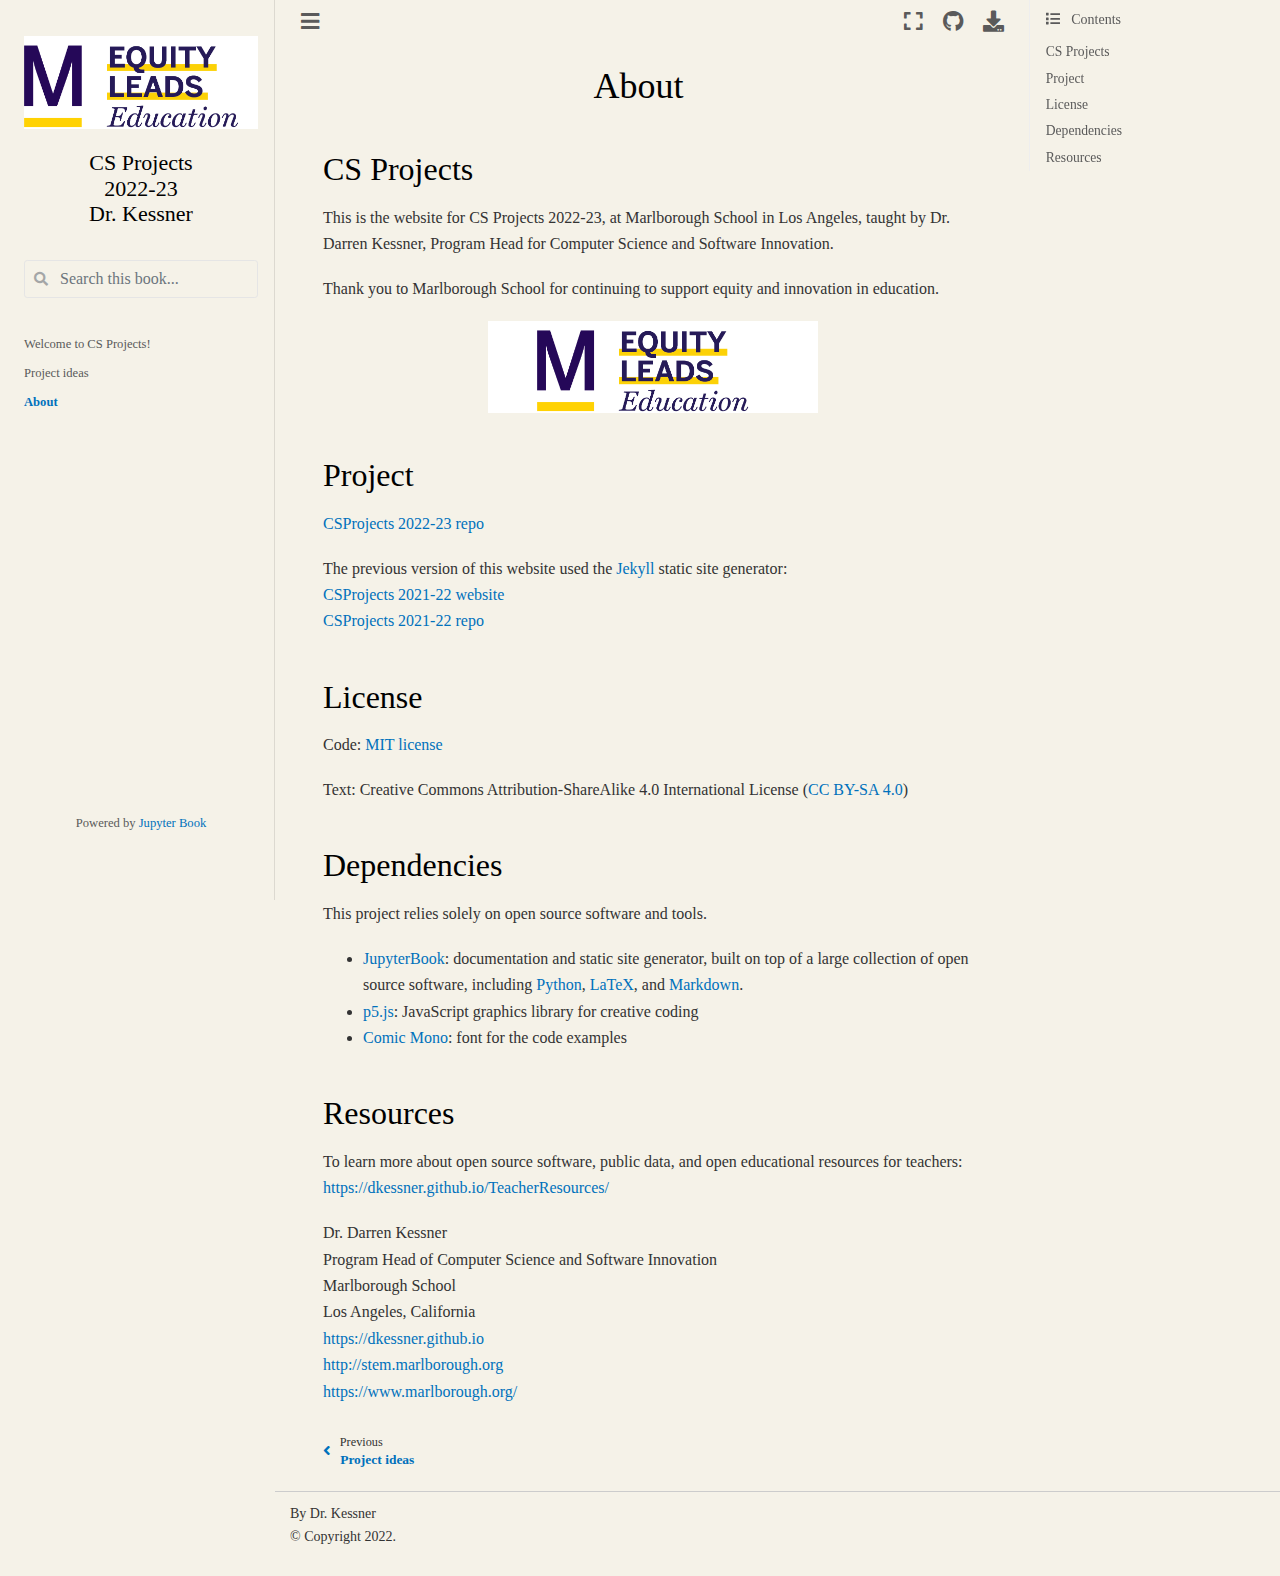
==== about.html @ 3c85ef1f "deploy: f28324a72b1d4fbbf26941bec7a4cb639b75901a" ====
<!DOCTYPE html>

<html>
  <head>
    <meta charset="utf-8" />
    <meta name="viewport" content="width=device-width, initial-scale=1.0" /><meta name="generator" content="Docutils 0.17.1: http://docutils.sourceforge.net/" />

    <title>About &#8212; CS Projects &lt;br/&gt; 2022-23 &lt;br/&gt; Dr. Kessner</title>
    
  <!-- Loaded before other Sphinx assets -->
  <link href="_static/styles/theme.css?digest=1999514e3f237ded88cf" rel="stylesheet">
<link href="_static/styles/pydata-sphinx-theme.css?digest=1999514e3f237ded88cf" rel="stylesheet">

    
  <link rel="stylesheet"
    href="_static/vendor/fontawesome/5.13.0/css/all.min.css">
  <link rel="preload" as="font" type="font/woff2" crossorigin
    href="_static/vendor/fontawesome/5.13.0/webfonts/fa-solid-900.woff2">
  <link rel="preload" as="font" type="font/woff2" crossorigin
    href="_static/vendor/fontawesome/5.13.0/webfonts/fa-brands-400.woff2">

    <link rel="stylesheet" type="text/css" href="_static/pygments.css" />
    <link rel="stylesheet" href="_static/styles/sphinx-book-theme.css?digest=5115cc725059bd94278eecd172e13a965bf8f5a9" type="text/css" />
    <link rel="stylesheet" type="text/css" href="_static/togglebutton.css" />
    <link rel="stylesheet" type="text/css" href="_static/copybutton.css" />
    <link rel="stylesheet" type="text/css" href="_static/mystnb.css" />
    <link rel="stylesheet" type="text/css" href="_static/sphinx-thebe.css" />
    <link rel="stylesheet" type="text/css" href="_static/style.css" />
    <link rel="stylesheet" type="text/css" href="_static/design-style.b7bb847fb20b106c3d81b95245e65545.min.css" />
    
  <!-- Pre-loaded scripts that we'll load fully later -->
  <link rel="preload" as="script" href="_static/scripts/pydata-sphinx-theme.js?digest=1999514e3f237ded88cf">

    <script data-url_root="./" id="documentation_options" src="_static/documentation_options.js"></script>
    <script src="_static/jquery.js"></script>
    <script src="_static/underscore.js"></script>
    <script src="_static/doctools.js"></script>
    <script src="_static/clipboard.min.js"></script>
    <script src="_static/copybutton.js"></script>
    <script src="_static/scripts/sphinx-book-theme.js?digest=9c920249402e914e316237a7dbc6769907cce411"></script>
    <script>let toggleHintShow = 'Click to show';</script>
    <script>let toggleHintHide = 'Click to hide';</script>
    <script>let toggleOpenOnPrint = 'true';</script>
    <script src="_static/togglebutton.js"></script>
    <script>var togglebuttonSelector = '.toggle, .admonition.dropdown, .tag_hide_input div.cell_input, .tag_hide-input div.cell_input, .tag_hide_output div.cell_output, .tag_hide-output div.cell_output, .tag_hide_cell.cell, .tag_hide-cell.cell';</script>
    <script src="_static/design-tabs.js"></script>
    <script>const THEBE_JS_URL = "https://unpkg.com/thebe@0.8.2/lib/index.js"
const thebe_selector = ".thebe,.cell"
const thebe_selector_input = "pre"
const thebe_selector_output = ".output, .cell_output"
</script>
    <script async="async" src="_static/sphinx-thebe.js"></script>
    <link rel="author" title="About these documents" href="#" />
    <link rel="index" title="Index" href="genindex.html" />
    <link rel="search" title="Search" href="search.html" />
    <link rel="prev" title="Project ideas" href="project_ideas.html" />
    <meta name="viewport" content="width=device-width, initial-scale=1" />
    <meta name="docsearch:language" content="None">
    

    <!-- Google Analytics -->
    
  </head>
  <body data-spy="scroll" data-target="#bd-toc-nav" data-offset="60">
<!-- Checkboxes to toggle the left sidebar -->
<input type="checkbox" class="sidebar-toggle" name="__navigation" id="__navigation" aria-label="Toggle navigation sidebar">
<label class="overlay overlay-navbar" for="__navigation">
    <div class="visually-hidden">Toggle navigation sidebar</div>
</label>
<!-- Checkboxes to toggle the in-page toc -->
<input type="checkbox" class="sidebar-toggle" name="__page-toc" id="__page-toc" aria-label="Toggle in-page Table of Contents">
<label class="overlay overlay-pagetoc" for="__page-toc">
    <div class="visually-hidden">Toggle in-page Table of Contents</div>
</label>
<!-- Headers at the top -->
<div class="announcement header-item noprint"></div>
<div class="header header-item noprint"></div>

    
    <div class="container-fluid" id="banner"></div>

    

    <div class="container-xl">
      <div class="row">
          
<!-- Sidebar -->
<div class="bd-sidebar noprint" id="site-navigation">
    <div class="bd-sidebar__content">
        <div class="bd-sidebar__top"><div class="navbar-brand-box">
    <a class="navbar-brand text-wrap" href="index.html">
      
        <!-- `logo` is deprecated in Sphinx 4.0, so remove this when we stop supporting 3 -->
        
      
      
      <img src="_static/Mvision.jpg" class="logo" alt="logo">
      
      
      <h1 class="site-logo" id="site-title">CS Projects <br/> 2022-23 <br/> Dr. Kessner</h1>
      
    </a>
</div><form class="bd-search d-flex align-items-center" action="search.html" method="get">
  <i class="icon fas fa-search"></i>
  <input type="search" class="form-control" name="q" id="search-input" placeholder="Search this book..." aria-label="Search this book..." autocomplete="off" >
</form><nav class="bd-links" id="bd-docs-nav" aria-label="Main">
    <div class="bd-toc-item active">
        
        <ul class="nav bd-sidenav bd-sidenav__home-link">
            <li class="toctree-l1">
                <a class="reference internal" href="welcome.html">
                    Welcome to CS Projects!
                </a>
            </li>
        </ul>
        <ul class="current nav bd-sidenav">
 <li class="toctree-l1">
  <a class="reference internal" href="project_ideas.html">
   Project ideas
  </a>
 </li>
 <li class="toctree-l1 current active">
  <a class="current reference internal" href="#">
   About
  </a>
 </li>
</ul>

    </div>
</nav></div>
        <div class="bd-sidebar__bottom">
             <!-- To handle the deprecated key -->
            
            <div class="navbar_extra_footer">
            Powered by <a href="https://jupyterbook.org">Jupyter Book</a>
            </div>
            
        </div>
    </div>
    <div id="rtd-footer-container"></div>
</div>


          


          
<!-- A tiny helper pixel to detect if we've scrolled -->
<div class="sbt-scroll-pixel-helper"></div>
<!-- Main content -->
<div class="col py-0 content-container">
    
    <div class="header-article row sticky-top noprint">
        



<div class="col py-1 d-flex header-article-main">
    <div class="header-article__left">
        
        <label for="__navigation"
  class="headerbtn"
  data-toggle="tooltip"
data-placement="right"
title="Toggle navigation"
>
  

<span class="headerbtn__icon-container">
  <i class="fas fa-bars"></i>
  </span>

</label>

        
    </div>
    <div class="header-article__right">
<button onclick="toggleFullScreen()"
  class="headerbtn"
  data-toggle="tooltip"
data-placement="bottom"
title="Fullscreen mode"
>
  

<span class="headerbtn__icon-container">
  <i class="fas fa-expand"></i>
  </span>

</button>

<div class="menu-dropdown menu-dropdown-repository-buttons">
  <button class="headerbtn menu-dropdown__trigger"
      aria-label="Source repositories">
      <i class="fab fa-github"></i>
  </button>
  <div class="menu-dropdown__content">
    <ul>
      <li>
        <a href="https://github.com/dkessner/CSProjects"
   class="headerbtn"
   data-toggle="tooltip"
data-placement="left"
title="Source repository"
>
  

<span class="headerbtn__icon-container">
  <i class="fab fa-github"></i>
  </span>
<span class="headerbtn__text-container">repository</span>
</a>

      </li>
      
      <li>
        <a href="https://github.com/dkessner/CSProjects/issues/new?title=Issue%20on%20page%20%2Fabout.html&body=Your%20issue%20content%20here."
   class="headerbtn"
   data-toggle="tooltip"
data-placement="left"
title="Open an issue"
>
  

<span class="headerbtn__icon-container">
  <i class="fas fa-lightbulb"></i>
  </span>
<span class="headerbtn__text-container">open issue</span>
</a>

      </li>
      
    </ul>
  </div>
</div>

<div class="menu-dropdown menu-dropdown-download-buttons">
  <button class="headerbtn menu-dropdown__trigger"
      aria-label="Download this page">
      <i class="fas fa-download"></i>
  </button>
  <div class="menu-dropdown__content">
    <ul>
      <li>
        <a href="_sources/about.md"
   class="headerbtn"
   data-toggle="tooltip"
data-placement="left"
title="Download source file"
>
  

<span class="headerbtn__icon-container">
  <i class="fas fa-file"></i>
  </span>
<span class="headerbtn__text-container">.md</span>
</a>

      </li>
      
      <li>
        
<button onclick="printPdf(this)"
  class="headerbtn"
  data-toggle="tooltip"
data-placement="left"
title="Print to PDF"
>
  

<span class="headerbtn__icon-container">
  <i class="fas fa-file-pdf"></i>
  </span>
<span class="headerbtn__text-container">.pdf</span>
</button>

      </li>
      
    </ul>
  </div>
</div>
<label for="__page-toc"
  class="headerbtn headerbtn-page-toc"
  
>
  

<span class="headerbtn__icon-container">
  <i class="fas fa-list"></i>
  </span>

</label>

    </div>
</div>

<!-- Table of contents -->
<div class="col-md-3 bd-toc show noprint">
    <div class="tocsection onthispage pt-5 pb-3">
        <i class="fas fa-list"></i> Contents
    </div>
    <nav id="bd-toc-nav" aria-label="Page">
        <ul class="visible nav section-nav flex-column">
 <li class="toc-h2 nav-item toc-entry">
  <a class="reference internal nav-link" href="#cs-projects">
   CS Projects
  </a>
 </li>
 <li class="toc-h2 nav-item toc-entry">
  <a class="reference internal nav-link" href="#project">
   Project
  </a>
 </li>
 <li class="toc-h2 nav-item toc-entry">
  <a class="reference internal nav-link" href="#license">
   License
  </a>
 </li>
 <li class="toc-h2 nav-item toc-entry">
  <a class="reference internal nav-link" href="#dependencies">
   Dependencies
  </a>
 </li>
 <li class="toc-h2 nav-item toc-entry">
  <a class="reference internal nav-link" href="#resources">
   Resources
  </a>
 </li>
</ul>

    </nav>
</div>
    </div>
    <div class="article row">
        <div class="col pl-md-3 pl-lg-5 content-container">
            <!-- Table of contents that is only displayed when printing the page -->
            <div id="jb-print-docs-body" class="onlyprint">
                <h1>About</h1>
                <!-- Table of contents -->
                <div id="print-main-content">
                    <div id="jb-print-toc">
                        
                        <div>
                            <h2> Contents </h2>
                        </div>
                        <nav aria-label="Page">
                            <ul class="visible nav section-nav flex-column">
 <li class="toc-h2 nav-item toc-entry">
  <a class="reference internal nav-link" href="#cs-projects">
   CS Projects
  </a>
 </li>
 <li class="toc-h2 nav-item toc-entry">
  <a class="reference internal nav-link" href="#project">
   Project
  </a>
 </li>
 <li class="toc-h2 nav-item toc-entry">
  <a class="reference internal nav-link" href="#license">
   License
  </a>
 </li>
 <li class="toc-h2 nav-item toc-entry">
  <a class="reference internal nav-link" href="#dependencies">
   Dependencies
  </a>
 </li>
 <li class="toc-h2 nav-item toc-entry">
  <a class="reference internal nav-link" href="#resources">
   Resources
  </a>
 </li>
</ul>

                        </nav>
                    </div>
                </div>
            </div>
            <main id="main-content" role="main">
                
              <div>
                
  <section class="tex2jax_ignore mathjax_ignore" id="about">
<h1>About<a class="headerlink" href="#about" title="Permalink to this headline">#</a></h1>
<section id="cs-projects">
<h2>CS Projects<a class="headerlink" href="#cs-projects" title="Permalink to this headline">#</a></h2>
<p>This is the website for CS Projects 2022-23, at Marlborough School in Los
Angeles, taught by Dr. Darren Kessner, Program Head for Computer Science and
Software Innovation.</p>
<p>Thank you to Marlborough School for continuing to support equity and
innovation in education.</p>
<a href="https://www.marlborough.org/">
<div style="background-color:white; text-align:center; width:50%; margin: 0 auto;">
<img src="images/Mvision.jpg" width="70%">
</div>
</a>
</section>
<section id="project">
<h2>Project<a class="headerlink" href="#project" title="Permalink to this headline">#</a></h2>
<p><a class="reference external" href="https://github.com/dkessner/CSProjects">CSProjects 2022-23 repo</a></p>
<p>The previous version of this website used the
<a class="reference external" href="https://jekyllrb.com/">Jekyll</a> static site generator:<br />
<a class="reference external" href="https://dkessner.github.io/CSProjects_2021-22/">CSProjects 2021-22 website</a><br />
<a class="reference external" href="https://github.com/dkessner/CSProjects_2021-22">CSProjects 2021-22 repo</a></p>
</section>
<section id="license">
<h2>License<a class="headerlink" href="#license" title="Permalink to this headline">#</a></h2>
<p>Code: <a class="reference external" href="https://opensource.org/licenses/MIT">MIT license</a></p>
<p>Text: Creative Commons Attribution-ShareAlike 4.0 International License
(<a class="reference external" href="https://creativecommons.org/licenses/by-sa/4.0">CC BY-SA 4.0</a>)</p>
</section>
<section id="dependencies">
<h2>Dependencies<a class="headerlink" href="#dependencies" title="Permalink to this headline">#</a></h2>
<p>This project relies solely on open source software and tools.</p>
<ul class="simple">
<li><p><a class="reference external" href="https://jupyterbook.org/en/stable/intro.html">JupyterBook</a>: documentation
and static site generator, built on top of a large collection of open
source software, including <a class="reference external" href="https://www.python.org/">Python</a>,
<a class="reference external" href="https://www.latex-project.org/">LaTeX</a>, and
<a class="reference external" href="https://daringfireball.net/projects/markdown/">Markdown</a>.</p></li>
<li><p><a class="reference external" href="https://p5js.org/">p5.js</a>: JavaScript graphics library for creative coding</p></li>
<li><p><a class="reference external" href="https://dtinth.github.io/comic-mono-font/">Comic Mono</a>: font for the code examples</p></li>
</ul>
</section>
<section id="resources">
<h2>Resources<a class="headerlink" href="#resources" title="Permalink to this headline">#</a></h2>
<p>To learn more about open source software, public data, and open educational
resources for teachers:<br />
<a class="reference external" href="https://dkessner.github.io/TeacherResources/">https://dkessner.github.io/TeacherResources/</a></p>
<p>Dr. Darren Kessner<br />
Program Head of Computer Science and Software Innovation<br />
Marlborough School<br />
Los Angeles, California<br />
<a class="reference external" href="https://dkessner.github.io">https://dkessner.github.io</a><br />
<a class="reference external" href="http://stem.marlborough.org">http://stem.marlborough.org</a><br />
<a class="reference external" href="https://www.marlborough.org">https://www.marlborough.org/</a></p>
</section>
</section>

    <script type="text/x-thebe-config">
    {
        requestKernel: true,
        binderOptions: {
            repo: "binder-examples/jupyter-stacks-datascience",
            ref: "master",
        },
        codeMirrorConfig: {
            theme: "abcdef",
            mode: "python"
        },
        kernelOptions: {
            kernelName: "python3",
            path: "./."
        },
        predefinedOutput: true
    }
    </script>
    <script>kernelName = 'python3'</script>

              </div>
              
            </main>
            <footer class="footer-article noprint">
                
    <!-- Previous / next buttons -->
<div class='prev-next-area'>
    <a class='left-prev' id="prev-link" href="project_ideas.html" title="previous page">
        <i class="fas fa-angle-left"></i>
        <div class="prev-next-info">
            <p class="prev-next-subtitle">previous</p>
            <p class="prev-next-title">Project ideas</p>
        </div>
    </a>
</div>
            </footer>
        </div>
    </div>
    <div class="footer-content row">
        <footer class="col footer"><p>
  
    By Dr. Kessner<br/>
  
      &copy; Copyright 2022.<br/>
</p>
        </footer>
    </div>
    
</div>


      </div>
    </div>
  
  <!-- Scripts loaded after <body> so the DOM is not blocked -->
  <script src="_static/scripts/pydata-sphinx-theme.js?digest=1999514e3f237ded88cf"></script>


  </body>
</html>
---- _static/styles/theme.css ----
/* Provided by Sphinx's 'basic' theme, and included in the final set of assets */
@import "../basic.css";

:root {
  /*****************************************************************************
  * Theme config
  **/
  --pst-header-height: 60px;

  /*****************************************************************************
  * Font size
  **/
  --pst-font-size-base: 15px; /* base font size - applied at body / html level */

  /* heading font sizes */
  --pst-font-size-h1: 36px;
  --pst-font-size-h2: 32px;
  --pst-font-size-h3: 26px;
  --pst-font-size-h4: 21px;
  --pst-font-size-h5: 18px;
  --pst-font-size-h6: 16px;

  /* smaller then heading font sizes*/
  --pst-font-size-milli: 12px;

  --pst-sidebar-font-size: 0.9em;
  --pst-sidebar-caption-font-size: 0.9em;

  /*****************************************************************************
  * Font family
  **/
  /* These are adapted from https://systemfontstack.com/ */
  --pst-font-family-base-system: -apple-system, BlinkMacSystemFont, Segoe UI,
    "Helvetica Neue", Arial, sans-serif, Apple Color Emoji, Segoe UI Emoji,
    Segoe UI Symbol;
  --pst-font-family-monospace-system: "SFMono-Regular", Menlo, Consolas, Monaco,
    Liberation Mono, Lucida Console, monospace;

  --pst-font-family-base: var(--pst-font-family-base-system);
  --pst-font-family-heading: var(--pst-font-family-base);
  --pst-font-family-monospace: var(--pst-font-family-monospace-system);

  /*****************************************************************************
  * Color
  *
  * Colors are defined in rgb string way, "red, green, blue"
  **/
  --pst-color-primary: 19, 6, 84;
  --pst-color-success: 40, 167, 69;
  --pst-color-info: 0, 123, 255; /*23, 162, 184;*/
  --pst-color-warning: 255, 193, 7;
  --pst-color-danger: 220, 53, 69;
  --pst-color-text-base: 51, 51, 51;

  --pst-color-h1: var(--pst-color-primary);
  --pst-color-h2: var(--pst-color-primary);
  --pst-color-h3: var(--pst-color-text-base);
  --pst-color-h4: var(--pst-color-text-base);
  --pst-color-h5: var(--pst-color-text-base);
  --pst-color-h6: var(--pst-color-text-base);
  --pst-color-paragraph: var(--pst-color-text-base);
  --pst-color-link: 0, 91, 129;
  --pst-color-link-hover: 227, 46, 0;
  --pst-color-headerlink: 198, 15, 15;
  --pst-color-headerlink-hover: 255, 255, 255;
  --pst-color-preformatted-text: 34, 34, 34;
  --pst-color-preformatted-background: 250, 250, 250;
  --pst-color-inline-code: 232, 62, 140;

  --pst-color-active-navigation: 19, 6, 84;
  --pst-color-navbar-link: 77, 77, 77;
  --pst-color-navbar-link-hover: var(--pst-color-active-navigation);
  --pst-color-navbar-link-active: var(--pst-color-active-navigation);
  --pst-color-sidebar-link: 77, 77, 77;
  --pst-color-sidebar-link-hover: var(--pst-color-active-navigation);
  --pst-color-sidebar-link-active: var(--pst-color-active-navigation);
  --pst-color-sidebar-expander-background-hover: 244, 244, 244;
  --pst-color-sidebar-caption: 77, 77, 77;
  --pst-color-toc-link: 119, 117, 122;
  --pst-color-toc-link-hover: var(--pst-color-active-navigation);
  --pst-color-toc-link-active: var(--pst-color-active-navigation);

  /*****************************************************************************
  * Icon
  **/

  /* font awesome icons*/
  --pst-icon-check-circle: "\f058";
  --pst-icon-info-circle: "\f05a";
  --pst-icon-exclamation-triangle: "\f071";
  --pst-icon-exclamation-circle: "\f06a";
  --pst-icon-times-circle: "\f057";
  --pst-icon-lightbulb: "\f0eb";

  /*****************************************************************************
  * Admonitions
  **/

  --pst-color-admonition-default: var(--pst-color-info);
  --pst-color-admonition-note: var(--pst-color-info);
  --pst-color-admonition-attention: var(--pst-color-warning);
  --pst-color-admonition-caution: var(--pst-color-warning);
  --pst-color-admonition-warning: var(--pst-color-warning);
  --pst-color-admonition-danger: var(--pst-color-danger);
  --pst-color-admonition-error: var(--pst-color-danger);
  --pst-color-admonition-hint: var(--pst-color-success);
  --pst-color-admonition-tip: var(--pst-color-success);
  --pst-color-admonition-important: var(--pst-color-success);

  --pst-icon-admonition-default: var(--pst-icon-info-circle);
  --pst-icon-admonition-note: var(--pst-icon-info-circle);
  --pst-icon-admonition-attention: var(--pst-icon-exclamation-circle);
  --pst-icon-admonition-caution: var(--pst-icon-exclamation-triangle);
  --pst-icon-admonition-warning: var(--pst-icon-exclamation-triangle);
  --pst-icon-admonition-danger: var(--pst-icon-exclamation-triangle);
  --pst-icon-admonition-error: var(--pst-icon-times-circle);
  --pst-icon-admonition-hint: var(--pst-icon-lightbulb);
  --pst-icon-admonition-tip: var(--pst-icon-lightbulb);
  --pst-icon-admonition-important: var(--pst-icon-exclamation-circle);

  /*****************************************************************************
  * versionmodified
  **/

  --pst-color-versionmodified-default: var(--pst-color-info);
  --pst-color-versionmodified-added: var(--pst-color-success);
  --pst-color-versionmodified-changed: var(--pst-color-warning);
  --pst-color-versionmodified-deprecated: var(--pst-color-danger);

  --pst-icon-versionmodified-default: var(--pst-icon-exclamation-circle);
  --pst-icon-versionmodified-added: var(--pst-icon-exclamation-circle);
  --pst-icon-versionmodified-changed: var(--pst-icon-exclamation-circle);
  --pst-icon-versionmodified-deprecated: var(--pst-icon-exclamation-circle);
}
---- _static/pygments.css ----
pre { line-height: 125%; }
td.linenos .normal { color: inherit; background-color: transparent; padding-left: 5px; padding-right: 5px; }
span.linenos { color: inherit; background-color: transparent; padding-left: 5px; padding-right: 5px; }
td.linenos .special { color: #000000; background-color: #ffffc0; padding-left: 5px; padding-right: 5px; }
span.linenos.special { color: #000000; background-color: #ffffc0; padding-left: 5px; padding-right: 5px; }
.highlight .hll { background-color: #ffffcc }
.highlight { background: #eeffcc; }
.highlight .c { color: #408090; font-style: italic } /* Comment */
.highlight .err { border: 1px solid #FF0000 } /* Error */
.highlight .k { color: #007020; font-weight: bold } /* Keyword */
.highlight .o { color: #666666 } /* Operator */
.highlight .ch { color: #408090; font-style: italic } /* Comment.Hashbang */
.highlight .cm { color: #408090; font-style: italic } /* Comment.Multiline */
.highlight .cp { color: #007020 } /* Comment.Preproc */
.highlight .cpf { color: #408090; font-style: italic } /* Comment.PreprocFile */
.highlight .c1 { color: #408090; font-style: italic } /* Comment.Single */
.highlight .cs { color: #408090; background-color: #fff0f0 } /* Comment.Special */
.highlight .gd { color: #A00000 } /* Generic.Deleted */
.highlight .ge { font-style: italic } /* Generic.Emph */
.highlight .gr { color: #FF0000 } /* Generic.Error */
.highlight .gh { color: #000080; font-weight: bold } /* Generic.Heading */
.highlight .gi { color: #00A000 } /* Generic.Inserted */
.highlight .go { color: #333333 } /* Generic.Output */
.highlight .gp { color: #c65d09; font-weight: bold } /* Generic.Prompt */
.highlight .gs { font-weight: bold } /* Generic.Strong */
.highlight .gu { color: #800080; font-weight: bold } /* Generic.Subheading */
.highlight .gt { color: #0044DD } /* Generic.Traceback */
.highlight .kc { color: #007020; font-weight: bold } /* Keyword.Constant */
.highlight .kd { color: #007020; font-weight: bold } /* Keyword.Declaration */
.highlight .kn { color: #007020; font-weight: bold } /* Keyword.Namespace */
.highlight .kp { color: #007020 } /* Keyword.Pseudo */
.highlight .kr { color: #007020; font-weight: bold } /* Keyword.Reserved */
.highlight .kt { color: #902000 } /* Keyword.Type */
.highlight .m { color: #208050 } /* Literal.Number */
.highlight .s { color: #4070a0 } /* Literal.String */
.highlight .na { color: #4070a0 } /* Name.Attribute */
.highlight .nb { color: #007020 } /* Name.Builtin */
.highlight .nc { color: #0e84b5; font-weight: bold } /* Name.Class */
.highlight .no { color: #60add5 } /* Name.Constant */
.highlight .nd { color: #555555; font-weight: bold } /* Name.Decorator */
.highlight .ni { color: #d55537; font-weight: bold } /* Name.Entity */
.highlight .ne { color: #007020 } /* Name.Exception */
.highlight .nf { color: #06287e } /* Name.Function */
.highlight .nl { color: #002070; font-weight: bold } /* Name.Label */
.highlight .nn { color: #0e84b5; font-weight: bold } /* Name.Namespace */
.highlight .nt { color: #062873; font-weight: bold } /* Name.Tag */
.highlight .nv { color: #bb60d5 } /* Name.Variable */
.highlight .ow { color: #007020; font-weight: bold } /* Operator.Word */
.highlight .w { color: #bbbbbb } /* Text.Whitespace */
.highlight .mb { color: #208050 } /* Literal.Number.Bin */
.highlight .mf { color: #208050 } /* Literal.Number.Float */
.highlight .mh { color: #208050 } /* Literal.Number.Hex */
.highlight .mi { color: #208050 } /* Literal.Number.Integer */
.highlight .mo { color: #208050 } /* Literal.Number.Oct */
.highlight .sa { color: #4070a0 } /* Literal.String.Affix */
.highlight .sb { color: #4070a0 } /* Literal.String.Backtick */
.highlight .sc { color: #4070a0 } /* Literal.String.Char */
.highlight .dl { color: #4070a0 } /* Literal.String.Delimiter */
.highlight .sd { color: #4070a0; font-style: italic } /* Literal.String.Doc */
.highlight .s2 { color: #4070a0 } /* Literal.String.Double */
.highlight .se { color: #4070a0; font-weight: bold } /* Literal.String.Escape */
.highlight .sh { color: #4070a0 } /* Literal.String.Heredoc */
.highlight .si { color: #70a0d0; font-style: italic } /* Literal.String.Interpol */
.highlight .sx { color: #c65d09 } /* Literal.String.Other */
.highlight .sr { color: #235388 } /* Literal.String.Regex */
.highlight .s1 { color: #4070a0 } /* Literal.String.Single */
.highlight .ss { color: #517918 } /* Literal.String.Symbol */
.highlight .bp { color: #007020 } /* Name.Builtin.Pseudo */
.highlight .fm { color: #06287e } /* Name.Function.Magic */
.highlight .vc { color: #bb60d5 } /* Name.Variable.Class */
.highlight .vg { color: #bb60d5 } /* Name.Variable.Global */
.highlight .vi { color: #bb60d5 } /* Name.Variable.Instance */
.highlight .vm { color: #bb60d5 } /* Name.Variable.Magic */
.highlight .il { color: #208050 } /* Literal.Number.Integer.Long */
---- _static/styles/sphinx-book-theme.css ----
/*! sphinx-book-theme CSS
 * BSD 3-Clause License
 * Copyright (c) 2020, EBP
 * All rights reserved.
 *
 * This follows the 7-1 pattern described here:
 * https://sass-guidelin.es/#architecture
 */:root{--pst-font-size-base:none;--pst-color-primary:87,154,202;--pst-color-admonition-note:var(--pst-color-primary);--pst-color-admonition-default:var(--pst-color-primary);--pst-color-info:255,193,7;--pst-color-admonition-tip:var(--pst-color-info);--pst-color-admonition-hint:var(--pst-color-info);--pst-color-admonition-important:var(--pst-color-info);--pst-color-warning:245,162,82;--pst-color-danger:230,101,129;--pst-color-admonition-warning:var(--pst-color-danger);--pst-color-link:0,113,188;--sbt-font-size-regular:100%;--sbt-font-size-large:112.5%;--sbt-font-size-small-1:87.5%;--sbt-font-size-small-2:70%;--sbt-sidebar-font-size:var(--sbt-font-size-small-1);--sbt-header-article-font-size:var(--sbt-font-size-small-1);--sbt-prevnext-font-size:var(--sbt-font-size-small-1);--sbt-footer-font-size:var(--sbt-font-size-small-1)}.sbt-scroll-pixel-helper{position:absolute;width:0;height:0;top:0;left:0}.visually-hidden{clip:rect(0,0,0,0)!important;border:0!important;height:1px!important;margin:-1px!important;overflow:hidden!important;padding:0!important;position:absolute!important;white-space:nowrap!important;width:1px!important}.d-n,.onlyprint{display:none}@media print{.onlyprint{display:block!important}}@media print{.noprint{display:none!important}}.col{min-width:0}.content-container a.headerlink{opacity:0;margin-left:.2em}.content-container a.headerlink:hover{background-color:transparent;color:rgba(var(--pst-color-link),1);opacity:1!important}.content-container a,.content-container a:visited{color:rgba(var(--pst-color-link),1)}.content-container h1,.content-container h2,.content-container h3,.content-container h4,.content-container h5{color:#000}.content-container h1:hover a.headerlink,.content-container h2:hover a.headerlink,.content-container h3:hover a.headerlink,.content-container h4:hover a.headerlink,.content-container h5:hover a.headerlink{opacity:.5}.content-container h1 a.toc-backref,.content-container h2 a.toc-backref,.content-container h3 a.toc-backref,.content-container h4 a.toc-backref,.content-container h5 a.toc-backref{color:inherit}.content-container h3,.content-container h4,.content-container h5,.content-container h6{margin-top:1em}.content-container ol p,.content-container ul p{margin-bottom:0}.content-container p.centered{text-align:center}.content-container .footnote-reference,.content-container a.bibtex.internal{font-size:1em}@media print{#jb-print-docs-body{max-width:90%;margin:auto}#jb-print-docs-body h1{font-size:3em;text-align:center;margin-bottom:0}#main-content{max-width:67%!important;margin-left:5%!important;padding-top:0}#main-content h1:first-of-type{display:none}.container{min-width:0!important}h1{margin-top:1em;margin-bottom:1em}h1,h2,h3,h4{break-after:avoid;color:#000}table{break-inside:avoid}pre{word-wrap:break-word}a.headerlink{display:none}blockquote.epigraph{border:none}.footer{margin-top:1em}}body{padding-top:0!important}#main-content,#print-main-content{transition:padding .25s ease-out;padding-top:1.5em}@media (min-width:768px){#main-content{max-width:70%}}footer.footer-article{border-top:none;padding:0}footer.footer-article .prev-next-area{font-size:var(--sbt-prevnext-font-size)}footer.footer-article .prev-next-area a{margin-bottom:1em;padding-left:0;padding-right:0}@media (min-width:768px){footer.footer-article .prev-next-area{max-width:70%}}footer{font-size:var(--sbt-font-size-small-1)}.header-article{height:3em;background-color:#fff;transition:left .2s;font-size:var(--sbt-header-article-font-size)}@media (max-width:768px){.header-article{height:3.75em}}.scrolled .header-article{box-shadow:0 6px 6px -6px rgba(0,0,0,.3)}.header-article .header-article-main{height:3em}@media (max-width:768px){.header-article .header-article-main{height:3.75em}}.header-article .header-article-main .header-article__left,.header-article .header-article-main .header-article__right{display:flex;align-items:center}.header-article .header-article-main .header-article__right{margin-left:auto}.header-item{width:100%;text-align:center}.header-item:empty{display:none}.header-item.announcement{background-color:#616161;color:#fff;padding:.4em 12.5%}@media (max-width:768px){.header-item.announcement{padding:.4em 2%}}#site-navigation{padding-top:0;width:275px;font-size:var(--sbt-sidebar-font-size);top:0!important;background:#fff;border-right:1px solid rgba(0,0,0,.1);transition:margin-left .25s ease 0s,opacity .25s ease 0s,visibility .25s ease 0s;overflow-y:unset;height:100vh}@media (max-width:768px){#site-navigation{height:100%;position:fixed;width:75%;max-width:300px;font-size:1.2em;z-index:1100}}#site-navigation .bd-sidebar__content{overflow-y:auto;flex-grow:1;display:flex;flex-direction:column}#site-navigation .bd-sidebar__content::-webkit-scrollbar{width:.3rem;height:.3rem}#site-navigation .bd-sidebar__content::-webkit-scrollbar-thumb{background:#c1c1c1;border-radius:.25rem}#site-navigation .bd-sidebar__content::-webkit-scrollbar-thumb:hover{background:#a0a0a0}#site-navigation .bd-sidebar__content:not(:hover)::-webkit-scrollbar-thumb{visibility:hidden}#site-navigation .bd-sidebar__bottom,#site-navigation .bd-sidebar__top{padding:0 1rem 0 1.5rem}#site-navigation .bd-sidebar__bottom{margin-top:auto;margin-bottom:2em}#site-navigation nav ul.nav li a,#site-navigation nav ul.nav ul li a{color:#5a5a5a}#site-navigation nav ul.nav a:hover,#site-navigation nav ul.nav li.active>a,#site-navigation nav ul.nav li.active>a:hover{color:rgba(var(--pst-color-link),1)}#site-navigation nav ul.nav ul{padding-left:1rem}#site-navigation h1.site-logo{margin:.5em 0 0;font-size:1.1em;color:#000;text-align:center}#site-navigation div.navbar_extra_footer{text-align:center;font-size:.9em;color:#5a5a5a;margin-bottom:3em}#site-navigation.single-page{border-right:0}@media (min-width:768px){div.navbar-brand-box{padding-top:2em}}div.navbar-brand-box a.navbar-brand{width:100%;height:auto;flex-direction:column}div.navbar-brand-box a.navbar-brand img{display:block;height:auto;width:auto;max-height:10vh;max-width:100%;margin:0 auto}@media (min-width:768px){div.navbar-brand-box a.navbar-brand img{max-height:15vh!important}}nav.bd-links{margin-left:0;overflow-y:visible;max-height:none}nav.bd-links .toctree-l1 a,nav.bd-links p.caption{padding-left:0}.bd-toc{padding:0!important;right:-1em;height:auto;transition:margin-right .25s ease 0s,opacity .25s ease 0s,visibility .25s ease 0s}.bd-toc .toc-entry a,.bd-toc div.onthispage{color:#5a5a5a}@media (max-width:768px){.bd-toc{z-index:1100;top:0;right:0;position:fixed;height:100%;width:75%;max-width:300px;background-color:#fff;border-left:1px solid rgba(0,0,0,.1);font-size:1.4em}.bd-toc li{font-size:.8em}}.bd-toc nav{opacity:0;max-height:0;transition:opacity .2s ease,max-height .7s ease;overflow-y:hidden;background:#fff}.bd-toc nav::-webkit-scrollbar{width:.3rem;height:.3rem}.bd-toc nav::-webkit-scrollbar-thumb{background:#c1c1c1;border-radius:.25rem}.bd-toc nav::-webkit-scrollbar-thumb:hover{background:#a0a0a0}.bd-toc nav:not(:hover)::-webkit-scrollbar-thumb{visibility:hidden}.bd-toc nav a:hover,.bd-toc nav li.active>a.active{color:rgba(var(--pst-color-link),1)}.bd-toc nav li.active>a.active{border-left:2px solid rgba(var(--pst-color-link),1)}.bd-toc nav>.nav{border-left:1px solid #eee}.bd-toc nav>.nav .nav{border-left:none}.bd-toc.show nav,.bd-toc:hover nav{max-height:90vh;opacity:1;overflow-y:auto}.bd-toc.show .tocsection:after,.bd-toc:hover .tocsection:after{opacity:0}@media (max-width:768px){.bd-toc nav{max-height:90vh;opacity:1;overflow-y:auto}.bd-toc .tocsection:after{opacity:0}}.bd-toc .tocsection{padding:.5rem 0 .5rem 1rem!important}.bd-toc .tocsection:after{content:"\f107";font-family:Font Awesome\ 5 Free;font-weight:900;padding-left:.5em;transition:opacity .3s ease}.bd-toc .toc-entry a{padding:.125rem 1rem!important}.bd-toc div.editthispage{display:none}input.sidebar-toggle{display:none;position:absolute}@media (min-width:768px){input#__navigation:checked~.container-xl #site-navigation{visibility:hidden;opacity:0;margin-left:-275px}input#__navigation:checked~.container-xl #main-content{padding-left:4rem;padding-right:4rem}}@media (max-width:768px){input#__navigation:not(:checked)~.container-xl #site-navigation{visibility:hidden;opacity:0;margin-left:-75%}}@media (max-width:768px){input#__page-toc:not(:checked)~.container-xl .bd-toc{visibility:hidden;opacity:0;margin-right:-75%}}label.overlay{height:0;opacity:0;position:fixed;top:0;transition:width 0ms,height 0ms,opacity .25s ease-out;width:0}label.overlay.overlay-navbar{background-color:rgba(0,0,0,.54)}@media (max-width:768px){input:checked+label.overlay{height:100%;opacity:1;width:100%}input:checked+label.overlay.overlay-navbar{z-index:1099}input:checked+label.overlay.overlay-pagetoc{z-index:1019}}.headerbtn{justify-content:center;background-color:#fff;color:#5a5a5a;cursor:pointer;border:none;padding:.1rem .5rem;margin:0 .1rem}.headerbtn,.headerbtn span{display:flex;align-items:center}.headerbtn i,.headerbtn img{margin:auto;width:1em;text-align:center;font-size:1.5em}.menu-dropdown__content:hover,.menu-dropdown__trigger:hover+.menu-dropdown__content{visibility:visible;opacity:1}.menu-dropdown__content{position:absolute;visibility:hidden;opacity:0;transform:translateX(-75%);transition:opacity .2s ease-out;width:10rem;border-radius:.4em;box-shadow:0 3px 10px 0 rgba(0,0,0,.25);padding:.5em;background-color:#fff}.menu-dropdown__content .headerbtn{justify-content:left;padding:.1rem 0}.menu-dropdown__content ul{list-style:none;padding-left:0;margin-bottom:0}.menu-dropdown__content span{display:flex}.menu-dropdown__content span.headerbtn__icon-container{width:2em}.menu-dropdown__content span.headerbtn__text-container{flex-grow:1;margin-left:.5em}.menu-dropdown__content i,.menu-dropdown__content img{font-size:1.2em}div.header-article-main .header-article__left a,div.header-article-main .header-article__left button,div.header-article-main .header-article__left label,div.header-article-main .header-article__right a,div.header-article-main .header-article__right button,div.header-article-main .header-article__right label{color:#5a5a5a}div.header-article-main .header-article__left a:focus,div.header-article-main .header-article__left a:hover,div.header-article-main .header-article__left button:focus,div.header-article-main .header-article__left button:hover,div.header-article-main .header-article__left label:focus,div.header-article-main .header-article__left label:hover,div.header-article-main .header-article__right a:focus,div.header-article-main .header-article__right a:hover,div.header-article-main .header-article__right button:focus,div.header-article-main .header-article__right button:hover,div.header-article-main .header-article__right label:focus,div.header-article-main .header-article__right label:hover{color:#000;box-shadow:none;text-decoration:none}.headerbtn-page-toc{display:block}@media (min-width:768px){.headerbtn-page-toc{display:none}}dt:target,span.highlighted{background-color:rgba(243,119,38,.25882352941176473)}.admonition{border-radius:.4em;box-shadow:0 .2rem .5rem rgba(0,0,0,.05),0 0 .0625rem rgba(0,0,0,.1)}.admonition.seealso{border-color:#28a745}.admonition.seealso .admonition-title{background-color:rgba(40,167,70,.1)}.admonition.seealso .admonition-title:before{color:#28a745;content:"\f064"}code{font-size:87.5%!important}pre{border-radius:.4em}pre::-webkit-scrollbar{width:.3rem;height:.3rem}pre::-webkit-scrollbar-thumb{background:#c1c1c1;border-radius:.25rem}pre::-webkit-scrollbar-thumb:hover{background:#a0a0a0}div[class*=highlight-],pre{clear:none}.highlighttable .linenos{vertical-align:baseline}div.highlight{background:none;margin-bottom:1em}.cm-s-default{font-family:var(--jp-code-font-family);font-size:var(--jp-code-font-size);line-height:var(--jp-code-line-height)}.CodeMirror-focused{background-color:var(--jp-cell-editor-active-background)!important;border:var(--jp-border-width) solid var(--jp-cell-editor-active-border-color);margin:-1px}dl.field-list dd,dl.simple dd{margin-left:1.5em}dl.footnote span.fn-backref{font-size:1em;padding-left:.1em}dl.footnote dd{font-size:.9em;margin-left:3em}.footnote-reference,a.bibtex.internal{font-size:1em}dl.glossary dd{margin-left:1.5em}img{max-width:100%}img.align-center{margin-left:auto;margin-right:auto;display:block}img.align-left{clear:left;float:left;margin-right:1em}img.align-right{clear:right;float:right;margin-left:1em}div.figure{width:100%;margin-bottom:1em;text-align:center}div.figure.align-left{text-align:left}div.figure.align-left p.caption{margin-left:0}div.figure.align-right{text-align:right}div.figure.align-right p.caption{margin-right:0}div.figure p.caption{margin:.5em 10%}div.figure.margin-caption p.caption,div.figure.margin p.caption{margin:.5em 0}div.figure.margin-caption p.caption{text-align:left}div.figure span.caption-number{font-weight:700}div.figure span{font-size:.9rem}label.margin-toggle{margin-bottom:0}label.margin-toggle.marginnote-label{display:none}label.margin-toggle sup{user-select:none}@media (max-width:768px){label.margin-toggle{cursor:pointer;color:#0071bc}label.margin-toggle.marginnote-label{display:inline}label.margin-toggle.marginnote-label:after{content:"\2295"}}input.margin-toggle{display:none}@media (max-width:768px){input.margin-toggle:checked+.marginnote,input.margin-toggle:checked+.sidenote{display:block;float:left;left:1rem;clear:both;width:95%;margin:1rem 2.5%;position:relative}}span.marginnote,span.sidenote{width:40%;float:right;background-color:unset;font-size:.9em;border-left:none}span.marginnote sup,span.sidenote sup{user-select:none}@media (min-width:768px){span.marginnote,span.sidenote{border:none;width:39.85714%;margin:0 -42.85714% 0 0;clear:right}span.marginnote p.sidebar-title,span.sidenote p.sidebar-title{margin-bottom:.1em}}@media (max-width:768px){span.marginnote,span.sidenote{display:none}}.cell.tag_margin,.cell.tag_popout,aside.margin,div.margin,figure.margin{width:40%;float:right;background-color:unset;border-left:1px solid #a4a6a7;font-size:.9em}@media (min-width:768px){.cell.tag_margin,.cell.tag_popout,aside.margin,div.margin,figure.margin{border:none;width:39.85714%;margin:0 -42.85714% 0 0;clear:right}.cell.tag_margin p.sidebar-title,.cell.tag_popout p.sidebar-title,aside.margin p.sidebar-title,div.margin p.sidebar-title,figure.margin p.sidebar-title{margin-bottom:.1em}}.cell.tag_margin div.cell.tag_margin .cell_output,.cell.tag_popout div.cell.tag_margin .cell_output,aside.margin div.cell.tag_margin .cell_output,div.margin div.cell.tag_margin .cell_output,figure.margin div.cell.tag_margin .cell_output{padding-left:0}div.figure.margin-caption figcaption,div.figure.margin-caption p.caption,figure.margin-caption figcaption{width:40%;float:right;background-color:unset;border-left:1px solid #a4a6a7;font-size:.9em}@media (min-width:768px){div.figure.margin-caption figcaption,div.figure.margin-caption p.caption,figure.margin-caption figcaption{border:none;width:39.85714%;margin:0 -42.85714% 0 0;clear:right}div.figure.margin-caption figcaption p.sidebar-title,div.figure.margin-caption p.caption p.sidebar-title,figure.margin-caption figcaption p.sidebar-title{margin-bottom:.1em}}@media (min-width:768px){.full-width,.full_width,div.cell.tag_full-width,div.cell.tag_full_width{max-width:142.85714%;width:142.85714%}}.margin-caption figcaption{text-align:left}div.math{position:relative;display:flex;flex-direction:row-reverse;align-items:center}div.math .headerlink{font-size:1em;padding:0 .2em;margin-left:0}div.math .headerlink:hover{opacity:1}div.math:hover .headerlink{opacity:.5}span.eqno{font-size:1.2em;margin-left:.5em}.MathJax{overflow-x:auto;margin-right:auto!important;margin-left:auto!important;overflow-y:hidden}.MathJax::-webkit-scrollbar{width:.3rem;height:.3rem}.MathJax::-webkit-scrollbar-thumb{background:#c1c1c1;border-radius:.25rem}.MathJax::-webkit-scrollbar-thumb:hover{background:#a0a0a0}p~div.math{margin-top:-1.15rem}blockquote{margin:1em;padding:.2em 1.5em;border-left:4px solid #ccc}blockquote.epigraph,blockquote.highlights,blockquote.pull-quote{font-size:1.25em;border-left:none}blockquote div>p{margin-bottom:.5em}blockquote div>p+p.attribution{font-style:normal;font-size:.9em;text-align:right;color:#6c757d;padding-right:2em}aside.sidebar:not(.margin),div.sidebar:not(.margin){background-color:unset;padding:1em;border-radius:.4em;border-color:#aaa}@media (min-width:992px){aside.sidebar:not(.margin),div.sidebar:not(.margin){width:65%;margin:0 -35% 0 3%}}div.tableofcontents-wrapper p.caption{font-weight:600!important;margin-bottom:0!important}div.toctree-wrapper p.caption{font-size:1.4em}div.toctree-wrapper>ul{padding-left:1.5em}div.toctree-wrapper>ul>li>a{font-size:1.1em}div.contents{border-radius:.4em;padding:1em 1em 2em}div.contents p.topic-title{font-size:1.5em;padding:0 0 0 .5em;margin-bottom:0}div.contents>ul{list-style:none;padding-left:1em}div.contents>ul>li>ul{padding-left:1.5em}div.contents>ul>li>p>a{font-size:1.2em;margin-bottom:.5em}@media print{#jb-print-toc{margin-bottom:1.5rem}#jb-print-toc .section-nav{border-left:0;list-style-type:disc;margin-left:3em}#jb-print-toc .section-nav a{text-decoration:none;padding-left:0}#jb-print-toc .section-nav li{display:list-item!important}#jb-print-toc .section-nav .nav{display:none}}ul.ablog-archive,ul.postlist{padding-left:0}ul.postlist>li>p:first-child{font-size:1.5em}ul.postlist li+li{margin-top:2em}ul.postlist li>p>a{font-style:normal;font-size:1.3em}div.bd-sidebar h2{font-size:1.5em}div.bd-sidebar h3{font-size:1.4em}div.bd-sidebar>ul{list-style:none;padding-left:0}@media only print{div.utterances,hypothesis-sidebar{display:none}}div.cell div.highlight{margin-bottom:0}div.cell div.cell_input,div.cell div.cell_output pre{border-radius:.4em;border:1px solid #ccc}div.cell div.cell_output{padding-right:0}div.cell.tag_output_scroll div.cell_output,div.cell.tag_scroll-output div.cell_output{max-height:24em;overflow-y:auto}div.cell.tag_output_scroll div.cell_output::-webkit-scrollbar,div.cell.tag_scroll-output div.cell_output::-webkit-scrollbar{width:.3rem;height:.3rem}div.cell.tag_output_scroll div.cell_output::-webkit-scrollbar-thumb,div.cell.tag_scroll-output div.cell_output::-webkit-scrollbar-thumb{background:#c1c1c1;border-radius:.25rem}div.cell.tag_output_scroll div.cell_output::-webkit-scrollbar-thumb:hover,div.cell.tag_scroll-output div.cell_output::-webkit-scrollbar-thumb:hover{background:#a0a0a0}@media print{div.cell.tag_output_scroll div.cell_output,div.cell.tag_scroll-output div.cell_output{max-height:unset;overflow-y:visible}}div.cell.tag_scroll-input div.cell_input{max-height:24em;overflow-y:auto}div.cell.tag_scroll-input div.cell_input::-webkit-scrollbar{width:.3rem;height:.3rem}div.cell.tag_scroll-input div.cell_input::-webkit-scrollbar-thumb{background:#c1c1c1;border-radius:.25rem}div.cell.tag_scroll-input div.cell_input::-webkit-scrollbar-thumb:hover{background:#a0a0a0}@media print{div.cell.tag_scroll-input div.cell_input{max-height:unset;overflow-y:visible}}div.sphinx-tabs>div.sphinx-menu{padding:0}div.sphinx-tabs>div.sphinx-menu>a.item{width:auto;margin:0 0 -1px}.bd-sidebar div#rtd-footer-container{position:sticky;bottom:0}.bd-sidebar .rst-versions.rst-badge{position:unset;font-size:.9em}.bd-sidebar .rst-versions.rst-badge .rst-current-version{display:flex;align-items:center;gap:.2rem;height:2.5rem;transition:background-color .2s ease-out;background-color:#fff;color:#5a5a5a;border-top:1px solid rgba(0,0,0,.1)}@media (max-width:768px){.bd-sidebar .rst-versions.rst-badge .rst-current-version{height:3rem}}.bd-sidebar .rst-versions.rst-badge .rst-current-version:hover{background-color:rgba(var(--pst-color-sidebar-expander-background-hover),1);cursor:pointer}.bd-sidebar .rst-versions.rst-badge .rst-current-version .fa{color:#5a5a5a}.bd-sidebar .rst-versions.rst-badge .rst-current-version .fa-book{float:unset;margin-right:auto}.bd-sidebar .rst-versions.rst-badge .rst-current-version .fa-book:after{content:"Read the Docs";font-family:sans-serif;font-weight:700;margin-left:.2em}.bd-sidebar .rst-versions.rst-badge .rst-other-versions dt{color:#ccc}.thebelab-cell{border:none!important;margin-right:.5em!important}.thebelab-cell .thebelab-input{padding-left:10px!important}.cell.docutils.container{padding-right:0!important}button.thebe-launch-button{height:2.5em;font-size:1em}#search-documentation,#search-documentation~form,#search-documentation~p{display:none}div#search-results>h2{margin-top:0}ul.search{margin:0;list-style:none}ul.search li{background-image:none;margin-bottom:1em;padding:0 0 1em;border-bottom:1px solid rgba(0,0,0,.1)}ul.search li>a{font-size:1.2em}ul.search li div.context,ul.search li p.context{margin:.5em 0 0}ul.search li div.context a:before,ul.search li p.context a:before{content:"#";padding-right:.2em;color:#aaa}
---- _static/togglebutton.css ----
/**
 * Admonition-based toggles
 */

/* Visibility of the target */
.admonition.toggle .admonition-title ~ * {
    transition: opacity .3s, height .3s;
}

/* Toggle buttons inside admonitions so we see the title */
.admonition.toggle {
    position: relative;
}

/* Titles should cut off earlier to avoid overlapping w/ button */
.admonition.toggle .admonition-title {
    padding-right: 25%;
    cursor: pointer;
}

/* Hovering will cause a slight shift in color to make it feel interactive */
.admonition.toggle .admonition-title:hover {
    box-shadow: inset 0 0 0px 20px rgb(0 0 0 / 1%);
}

/* Hovering will cause a slight shift in color to make it feel interactive */
.admonition.toggle .admonition-title:active {
    box-shadow: inset 0 0 0px 20px rgb(0 0 0 / 3%);
}

/* Remove extra whitespace below the admonition title when hidden */
.admonition.toggle-hidden {
    padding-bottom: 0;
}

.admonition.toggle-hidden .admonition-title {
    margin-bottom: 0;
}

/* hides all the content of a page until de-toggled */
.admonition.toggle-hidden .admonition-title ~ * {
    height: 0;
    margin: 0;
    opacity: 0;
    visibility: hidden;
}

/* General button style and position*/
button.toggle-button {
    /**
     * Background and shape. By default there's no background
     * but users can style as they wish
     */  
    background: none;
    border: none;
    outline: none;

    /* Positioning just inside the admonition title */
    position: absolute;
    right: 0.5em;
    padding: 0px;
    border: none;
    outline: none;
}

/* Display the toggle hint on wide screens */
@media (min-width: 768px) {
    button.toggle-button.toggle-button-hidden:before {
        content: attr(data-toggle-hint);  /* This will be filled in by JS */
        font-size: .8em;
        align-self: center;
    }
}

/* Icon behavior */
.tb-icon {
    transition: transform .2s ease-out;
    height: 1.5em;
    width: 1.5em;
    stroke: currentColor;  /* So that we inherit the color of other text */
}

/* The icon should point right when closed, down when open. */
/* Open */
.admonition.toggle button .tb-icon {
    transform: rotate(90deg);
}

/* Closed */
.admonition.toggle button.toggle-button-hidden .tb-icon {
    transform: rotate(0deg);
}

/* With details toggles, we don't rotate the icon so it points right */
details.toggle-details .tb-icon {
    height: 1.4em;
    width: 1.4em;
    margin-top: 0.1em;  /* To center the button vertically */
}


/**
 * Details-based toggles.
 * In this case, we wrap elements with `.toggle` in a details block.
 */

/* Details blocks */
details.toggle-details {
    margin: 1em 0;
}


details.toggle-details summary {
    display: flex;
    align-items: center;
    cursor: pointer;
    list-style: none;
    border-radius: .2em;
    border-left: 3px solid #1976d2;
    background-color: rgb(204 204 204 / 10%);
    padding: 0.2em 0.7em 0.3em 0.5em; /* Less padding on left because the SVG has left margin */
    font-size: 0.9em;
}

details.toggle-details summary:hover {
    background-color: rgb(204 204 204 / 20%);
}

details.toggle-details summary:active {
    background: rgb(204 204 204 / 28%);
}

.toggle-details__summary-text {
    margin-left: 0.2em;
}

details.toggle-details[open] summary {
    margin-bottom: .5em;
}

details.toggle-details[open] summary .tb-icon {
    transform: rotate(90deg);
}

details.toggle-details[open] summary ~ * {
    animation: toggle-fade-in .3s ease-out;
}

@keyframes toggle-fade-in {
  from {opacity: 0%;}
  to {opacity: 100%;}
}

/* Print rules - we hide all toggle button elements at print */
@media print {
    /* Always hide the summary so the button doesn't show up */
    details.toggle-details summary {
        display: none;
    }
}
---- _static/copybutton.css ----
/* Copy buttons */
button.copybtn {
    position: absolute;
    display: flex;
    top: .3em;
    right: .3em;
    width: 1.7em;
    height: 1.7em;
	opacity: 0;
    transition: opacity 0.3s, border .3s, background-color .3s;
    user-select: none;
    padding: 0;
    border: none;
    outline: none;
    border-radius: 0.4em;
    /* The colors that GitHub uses */
    border: #1b1f2426 1px solid;
    background-color: #f6f8fa;
    color: #57606a;
}

button.copybtn.success {
    border-color: #22863a;
    color: #22863a;
}

button.copybtn svg {
    stroke: currentColor;
    width: 1.5em;
    height: 1.5em;
    padding: 0.1em;
}

div.highlight  {
    position: relative;
}

.highlight:hover button.copybtn {
	opacity: 1;
}

.highlight button.copybtn:hover {
    background-color: rgb(235, 235, 235);
}

.highlight button.copybtn:active {
    background-color: rgb(187, 187, 187);
}

/**
 * A minimal CSS-only tooltip copied from:
 *   https://codepen.io/mildrenben/pen/rVBrpK
 *
 * To use, write HTML like the following:
 *
 * <p class="o-tooltip--left" data-tooltip="Hey">Short</p>
 */
 .o-tooltip--left {
  position: relative;
 }

 .o-tooltip--left:after {
    opacity: 0;
    visibility: hidden;
    position: absolute;
    content: attr(data-tooltip);
    padding: .2em;
    font-size: .8em;
    left: -.2em;
    background: grey;
    color: white;
    white-space: nowrap;
    z-index: 2;
    border-radius: 2px;
    transform: translateX(-102%) translateY(0);
    transition: opacity 0.2s cubic-bezier(0.64, 0.09, 0.08, 1), transform 0.2s cubic-bezier(0.64, 0.09, 0.08, 1);
}

.o-tooltip--left:hover:after {
    display: block;
    opacity: 1;
    visibility: visible;
    transform: translateX(-100%) translateY(0);
    transition: opacity 0.2s cubic-bezier(0.64, 0.09, 0.08, 1), transform 0.2s cubic-bezier(0.64, 0.09, 0.08, 1);
    transition-delay: .5s;
}

/* By default the copy button shouldn't show up when printing a page */
@media print {
    button.copybtn {
        display: none;
    }
}
---- _static/mystnb.css ----
/* Whole cell */
div.container.cell {
  padding-left: 0;
  margin-bottom: 1em;
}

/* Removing all background formatting so we can control at the div level */
.cell_input div.highlight, .cell_output pre, .cell_input pre, .cell_output .output {
  border: none;
  box-shadow: none;
}

.cell_output .output pre, .cell_input pre {
  margin: 0px;
}

/* Input cells */
div.cell div.cell_input {
  padding-left: 0em;
  padding-right: 0em;
  border: 1px #ccc solid;
  background-color: #f7f7f7;
  border-left-color: green;
  border-left-width: medium;
}

div.cell_input > div, div.cell_output div.output > div.highlight {
  margin: 0em !important;
  border: none !important;
}

/* All cell outputs */
.cell_output {
  padding-left: 1em;
  padding-right: 0em;
  margin-top: 1em;
}

/* Outputs from jupyter_sphinx overrides to remove extra CSS */
div.section div.jupyter_container {
  padding: .4em;
  margin: 0 0 .4em 0;
  background-color: none;
  border: none;
  -moz-box-shadow: none;
  -webkit-box-shadow: none;
  box-shadow: none;
}

/* Text outputs from cells */
.cell_output .output.text_plain,
.cell_output .output.traceback,
.cell_output .output.stream,
.cell_output .output.stderr
  {
  background: #fcfcfc;
  margin-top: 1em;
  margin-bottom: 0em;
  box-shadow: none;
}

.cell_output .output.text_plain,
.cell_output .output.stream,
.cell_output .output.stderr {
  border: 1px solid #f7f7f7;
}

.cell_output .output.stderr {
  background: #fdd;
}

.cell_output .output.traceback {
  border: 1px solid #ffd6d6;
}

/* Math align to the left */
.cell_output .MathJax_Display {
  text-align: left !important;
}

/* Pandas tables. Pulled from the Jupyter / nbsphinx CSS */
div.cell_output table {
    border: none;
    border-collapse: collapse;
    border-spacing: 0;
    color: black;
    font-size: 1em;
    table-layout: fixed;
  }
  div.cell_output thead {
    border-bottom: 1px solid black;
    vertical-align: bottom;
  }
  div.cell_output tr,
  div.cell_output th,
  div.cell_output td {
    text-align: right;
    vertical-align: middle;
    padding: 0.5em 0.5em;
    line-height: normal;
    white-space: normal;
    max-width: none;
    border: none;
  }
  div.cell_output th {
    font-weight: bold;
  }
  div.cell_output tbody tr:nth-child(odd) {
    background: #f5f5f5;
  }
  div.cell_output tbody tr:hover {
    background: rgba(66, 165, 245, 0.2);
  }


/* Inline text from `paste` operation */

span.pasted-text {
  font-weight: bold;
}

span.pasted-inline img {
  max-height: 2em;
}

tbody span.pasted-inline img {
  max-height: none;
}

/* Font colors for translated ANSI escape sequences
Color values are adapted from share/jupyter/nbconvert/templates/classic/static/style.css
*/
div.highlight .-Color-Bold {
  font-weight: bold;
}
div.highlight .-Color[class*=-Black] {
  color :#3E424D
}
div.highlight .-Color[class*=-Red] {
  color: #E75C58
}
div.highlight .-Color[class*=-Green] {
  color: #00A250
}
div.highlight .-Color[class*=-Yellow] {
  color: yellow
}
div.highlight .-Color[class*=-Blue] {
  color: #208FFB
}
div.highlight .-Color[class*=-Magenta] {
  color: #D160C4
}
div.highlight .-Color[class*=-Cyan] {
  color: #60C6C8
}
div.highlight .-Color[class*=-White] {
  color: #C5C1B4
}
div.highlight .-Color[class*=-BGBlack] {
  background-color: #3E424D
}
div.highlight .-Color[class*=-BGRed] {
  background-color: #E75C58
}
div.highlight .-Color[class*=-BGGreen] {
  background-color: #00A250
}
div.highlight .-Color[class*=-BGYellow] {
  background-color: yellow
}
div.highlight .-Color[class*=-BGBlue] {
  background-color: #208FFB
}
div.highlight .-Color[class*=-BGMagenta] {
  background-color: #D160C4
}
div.highlight .-Color[class*=-BGCyan] {
  background-color: #60C6C8
}
div.highlight .-Color[class*=-BGWhite] {
  background-color: #C5C1B4
}

/* Font colors for 8-bit ANSI */

div.highlight .-Color[class*=-C0] {
  color: #000000
}
div.highlight .-Color[class*=-BGC0] {
  background-color: #000000
}
div.highlight .-Color[class*=-C1] {
  color: #800000
}
div.highlight .-Color[class*=-BGC1] {
  background-color: #800000
}
div.highlight .-Color[class*=-C2] {
  color: #008000
}
div.highlight .-Color[class*=-BGC2] {
  background-color: #008000
}
div.highlight .-Color[class*=-C3] {
  color: #808000
}
div.highlight .-Color[class*=-BGC3] {
  background-color: #808000
}
div.highlight .-Color[class*=-C4] {
  color: #000080
}
div.highlight .-Color[class*=-BGC4] {
  background-color: #000080
}
div.highlight .-Color[class*=-C5] {
  color: #800080
}
div.highlight .-Color[class*=-BGC5] {
  background-color: #800080
}
div.highlight .-Color[class*=-C6] {
  color: #008080
}
div.highlight .-Color[class*=-BGC6] {
  background-color: #008080
}
div.highlight .-Color[class*=-C7] {
  color: #C0C0C0
}
div.highlight .-Color[class*=-BGC7] {
  background-color: #C0C0C0
}
div.highlight .-Color[class*=-C8] {
  color: #808080
}
div.highlight .-Color[class*=-BGC8] {
  background-color: #808080
}
div.highlight .-Color[class*=-C9] {
  color: #FF0000
}
div.highlight .-Color[class*=-BGC9] {
  background-color: #FF0000
}
div.highlight .-Color[class*=-C10] {
  color: #00FF00
}
div.highlight .-Color[class*=-BGC10] {
  background-color: #00FF00
}
div.highlight .-Color[class*=-C11] {
  color: #FFFF00
}
div.highlight .-Color[class*=-BGC11] {
  background-color: #FFFF00
}
div.highlight .-Color[class*=-C12] {
  color: #0000FF
}
div.highlight .-Color[class*=-BGC12] {
  background-color: #0000FF
}
div.highlight .-Color[class*=-C13] {
  color: #FF00FF
}
div.highlight .-Color[class*=-BGC13] {
  background-color: #FF00FF
}
div.highlight .-Color[class*=-C14] {
  color: #00FFFF
}
div.highlight .-Color[class*=-BGC14] {
  background-color: #00FFFF
}
div.highlight .-Color[class*=-C15] {
  color: #FFFFFF
}
div.highlight .-Color[class*=-BGC15] {
  background-color: #FFFFFF
}
div.highlight .-Color[class*=-C16] {
  color: #000000
}
div.highlight .-Color[class*=-BGC16] {
  background-color: #000000
}
div.highlight .-Color[class*=-C17] {
  color: #00005F
}
div.highlight .-Color[class*=-BGC17] {
  background-color: #00005F
}
div.highlight .-Color[class*=-C18] {
  color: #000087
}
div.highlight .-Color[class*=-BGC18] {
  background-color: #000087
}
div.highlight .-Color[class*=-C19] {
  color: #0000AF
}
div.highlight .-Color[class*=-BGC19] {
  background-color: #0000AF
}
div.highlight .-Color[class*=-C20] {
  color: #0000D7
}
div.highlight .-Color[class*=-BGC20] {
  background-color: #0000D7
}
div.highlight .-Color[class*=-C21] {
  color: #0000FF
}
div.highlight .-Color[class*=-BGC21] {
  background-color: #0000FF
}
div.highlight .-Color[class*=-C22] {
  color: #005F00
}
div.highlight .-Color[class*=-BGC22] {
  background-color: #005F00
}
div.highlight .-Color[class*=-C23] {
  color: #005F5F
}
div.highlight .-Color[class*=-BGC23] {
  background-color: #005F5F
}
div.highlight .-Color[class*=-C24] {
  color: #005F87
}
div.highlight .-Color[class*=-BGC24] {
  background-color: #005F87
}
div.highlight .-Color[class*=-C25] {
  color: #005FAF
}
div.highlight .-Color[class*=-BGC25] {
  background-color: #005FAF
}
div.highlight .-Color[class*=-C26] {
  color: #005FD7
}
div.highlight .-Color[class*=-BGC26] {
  background-color: #005FD7
}
div.highlight .-Color[class*=-C27] {
  color: #005FFF
}
div.highlight .-Color[class*=-BGC27] {
  background-color: #005FFF
}
div.highlight .-Color[class*=-C28] {
  color: #008700
}
div.highlight .-Color[class*=-BGC28] {
  background-color: #008700
}
div.highlight .-Color[class*=-C29] {
  color: #00875F
}
div.highlight .-Color[class*=-BGC29] {
  background-color: #00875F
}
div.highlight .-Color[class*=-C30] {
  color: #008787
}
div.highlight .-Color[class*=-BGC30] {
  background-color: #008787
}
div.highlight .-Color[class*=-C31] {
  color: #0087AF
}
div.highlight .-Color[class*=-BGC31] {
  background-color: #0087AF
}
div.highlight .-Color[class*=-C32] {
  color: #0087D7
}
div.highlight .-Color[class*=-BGC32] {
  background-color: #0087D7
}
div.highlight .-Color[class*=-C33] {
  color: #0087FF
}
div.highlight .-Color[class*=-BGC33] {
  background-color: #0087FF
}
div.highlight .-Color[class*=-C34] {
  color: #00AF00
}
div.highlight .-Color[class*=-BGC34] {
  background-color: #00AF00
}
div.highlight .-Color[class*=-C35] {
  color: #00AF5F
}
div.highlight .-Color[class*=-BGC35] {
  background-color: #00AF5F
}
div.highlight .-Color[class*=-C36] {
  color: #00AF87
}
div.highlight .-Color[class*=-BGC36] {
  background-color: #00AF87
}
div.highlight .-Color[class*=-C37] {
  color: #00AFAF
}
div.highlight .-Color[class*=-BGC37] {
  background-color: #00AFAF
}
div.highlight .-Color[class*=-C38] {
  color: #00AFD7
}
div.highlight .-Color[class*=-BGC38] {
  background-color: #00AFD7
}
div.highlight .-Color[class*=-C39] {
  color: #00AFFF
}
div.highlight .-Color[class*=-BGC39] {
  background-color: #00AFFF
}
div.highlight .-Color[class*=-C40] {
  color: #00D700
}
div.highlight .-Color[class*=-BGC40] {
  background-color: #00D700
}
div.highlight .-Color[class*=-C41] {
  color: #00D75F
}
div.highlight .-Color[class*=-BGC41] {
  background-color: #00D75F
}
div.highlight .-Color[class*=-C42] {
  color: #00D787
}
div.highlight .-Color[class*=-BGC42] {
  background-color: #00D787
}
div.highlight .-Color[class*=-C43] {
  color: #00D7AF
}
div.highlight .-Color[class*=-BGC43] {
  background-color: #00D7AF
}
div.highlight .-Color[class*=-C44] {
  color: #00D7D7
}
div.highlight .-Color[class*=-BGC44] {
  background-color: #00D7D7
}
div.highlight .-Color[class*=-C45] {
  color: #00D7FF
}
div.highlight .-Color[class*=-BGC45] {
  background-color: #00D7FF
}
div.highlight .-Color[class*=-C46] {
  color: #00FF00
}
div.highlight .-Color[class*=-BGC46] {
  background-color: #00FF00
}
div.highlight .-Color[class*=-C47] {
  color: #00FF5F
}
div.highlight .-Color[class*=-BGC47] {
  background-color: #00FF5F
}
div.highlight .-Color[class*=-C48] {
  color: #00FF87
}
div.highlight .-Color[class*=-BGC48] {
  background-color: #00FF87
}
div.highlight .-Color[class*=-C49] {
  color: #00FFAF
}
div.highlight .-Color[class*=-BGC49] {
  background-color: #00FFAF
}
div.highlight .-Color[class*=-C50] {
  color: #00FFD7
}
div.highlight .-Color[class*=-BGC50] {
  background-color: #00FFD7
}
div.highlight .-Color[class*=-C51] {
  color: #00FFFF
}
div.highlight .-Color[class*=-BGC51] {
  background-color: #00FFFF
}
div.highlight .-Color[class*=-C52] {
  color: #5F0000
}
div.highlight .-Color[class*=-BGC52] {
  background-color: #5F0000
}
div.highlight .-Color[class*=-C53] {
  color: #5F005F
}
div.highlight .-Color[class*=-BGC53] {
  background-color: #5F005F
}
div.highlight .-Color[class*=-C54] {
  color: #5F0087
}
div.highlight .-Color[class*=-BGC54] {
  background-color: #5F0087
}
div.highlight .-Color[class*=-C55] {
  color: #5F00AF
}
div.highlight .-Color[class*=-BGC55] {
  background-color: #5F00AF
}
div.highlight .-Color[class*=-C56] {
  color: #5F00D7
}
div.highlight .-Color[class*=-BGC56] {
  background-color: #5F00D7
}
div.highlight .-Color[class*=-C57] {
  color: #5F00FF
}
div.highlight .-Color[class*=-BGC57] {
  background-color: #5F00FF
}
div.highlight .-Color[class*=-C58] {
  color: #5F5F00
}
div.highlight .-Color[class*=-BGC58] {
  background-color: #5F5F00
}
div.highlight .-Color[class*=-C59] {
  color: #5F5F5F
}
div.highlight .-Color[class*=-BGC59] {
  background-color: #5F5F5F
}
div.highlight .-Color[class*=-C60] {
  color: #5F5F87
}
div.highlight .-Color[class*=-BGC60] {
  background-color: #5F5F87
}
div.highlight .-Color[class*=-C61] {
  color: #5F5FAF
}
div.highlight .-Color[class*=-BGC61] {
  background-color: #5F5FAF
}
div.highlight .-Color[class*=-C62] {
  color: #5F5FD7
}
div.highlight .-Color[class*=-BGC62] {
  background-color: #5F5FD7
}
div.highlight .-Color[class*=-C63] {
  color: #5F5FFF
}
div.highlight .-Color[class*=-BGC63] {
  background-color: #5F5FFF
}
div.highlight .-Color[class*=-C64] {
  color: #5F8700
}
div.highlight .-Color[class*=-BGC64] {
  background-color: #5F8700
}
div.highlight .-Color[class*=-C65] {
  color: #5F875F
}
div.highlight .-Color[class*=-BGC65] {
  background-color: #5F875F
}
div.highlight .-Color[class*=-C66] {
  color: #5F8787
}
div.highlight .-Color[class*=-BGC66] {
  background-color: #5F8787
}
div.highlight .-Color[class*=-C67] {
  color: #5F87AF
}
div.highlight .-Color[class*=-BGC67] {
  background-color: #5F87AF
}
div.highlight .-Color[class*=-C68] {
  color: #5F87D7
}
div.highlight .-Color[class*=-BGC68] {
  background-color: #5F87D7
}
div.highlight .-Color[class*=-C69] {
  color: #5F87FF
}
div.highlight .-Color[class*=-BGC69] {
  background-color: #5F87FF
}
div.highlight .-Color[class*=-C70] {
  color: #5FAF00
}
div.highlight .-Color[class*=-BGC70] {
  background-color: #5FAF00
}
div.highlight .-Color[class*=-C71] {
  color: #5FAF5F
}
div.highlight .-Color[class*=-BGC71] {
  background-color: #5FAF5F
}
div.highlight .-Color[class*=-C72] {
  color: #5FAF87
}
div.highlight .-Color[class*=-BGC72] {
  background-color: #5FAF87
}
div.highlight .-Color[class*=-C73] {
  color: #5FAFAF
}
div.highlight .-Color[class*=-BGC73] {
  background-color: #5FAFAF
}
div.highlight .-Color[class*=-C74] {
  color: #5FAFD7
}
div.highlight .-Color[class*=-BGC74] {
  background-color: #5FAFD7
}
div.highlight .-Color[class*=-C75] {
  color: #5FAFFF
}
div.highlight .-Color[class*=-BGC75] {
  background-color: #5FAFFF
}
div.highlight .-Color[class*=-C76] {
  color: #5FD700
}
div.highlight .-Color[class*=-BGC76] {
  background-color: #5FD700
}
div.highlight .-Color[class*=-C77] {
  color: #5FD75F
}
div.highlight .-Color[class*=-BGC77] {
  background-color: #5FD75F
}
div.highlight .-Color[class*=-C78] {
  color: #5FD787
}
div.highlight .-Color[class*=-BGC78] {
  background-color: #5FD787
}
div.highlight .-Color[class*=-C79] {
  color: #5FD7AF
}
div.highlight .-Color[class*=-BGC79] {
  background-color: #5FD7AF
}
div.highlight .-Color[class*=-C80] {
  color: #5FD7D7
}
div.highlight .-Color[class*=-BGC80] {
  background-color: #5FD7D7
}
div.highlight .-Color[class*=-C81] {
  color: #5FD7FF
}
div.highlight .-Color[class*=-BGC81] {
  background-color: #5FD7FF
}
div.highlight .-Color[class*=-C82] {
  color: #5FFF00
}
div.highlight .-Color[class*=-BGC82] {
  background-color: #5FFF00
}
div.highlight .-Color[class*=-C83] {
  color: #5FFF5F
}
div.highlight .-Color[class*=-BGC83] {
  background-color: #5FFF5F
}
div.highlight .-Color[class*=-C84] {
  color: #5FFF87
}
div.highlight .-Color[class*=-BGC84] {
  background-color: #5FFF87
}
div.highlight .-Color[class*=-C85] {
  color: #5FFFAF
}
div.highlight .-Color[class*=-BGC85] {
  background-color: #5FFFAF
}
div.highlight .-Color[class*=-C86] {
  color: #5FFFD7
}
div.highlight .-Color[class*=-BGC86] {
  background-color: #5FFFD7
}
div.highlight .-Color[class*=-C87] {
  color: #5FFFFF
}
div.highlight .-Color[class*=-BGC87] {
  background-color: #5FFFFF
}
div.highlight .-Color[class*=-C88] {
  color: #870000
}
div.highlight .-Color[class*=-BGC88] {
  background-color: #870000
}
div.highlight .-Color[class*=-C89] {
  color: #87005F
}
div.highlight .-Color[class*=-BGC89] {
  background-color: #87005F
}
div.highlight .-Color[class*=-C90] {
  color: #870087
}
div.highlight .-Color[class*=-BGC90] {
  background-color: #870087
}
div.highlight .-Color[class*=-C91] {
  color: #8700AF
}
div.highlight .-Color[class*=-BGC91] {
  background-color: #8700AF
}
div.highlight .-Color[class*=-C92] {
  color: #8700D7
}
div.highlight .-Color[class*=-BGC92] {
  background-color: #8700D7
}
div.highlight .-Color[class*=-C93] {
  color: #8700FF
}
div.highlight .-Color[class*=-BGC93] {
  background-color: #8700FF
}
div.highlight .-Color[class*=-C94] {
  color: #875F00
}
div.highlight .-Color[class*=-BGC94] {
  background-color: #875F00
}
div.highlight .-Color[class*=-C95] {
  color: #875F5F
}
div.highlight .-Color[class*=-BGC95] {
  background-color: #875F5F
}
div.highlight .-Color[class*=-C96] {
  color: #875F87
}
div.highlight .-Color[class*=-BGC96] {
  background-color: #875F87
}
div.highlight .-Color[class*=-C97] {
  color: #875FAF
}
div.highlight .-Color[class*=-BGC97] {
  background-color: #875FAF
}
div.highlight .-Color[class*=-C98] {
  color: #875FD7
}
div.highlight .-Color[class*=-BGC98] {
  background-color: #875FD7
}
div.highlight .-Color[class*=-C99] {
  color: #875FFF
}
div.highlight .-Color[class*=-BGC99] {
  background-color: #875FFF
}
div.highlight .-Color[class*=-C100] {
  color: #878700
}
div.highlight .-Color[class*=-BGC100] {
  background-color: #878700
}
div.highlight .-Color[class*=-C101] {
  color: #87875F
}
div.highlight .-Color[class*=-BGC101] {
  background-color: #87875F
}
div.highlight .-Color[class*=-C102] {
  color: #878787
}
div.highlight .-Color[class*=-BGC102] {
  background-color: #878787
}
div.highlight .-Color[class*=-C103] {
  color: #8787AF
}
div.highlight .-Color[class*=-BGC103] {
  background-color: #8787AF
}
div.highlight .-Color[class*=-C104] {
  color: #8787D7
}
div.highlight .-Color[class*=-BGC104] {
  background-color: #8787D7
}
div.highlight .-Color[class*=-C105] {
  color: #8787FF
}
div.highlight .-Color[class*=-BGC105] {
  background-color: #8787FF
}
div.highlight .-Color[class*=-C106] {
  color: #87AF00
}
div.highlight .-Color[class*=-BGC106] {
  background-color: #87AF00
}
div.highlight .-Color[class*=-C107] {
  color: #87AF5F
}
div.highlight .-Color[class*=-BGC107] {
  background-color: #87AF5F
}
div.highlight .-Color[class*=-C108] {
  color: #87AF87
}
div.highlight .-Color[class*=-BGC108] {
  background-color: #87AF87
}
div.highlight .-Color[class*=-C109] {
  color: #87AFAF
}
div.highlight .-Color[class*=-BGC109] {
  background-color: #87AFAF
}
div.highlight .-Color[class*=-C110] {
  color: #87AFD7
}
div.highlight .-Color[class*=-BGC110] {
  background-color: #87AFD7
}
div.highlight .-Color[class*=-C111] {
  color: #87AFFF
}
div.highlight .-Color[class*=-BGC111] {
  background-color: #87AFFF
}
div.highlight .-Color[class*=-C112] {
  color: #87D700
}
div.highlight .-Color[class*=-BGC112] {
  background-color: #87D700
}
div.highlight .-Color[class*=-C113] {
  color: #87D75F
}
div.highlight .-Color[class*=-BGC113] {
  background-color: #87D75F
}
div.highlight .-Color[class*=-C114] {
  color: #87D787
}
div.highlight .-Color[class*=-BGC114] {
  background-color: #87D787
}
div.highlight .-Color[class*=-C115] {
  color: #87D7AF
}
div.highlight .-Color[class*=-BGC115] {
  background-color: #87D7AF
}
div.highlight .-Color[class*=-C116] {
  color: #87D7D7
}
div.highlight .-Color[class*=-BGC116] {
  background-color: #87D7D7
}
div.highlight .-Color[class*=-C117] {
  color: #87D7FF
}
div.highlight .-Color[class*=-BGC117] {
  background-color: #87D7FF
}
div.highlight .-Color[class*=-C118] {
  color: #87FF00
}
div.highlight .-Color[class*=-BGC118] {
  background-color: #87FF00
}
div.highlight .-Color[class*=-C119] {
  color: #87FF5F
}
div.highlight .-Color[class*=-BGC119] {
  background-color: #87FF5F
}
div.highlight .-Color[class*=-C120] {
  color: #87FF87
}
div.highlight .-Color[class*=-BGC120] {
  background-color: #87FF87
}
div.highlight .-Color[class*=-C121] {
  color: #87FFAF
}
div.highlight .-Color[class*=-BGC121] {
  background-color: #87FFAF
}
div.highlight .-Color[class*=-C122] {
  color: #87FFD7
}
div.highlight .-Color[class*=-BGC122] {
  background-color: #87FFD7
}
div.highlight .-Color[class*=-C123] {
  color: #87FFFF
}
div.highlight .-Color[class*=-BGC123] {
  background-color: #87FFFF
}
div.highlight .-Color[class*=-C124] {
  color: #AF0000
}
div.highlight .-Color[class*=-BGC124] {
  background-color: #AF0000
}
div.highlight .-Color[class*=-C125] {
  color: #AF005F
}
div.highlight .-Color[class*=-BGC125] {
  background-color: #AF005F
}
div.highlight .-Color[class*=-C126] {
  color: #AF0087
}
div.highlight .-Color[class*=-BGC126] {
  background-color: #AF0087
}
div.highlight .-Color[class*=-C127] {
  color: #AF00AF
}
div.highlight .-Color[class*=-BGC127] {
  background-color: #AF00AF
}
div.highlight .-Color[class*=-C128] {
  color: #AF00D7
}
div.highlight .-Color[class*=-BGC128] {
  background-color: #AF00D7
}
div.highlight .-Color[class*=-C129] {
  color: #AF00FF
}
div.highlight .-Color[class*=-BGC129] {
  background-color: #AF00FF
}
div.highlight .-Color[class*=-C130] {
  color: #AF5F00
}
div.highlight .-Color[class*=-BGC130] {
  background-color: #AF5F00
}
div.highlight .-Color[class*=-C131] {
  color: #AF5F5F
}
div.highlight .-Color[class*=-BGC131] {
  background-color: #AF5F5F
}
div.highlight .-Color[class*=-C132] {
  color: #AF5F87
}
div.highlight .-Color[class*=-BGC132] {
  background-color: #AF5F87
}
div.highlight .-Color[class*=-C133] {
  color: #AF5FAF
}
div.highlight .-Color[class*=-BGC133] {
  background-color: #AF5FAF
}
div.highlight .-Color[class*=-C134] {
  color: #AF5FD7
}
div.highlight .-Color[class*=-BGC134] {
  background-color: #AF5FD7
}
div.highlight .-Color[class*=-C135] {
  color: #AF5FFF
}
div.highlight .-Color[class*=-BGC135] {
  background-color: #AF5FFF
}
div.highlight .-Color[class*=-C136] {
  color: #AF8700
}
div.highlight .-Color[class*=-BGC136] {
  background-color: #AF8700
}
div.highlight .-Color[class*=-C137] {
  color: #AF875F
}
div.highlight .-Color[class*=-BGC137] {
  background-color: #AF875F
}
div.highlight .-Color[class*=-C138] {
  color: #AF8787
}
div.highlight .-Color[class*=-BGC138] {
  background-color: #AF8787
}
div.highlight .-Color[class*=-C139] {
  color: #AF87AF
}
div.highlight .-Color[class*=-BGC139] {
  background-color: #AF87AF
}
div.highlight .-Color[class*=-C140] {
  color: #AF87D7
}
div.highlight .-Color[class*=-BGC140] {
  background-color: #AF87D7
}
div.highlight .-Color[class*=-C141] {
  color: #AF87FF
}
div.highlight .-Color[class*=-BGC141] {
  background-color: #AF87FF
}
div.highlight .-Color[class*=-C142] {
  color: #AFAF00
}
div.highlight .-Color[class*=-BGC142] {
  background-color: #AFAF00
}
div.highlight .-Color[class*=-C143] {
  color: #AFAF5F
}
div.highlight .-Color[class*=-BGC143] {
  background-color: #AFAF5F
}
div.highlight .-Color[class*=-C144] {
  color: #AFAF87
}
div.highlight .-Color[class*=-BGC144] {
  background-color: #AFAF87
}
div.highlight .-Color[class*=-C145] {
  color: #AFAFAF
}
div.highlight .-Color[class*=-BGC145] {
  background-color: #AFAFAF
}
div.highlight .-Color[class*=-C146] {
  color: #AFAFD7
}
div.highlight .-Color[class*=-BGC146] {
  background-color: #AFAFD7
}
div.highlight .-Color[class*=-C147] {
  color: #AFAFFF
}
div.highlight .-Color[class*=-BGC147] {
  background-color: #AFAFFF
}
div.highlight .-Color[class*=-C148] {
  color: #AFD700
}
div.highlight .-Color[class*=-BGC148] {
  background-color: #AFD700
}
div.highlight .-Color[class*=-C149] {
  color: #AFD75F
}
div.highlight .-Color[class*=-BGC149] {
  background-color: #AFD75F
}
div.highlight .-Color[class*=-C150] {
  color: #AFD787
}
div.highlight .-Color[class*=-BGC150] {
  background-color: #AFD787
}
div.highlight .-Color[class*=-C151] {
  color: #AFD7AF
}
div.highlight .-Color[class*=-BGC151] {
  background-color: #AFD7AF
}
div.highlight .-Color[class*=-C152] {
  color: #AFD7D7
}
div.highlight .-Color[class*=-BGC152] {
  background-color: #AFD7D7
}
div.highlight .-Color[class*=-C153] {
  color: #AFD7FF
}
div.highlight .-Color[class*=-BGC153] {
  background-color: #AFD7FF
}
div.highlight .-Color[class*=-C154] {
  color: #AFFF00
}
div.highlight .-Color[class*=-BGC154] {
  background-color: #AFFF00
}
div.highlight .-Color[class*=-C155] {
  color: #AFFF5F
}
div.highlight .-Color[class*=-BGC155] {
  background-color: #AFFF5F
}
div.highlight .-Color[class*=-C156] {
  color: #AFFF87
}
div.highlight .-Color[class*=-BGC156] {
  background-color: #AFFF87
}
div.highlight .-Color[class*=-C157] {
  color: #AFFFAF
}
div.highlight .-Color[class*=-BGC157] {
  background-color: #AFFFAF
}
div.highlight .-Color[class*=-C158] {
  color: #AFFFD7
}
div.highlight .-Color[class*=-BGC158] {
  background-color: #AFFFD7
}
div.highlight .-Color[class*=-C159] {
  color: #AFFFFF
}
div.highlight .-Color[class*=-BGC159] {
  background-color: #AFFFFF
}
div.highlight .-Color[class*=-C160] {
  color: #D70000
}
div.highlight .-Color[class*=-BGC160] {
  background-color: #D70000
}
div.highlight .-Color[class*=-C161] {
  color: #D7005F
}
div.highlight .-Color[class*=-BGC161] {
  background-color: #D7005F
}
div.highlight .-Color[class*=-C162] {
  color: #D70087
}
div.highlight .-Color[class*=-BGC162] {
  background-color: #D70087
}
div.highlight .-Color[class*=-C163] {
  color: #D700AF
}
div.highlight .-Color[class*=-BGC163] {
  background-color: #D700AF
}
div.highlight .-Color[class*=-C164] {
  color: #D700D7
}
div.highlight .-Color[class*=-BGC164] {
  background-color: #D700D7
}
div.highlight .-Color[class*=-C165] {
  color: #D700FF
}
div.highlight .-Color[class*=-BGC165] {
  background-color: #D700FF
}
div.highlight .-Color[class*=-C166] {
  color: #D75F00
}
div.highlight .-Color[class*=-BGC166] {
  background-color: #D75F00
}
div.highlight .-Color[class*=-C167] {
  color: #D75F5F
}
div.highlight .-Color[class*=-BGC167] {
  background-color: #D75F5F
}
div.highlight .-Color[class*=-C168] {
  color: #D75F87
}
div.highlight .-Color[class*=-BGC168] {
  background-color: #D75F87
}
div.highlight .-Color[class*=-C169] {
  color: #D75FAF
}
div.highlight .-Color[class*=-BGC169] {
  background-color: #D75FAF
}
div.highlight .-Color[class*=-C170] {
  color: #D75FD7
}
div.highlight .-Color[class*=-BGC170] {
  background-color: #D75FD7
}
div.highlight .-Color[class*=-C171] {
  color: #D75FFF
}
div.highlight .-Color[class*=-BGC171] {
  background-color: #D75FFF
}
div.highlight .-Color[class*=-C172] {
  color: #D78700
}
div.highlight .-Color[class*=-BGC172] {
  background-color: #D78700
}
div.highlight .-Color[class*=-C173] {
  color: #D7875F
}
div.highlight .-Color[class*=-BGC173] {
  background-color: #D7875F
}
div.highlight .-Color[class*=-C174] {
  color: #D78787
}
div.highlight .-Color[class*=-BGC174] {
  background-color: #D78787
}
div.highlight .-Color[class*=-C175] {
  color: #D787AF
}
div.highlight .-Color[class*=-BGC175] {
  background-color: #D787AF
}
div.highlight .-Color[class*=-C176] {
  color: #D787D7
}
div.highlight .-Color[class*=-BGC176] {
  background-color: #D787D7
}
div.highlight .-Color[class*=-C177] {
  color: #D787FF
}
div.highlight .-Color[class*=-BGC177] {
  background-color: #D787FF
}
div.highlight .-Color[class*=-C178] {
  color: #D7AF00
}
div.highlight .-Color[class*=-BGC178] {
  background-color: #D7AF00
}
div.highlight .-Color[class*=-C179] {
  color: #D7AF5F
}
div.highlight .-Color[class*=-BGC179] {
  background-color: #D7AF5F
}
div.highlight .-Color[class*=-C180] {
  color: #D7AF87
}
div.highlight .-Color[class*=-BGC180] {
  background-color: #D7AF87
}
div.highlight .-Color[class*=-C181] {
  color: #D7AFAF
}
div.highlight .-Color[class*=-BGC181] {
  background-color: #D7AFAF
}
div.highlight .-Color[class*=-C182] {
  color: #D7AFD7
}
div.highlight .-Color[class*=-BGC182] {
  background-color: #D7AFD7
}
div.highlight .-Color[class*=-C183] {
  color: #D7AFFF
}
div.highlight .-Color[class*=-BGC183] {
  background-color: #D7AFFF
}
div.highlight .-Color[class*=-C184] {
  color: #D7D700
}
div.highlight .-Color[class*=-BGC184] {
  background-color: #D7D700
}
div.highlight .-Color[class*=-C185] {
  color: #D7D75F
}
div.highlight .-Color[class*=-BGC185] {
  background-color: #D7D75F
}
div.highlight .-Color[class*=-C186] {
  color: #D7D787
}
div.highlight .-Color[class*=-BGC186] {
  background-color: #D7D787
}
div.highlight .-Color[class*=-C187] {
  color: #D7D7AF
}
div.highlight .-Color[class*=-BGC187] {
  background-color: #D7D7AF
}
div.highlight .-Color[class*=-C188] {
  color: #D7D7D7
}
div.highlight .-Color[class*=-BGC188] {
  background-color: #D7D7D7
}
div.highlight .-Color[class*=-C189] {
  color: #D7D7FF
}
div.highlight .-Color[class*=-BGC189] {
  background-color: #D7D7FF
}
div.highlight .-Color[class*=-C190] {
  color: #D7FF00
}
div.highlight .-Color[class*=-BGC190] {
  background-color: #D7FF00
}
div.highlight .-Color[class*=-C191] {
  color: #D7FF5F
}
div.highlight .-Color[class*=-BGC191] {
  background-color: #D7FF5F
}
div.highlight .-Color[class*=-C192] {
  color: #D7FF87
}
div.highlight .-Color[class*=-BGC192] {
  background-color: #D7FF87
}
div.highlight .-Color[class*=-C193] {
  color: #D7FFAF
}
div.highlight .-Color[class*=-BGC193] {
  background-color: #D7FFAF
}
div.highlight .-Color[class*=-C194] {
  color: #D7FFD7
}
div.highlight .-Color[class*=-BGC194] {
  background-color: #D7FFD7
}
div.highlight .-Color[class*=-C195] {
  color: #D7FFFF
}
div.highlight .-Color[class*=-BGC195] {
  background-color: #D7FFFF
}
div.highlight .-Color[class*=-C196] {
  color: #FF0000
}
div.highlight .-Color[class*=-BGC196] {
  background-color: #FF0000
}
div.highlight .-Color[class*=-C197] {
  color: #FF005F
}
div.highlight .-Color[class*=-BGC197] {
  background-color: #FF005F
}
div.highlight .-Color[class*=-C198] {
  color: #FF0087
}
div.highlight .-Color[class*=-BGC198] {
  background-color: #FF0087
}
div.highlight .-Color[class*=-C199] {
  color: #FF00AF
}
div.highlight .-Color[class*=-BGC199] {
  background-color: #FF00AF
}
div.highlight .-Color[class*=-C200] {
  color: #FF00D7
}
div.highlight .-Color[class*=-BGC200] {
  background-color: #FF00D7
}
div.highlight .-Color[class*=-C201] {
  color: #FF00FF
}
div.highlight .-Color[class*=-BGC201] {
  background-color: #FF00FF
}
div.highlight .-Color[class*=-C202] {
  color: #FF5F00
}
div.highlight .-Color[class*=-BGC202] {
  background-color: #FF5F00
}
div.highlight .-Color[class*=-C203] {
  color: #FF5F5F
}
div.highlight .-Color[class*=-BGC203] {
  background-color: #FF5F5F
}
div.highlight .-Color[class*=-C204] {
  color: #FF5F87
}
div.highlight .-Color[class*=-BGC204] {
  background-color: #FF5F87
}
div.highlight .-Color[class*=-C205] {
  color: #FF5FAF
}
div.highlight .-Color[class*=-BGC205] {
  background-color: #FF5FAF
}
div.highlight .-Color[class*=-C206] {
  color: #FF5FD7
}
div.highlight .-Color[class*=-BGC206] {
  background-color: #FF5FD7
}
div.highlight .-Color[class*=-C207] {
  color: #FF5FFF
}
div.highlight .-Color[class*=-BGC207] {
  background-color: #FF5FFF
}
div.highlight .-Color[class*=-C208] {
  color: #FF8700
}
div.highlight .-Color[class*=-BGC208] {
  background-color: #FF8700
}
div.highlight .-Color[class*=-C209] {
  color: #FF875F
}
div.highlight .-Color[class*=-BGC209] {
  background-color: #FF875F
}
div.highlight .-Color[class*=-C210] {
  color: #FF8787
}
div.highlight .-Color[class*=-BGC210] {
  background-color: #FF8787
}
div.highlight .-Color[class*=-C211] {
  color: #FF87AF
}
div.highlight .-Color[class*=-BGC211] {
  background-color: #FF87AF
}
div.highlight .-Color[class*=-C212] {
  color: #FF87D7
}
div.highlight .-Color[class*=-BGC212] {
  background-color: #FF87D7
}
div.highlight .-Color[class*=-C213] {
  color: #FF87FF
}
div.highlight .-Color[class*=-BGC213] {
  background-color: #FF87FF
}
div.highlight .-Color[class*=-C214] {
  color: #FFAF00
}
div.highlight .-Color[class*=-BGC214] {
  background-color: #FFAF00
}
div.highlight .-Color[class*=-C215] {
  color: #FFAF5F
}
div.highlight .-Color[class*=-BGC215] {
  background-color: #FFAF5F
}
div.highlight .-Color[class*=-C216] {
  color: #FFAF87
}
div.highlight .-Color[class*=-BGC216] {
  background-color: #FFAF87
}
div.highlight .-Color[class*=-C217] {
  color: #FFAFAF
}
div.highlight .-Color[class*=-BGC217] {
  background-color: #FFAFAF
}
div.highlight .-Color[class*=-C218] {
  color: #FFAFD7
}
div.highlight .-Color[class*=-BGC218] {
  background-color: #FFAFD7
}
div.highlight .-Color[class*=-C219] {
  color: #FFAFFF
}
div.highlight .-Color[class*=-BGC219] {
  background-color: #FFAFFF
}
div.highlight .-Color[class*=-C220] {
  color: #FFD700
}
div.highlight .-Color[class*=-BGC220] {
  background-color: #FFD700
}
div.highlight .-Color[class*=-C221] {
  color: #FFD75F
}
div.highlight .-Color[class*=-BGC221] {
  background-color: #FFD75F
}
div.highlight .-Color[class*=-C222] {
  color: #FFD787
}
div.highlight .-Color[class*=-BGC222] {
  background-color: #FFD787
}
div.highlight .-Color[class*=-C223] {
  color: #FFD7AF
}
div.highlight .-Color[class*=-BGC223] {
  background-color: #FFD7AF
}
div.highlight .-Color[class*=-C224] {
  color: #FFD7D7
}
div.highlight .-Color[class*=-BGC224] {
  background-color: #FFD7D7
}
div.highlight .-Color[class*=-C225] {
  color: #FFD7FF
}
div.highlight .-Color[class*=-BGC225] {
  background-color: #FFD7FF
}
div.highlight .-Color[class*=-C226] {
  color: #FFFF00
}
div.highlight .-Color[class*=-BGC226] {
  background-color: #FFFF00
}
div.highlight .-Color[class*=-C227] {
  color: #FFFF5F
}
div.highlight .-Color[class*=-BGC227] {
  background-color: #FFFF5F
}
div.highlight .-Color[class*=-C228] {
  color: #FFFF87
}
div.highlight .-Color[class*=-BGC228] {
  background-color: #FFFF87
}
div.highlight .-Color[class*=-C229] {
  color: #FFFFAF
}
div.highlight .-Color[class*=-BGC229] {
  background-color: #FFFFAF
}
div.highlight .-Color[class*=-C230] {
  color: #FFFFD7
}
div.highlight .-Color[class*=-BGC230] {
  background-color: #FFFFD7
}
div.highlight .-Color[class*=-C231] {
  color: #FFFFFF
}
div.highlight .-Color[class*=-BGC231] {
  background-color: #FFFFFF
}
div.highlight .-Color[class*=-C232] {
  color: #080808
}
div.highlight .-Color[class*=-BGC232] {
  background-color: #080808
}
div.highlight .-Color[class*=-C233] {
  color: #121212
}
div.highlight .-Color[class*=-BGC233] {
  background-color: #121212
}
div.highlight .-Color[class*=-C234] {
  color: #1C1C1C
}
div.highlight .-Color[class*=-BGC234] {
  background-color: #1C1C1C
}
div.highlight .-Color[class*=-C235] {
  color: #262626
}
div.highlight .-Color[class*=-BGC235] {
  background-color: #262626
}
div.highlight .-Color[class*=-C236] {
  color: #303030
}
div.highlight .-Color[class*=-BGC236] {
  background-color: #303030
}
div.highlight .-Color[class*=-C237] {
  color: #3A3A3A
}
div.highlight .-Color[class*=-BGC237] {
  background-color: #3A3A3A
}
div.highlight .-Color[class*=-C238] {
  color: #444444
}
div.highlight .-Color[class*=-BGC238] {
  background-color: #444444
}
div.highlight .-Color[class*=-C239] {
  color: #4E4E4E
}
div.highlight .-Color[class*=-BGC239] {
  background-color: #4E4E4E
}
div.highlight .-Color[class*=-C240] {
  color: #585858
}
div.highlight .-Color[class*=-BGC240] {
  background-color: #585858
}
div.highlight .-Color[class*=-C241] {
  color: #626262
}
div.highlight .-Color[class*=-BGC241] {
  background-color: #626262
}
div.highlight .-Color[class*=-C242] {
  color: #6C6C6C
}
div.highlight .-Color[class*=-BGC242] {
  background-color: #6C6C6C
}
div.highlight .-Color[class*=-C243] {
  color: #767676
}
div.highlight .-Color[class*=-BGC243] {
  background-color: #767676
}
div.highlight .-Color[class*=-C244] {
  color: #808080
}
div.highlight .-Color[class*=-BGC244] {
  background-color: #808080
}
div.highlight .-Color[class*=-C245] {
  color: #8A8A8A
}
div.highlight .-Color[class*=-BGC245] {
  background-color: #8A8A8A
}
div.highlight .-Color[class*=-C246] {
  color: #949494
}
div.highlight .-Color[class*=-BGC246] {
  background-color: #949494
}
div.highlight .-Color[class*=-C247] {
  color: #9E9E9E
}
div.highlight .-Color[class*=-BGC247] {
  background-color: #9E9E9E
}
div.highlight .-Color[class*=-C248] {
  color: #A8A8A8
}
div.highlight .-Color[class*=-BGC248] {
  background-color: #A8A8A8
}
div.highlight .-Color[class*=-C249] {
  color: #B2B2B2
}
div.highlight .-Color[class*=-BGC249] {
  background-color: #B2B2B2
}
div.highlight .-Color[class*=-C250] {
  color: #BCBCBC
}
div.highlight .-Color[class*=-BGC250] {
  background-color: #BCBCBC
}
div.highlight .-Color[class*=-C251] {
  color: #C6C6C6
}
div.highlight .-Color[class*=-BGC251] {
  background-color: #C6C6C6
}
div.highlight .-Color[class*=-C252] {
  color: #D0D0D0
}
div.highlight .-Color[class*=-BGC252] {
  background-color: #D0D0D0
}
div.highlight .-Color[class*=-C253] {
  color: #DADADA
}
div.highlight .-Color[class*=-BGC253] {
  background-color: #DADADA
}
div.highlight .-Color[class*=-C254] {
  color: #E4E4E4
}
div.highlight .-Color[class*=-BGC254] {
  background-color: #E4E4E4
}
div.highlight .-Color[class*=-C255] {
  color: #EEEEEE
}
div.highlight .-Color[class*=-BGC255] {
  background-color: #EEEEEE
}
---- _static/sphinx-thebe.css ----
/* Thebelab Buttons */
.thebelab-button {
  z-index: 999;
  display: inline-block;
  padding: 0.35em 1.2em;
  margin: 0px 1px;
  border-radius: 0.12em;
  box-sizing: border-box;
  text-decoration: none;
  font-family: "Roboto", sans-serif;
  font-weight: 300;
  text-align: center;
  transition: all 0.2s;
  background-color: #dddddd;
  border: 0.05em solid white;
  color: #000000;
}

.thebelab-button:hover {
  border: 0.05em solid black;
  background-color: #fcfcfc;
}

.thebe-launch-button {
  height: 2.2em;
  font-size: 0.8em;
  border: 1px black solid;
}

/* Thebelab Cell */
.thebelab-cell pre {
  background: none;
}

.thebelab-cell .thebelab-input {
  padding-left: 1em;
  margin-bottom: 0.5em;
  margin-top: 0.5em;
}

.thebelab-cell .jp-OutputArea {
  margin-top: 0.5em;
  margin-left: 1em;
}

button.thebelab-button.thebelab-run-button {
  margin-left: 1.5em;
  margin-bottom: 0.5em;
}

/* Loading button */
button.thebe-launch-button div.spinner {
  float: left;
  margin-right: 1em;
}

/* Remove the spinner when thebelab is ready */
.thebe-launch-button.thebe-status-ready .spinner {
  display: none;
}

.thebe-launch-button span.status {
  font-family: monospace;
  font-weight: bold;
}

.thebe-launch-button.thebe-status-ready span.status {
  color: green;
}

.spinner {
  height: 2em;
  text-align: center;
  font-size: 0.7em;
}

.spinner > div {
  background-color: #f37726;
  height: 100%;
  width: 6px;
  display: inline-block;

  -webkit-animation: sk-stretchdelay 1.2s infinite ease-in-out;
  animation: sk-stretchdelay 1.2s infinite ease-in-out;
}

.spinner .rect2 {
  -webkit-animation-delay: -1.1s;
  animation-delay: -1.1s;
}

.spinner .rect3 {
  -webkit-animation-delay: -1s;
  animation-delay: -1s;
}

.spinner .rect4 {
  -webkit-animation-delay: -0.9s;
  animation-delay: -0.9s;
}

.spinner .rect5 {
  -webkit-animation-delay: -0.8s;
  animation-delay: -0.8s;
}

@-webkit-keyframes sk-stretchdelay {
  0%,
  40%,
  100% {
    -webkit-transform: scaleY(0.4);
  }
  20% {
    -webkit-transform: scaleY(1);
  }
}

@keyframes sk-stretchdelay {
  0%,
  40%,
  100% {
    transform: scaleY(0.4);
    -webkit-transform: scaleY(0.4);
  }
  20% {
    transform: scaleY(1);
    -webkit-transform: scaleY(1);
  }
}
---- _static/style.css ----
@font-face {
    font-family: 'ComicMono';
    src: url('../fonts/ComicMono.ttf') format('truetype');
}


:root {
    /* reset CSS variables */
    --pst-font-family-base: Georgia, serif;
    --pst-font-family-monospace: 'ComicMono', 'Courier New', monospace;
}


body, 
.header-article, .headerbtn, 
#site-navigation, #search-input, #bd-toc-nav
{
    background-color: #f5f2e8; /* newspaper off-white */
}


iframe {
    border: none;
}


h1 {
    text-align: center;
}

.site-logo {
    padding: 10px;
}
---- _static/design-style.b7bb847fb20b106c3d81b95245e65545.min.css ----
.sd-bg-primary{background-color:var(--sd-color-primary) !important}.sd-bg-text-primary{color:var(--sd-color-primary-text) !important}button.sd-bg-primary:focus,button.sd-bg-primary:hover{background-color:var(--sd-color-primary-highlight) !important}a.sd-bg-primary:focus,a.sd-bg-primary:hover{background-color:var(--sd-color-primary-highlight) !important}.sd-bg-secondary{background-color:var(--sd-color-secondary) !important}.sd-bg-text-secondary{color:var(--sd-color-secondary-text) !important}button.sd-bg-secondary:focus,button.sd-bg-secondary:hover{background-color:var(--sd-color-secondary-highlight) !important}a.sd-bg-secondary:focus,a.sd-bg-secondary:hover{background-color:var(--sd-color-secondary-highlight) !important}.sd-bg-success{background-color:var(--sd-color-success) !important}.sd-bg-text-success{color:var(--sd-color-success-text) !important}button.sd-bg-success:focus,button.sd-bg-success:hover{background-color:var(--sd-color-success-highlight) !important}a.sd-bg-success:focus,a.sd-bg-success:hover{background-color:var(--sd-color-success-highlight) !important}.sd-bg-info{background-color:var(--sd-color-info) !important}.sd-bg-text-info{color:var(--sd-color-info-text) !important}button.sd-bg-info:focus,button.sd-bg-info:hover{background-color:var(--sd-color-info-highlight) !important}a.sd-bg-info:focus,a.sd-bg-info:hover{background-color:var(--sd-color-info-highlight) !important}.sd-bg-warning{background-color:var(--sd-color-warning) !important}.sd-bg-text-warning{color:var(--sd-color-warning-text) !important}button.sd-bg-warning:focus,button.sd-bg-warning:hover{background-color:var(--sd-color-warning-highlight) !important}a.sd-bg-warning:focus,a.sd-bg-warning:hover{background-color:var(--sd-color-warning-highlight) !important}.sd-bg-danger{background-color:var(--sd-color-danger) !important}.sd-bg-text-danger{color:var(--sd-color-danger-text) !important}button.sd-bg-danger:focus,button.sd-bg-danger:hover{background-color:var(--sd-color-danger-highlight) !important}a.sd-bg-danger:focus,a.sd-bg-danger:hover{background-color:var(--sd-color-danger-highlight) !important}.sd-bg-light{background-color:var(--sd-color-light) !important}.sd-bg-text-light{color:var(--sd-color-light-text) !important}button.sd-bg-light:focus,button.sd-bg-light:hover{background-color:var(--sd-color-light-highlight) !important}a.sd-bg-light:focus,a.sd-bg-light:hover{background-color:var(--sd-color-light-highlight) !important}.sd-bg-muted{background-color:var(--sd-color-muted) !important}.sd-bg-text-muted{color:var(--sd-color-muted-text) !important}button.sd-bg-muted:focus,button.sd-bg-muted:hover{background-color:var(--sd-color-muted-highlight) !important}a.sd-bg-muted:focus,a.sd-bg-muted:hover{background-color:var(--sd-color-muted-highlight) !important}.sd-bg-dark{background-color:var(--sd-color-dark) !important}.sd-bg-text-dark{color:var(--sd-color-dark-text) !important}button.sd-bg-dark:focus,button.sd-bg-dark:hover{background-color:var(--sd-color-dark-highlight) !important}a.sd-bg-dark:focus,a.sd-bg-dark:hover{background-color:var(--sd-color-dark-highlight) !important}.sd-bg-black{background-color:var(--sd-color-black) !important}.sd-bg-text-black{color:var(--sd-color-black-text) !important}button.sd-bg-black:focus,button.sd-bg-black:hover{background-color:var(--sd-color-black-highlight) !important}a.sd-bg-black:focus,a.sd-bg-black:hover{background-color:var(--sd-color-black-highlight) !important}.sd-bg-white{background-color:var(--sd-color-white) !important}.sd-bg-text-white{color:var(--sd-color-white-text) !important}button.sd-bg-white:focus,button.sd-bg-white:hover{background-color:var(--sd-color-white-highlight) !important}a.sd-bg-white:focus,a.sd-bg-white:hover{background-color:var(--sd-color-white-highlight) !important}.sd-text-primary,.sd-text-primary>p{color:var(--sd-color-primary) !important}a.sd-text-primary:focus,a.sd-text-primary:hover{color:var(--sd-color-primary-highlight) !important}.sd-text-secondary,.sd-text-secondary>p{color:var(--sd-color-secondary) !important}a.sd-text-secondary:focus,a.sd-text-secondary:hover{color:var(--sd-color-secondary-highlight) !important}.sd-text-success,.sd-text-success>p{color:var(--sd-color-success) !important}a.sd-text-success:focus,a.sd-text-success:hover{color:var(--sd-color-success-highlight) !important}.sd-text-info,.sd-text-info>p{color:var(--sd-color-info) !important}a.sd-text-info:focus,a.sd-text-info:hover{color:var(--sd-color-info-highlight) !important}.sd-text-warning,.sd-text-warning>p{color:var(--sd-color-warning) !important}a.sd-text-warning:focus,a.sd-text-warning:hover{color:var(--sd-color-warning-highlight) !important}.sd-text-danger,.sd-text-danger>p{color:var(--sd-color-danger) !important}a.sd-text-danger:focus,a.sd-text-danger:hover{color:var(--sd-color-danger-highlight) !important}.sd-text-light,.sd-text-light>p{color:var(--sd-color-light) !important}a.sd-text-light:focus,a.sd-text-light:hover{color:var(--sd-color-light-highlight) !important}.sd-text-muted,.sd-text-muted>p{color:var(--sd-color-muted) !important}a.sd-text-muted:focus,a.sd-text-muted:hover{color:var(--sd-color-muted-highlight) !important}.sd-text-dark,.sd-text-dark>p{color:var(--sd-color-dark) !important}a.sd-text-dark:focus,a.sd-text-dark:hover{color:var(--sd-color-dark-highlight) !important}.sd-text-black,.sd-text-black>p{color:var(--sd-color-black) !important}a.sd-text-black:focus,a.sd-text-black:hover{color:var(--sd-color-black-highlight) !important}.sd-text-white,.sd-text-white>p{color:var(--sd-color-white) !important}a.sd-text-white:focus,a.sd-text-white:hover{color:var(--sd-color-white-highlight) !important}.sd-outline-primary{border-color:var(--sd-color-primary) !important;border-style:solid !important;border-width:1px !important}a.sd-outline-primary:focus,a.sd-outline-primary:hover{border-color:var(--sd-color-primary-highlight) !important}.sd-outline-secondary{border-color:var(--sd-color-secondary) !important;border-style:solid !important;border-width:1px !important}a.sd-outline-secondary:focus,a.sd-outline-secondary:hover{border-color:var(--sd-color-secondary-highlight) !important}.sd-outline-success{border-color:var(--sd-color-success) !important;border-style:solid !important;border-width:1px !important}a.sd-outline-success:focus,a.sd-outline-success:hover{border-color:var(--sd-color-success-highlight) !important}.sd-outline-info{border-color:var(--sd-color-info) !important;border-style:solid !important;border-width:1px !important}a.sd-outline-info:focus,a.sd-outline-info:hover{border-color:var(--sd-color-info-highlight) !important}.sd-outline-warning{border-color:var(--sd-color-warning) !important;border-style:solid !important;border-width:1px !important}a.sd-outline-warning:focus,a.sd-outline-warning:hover{border-color:var(--sd-color-warning-highlight) !important}.sd-outline-danger{border-color:var(--sd-color-danger) !important;border-style:solid !important;border-width:1px !important}a.sd-outline-danger:focus,a.sd-outline-danger:hover{border-color:var(--sd-color-danger-highlight) !important}.sd-outline-light{border-color:var(--sd-color-light) !important;border-style:solid !important;border-width:1px !important}a.sd-outline-light:focus,a.sd-outline-light:hover{border-color:var(--sd-color-light-highlight) !important}.sd-outline-muted{border-color:var(--sd-color-muted) !important;border-style:solid !important;border-width:1px !important}a.sd-outline-muted:focus,a.sd-outline-muted:hover{border-color:var(--sd-color-muted-highlight) !important}.sd-outline-dark{border-color:var(--sd-color-dark) !important;border-style:solid !important;border-width:1px !important}a.sd-outline-dark:focus,a.sd-outline-dark:hover{border-color:var(--sd-color-dark-highlight) !important}.sd-outline-black{border-color:var(--sd-color-black) !important;border-style:solid !important;border-width:1px !important}a.sd-outline-black:focus,a.sd-outline-black:hover{border-color:var(--sd-color-black-highlight) !important}.sd-outline-white{border-color:var(--sd-color-white) !important;border-style:solid !important;border-width:1px !important}a.sd-outline-white:focus,a.sd-outline-white:hover{border-color:var(--sd-color-white-highlight) !important}.sd-bg-transparent{background-color:transparent !important}.sd-outline-transparent{border-color:transparent !important}.sd-text-transparent{color:transparent !important}.sd-p-0{padding:0 !important}.sd-pt-0,.sd-py-0{padding-top:0 !important}.sd-pr-0,.sd-px-0{padding-right:0 !important}.sd-pb-0,.sd-py-0{padding-bottom:0 !important}.sd-pl-0,.sd-px-0{padding-left:0 !important}.sd-p-1{padding:.25rem !important}.sd-pt-1,.sd-py-1{padding-top:.25rem !important}.sd-pr-1,.sd-px-1{padding-right:.25rem !important}.sd-pb-1,.sd-py-1{padding-bottom:.25rem !important}.sd-pl-1,.sd-px-1{padding-left:.25rem !important}.sd-p-2{padding:.5rem !important}.sd-pt-2,.sd-py-2{padding-top:.5rem !important}.sd-pr-2,.sd-px-2{padding-right:.5rem !important}.sd-pb-2,.sd-py-2{padding-bottom:.5rem !important}.sd-pl-2,.sd-px-2{padding-left:.5rem !important}.sd-p-3{padding:1rem !important}.sd-pt-3,.sd-py-3{padding-top:1rem !important}.sd-pr-3,.sd-px-3{padding-right:1rem !important}.sd-pb-3,.sd-py-3{padding-bottom:1rem !important}.sd-pl-3,.sd-px-3{padding-left:1rem !important}.sd-p-4{padding:1.5rem !important}.sd-pt-4,.sd-py-4{padding-top:1.5rem !important}.sd-pr-4,.sd-px-4{padding-right:1.5rem !important}.sd-pb-4,.sd-py-4{padding-bottom:1.5rem !important}.sd-pl-4,.sd-px-4{padding-left:1.5rem !important}.sd-p-5{padding:3rem !important}.sd-pt-5,.sd-py-5{padding-top:3rem !important}.sd-pr-5,.sd-px-5{padding-right:3rem !important}.sd-pb-5,.sd-py-5{padding-bottom:3rem !important}.sd-pl-5,.sd-px-5{padding-left:3rem !important}.sd-m-auto{margin:auto !important}.sd-mt-auto,.sd-my-auto{margin-top:auto !important}.sd-mr-auto,.sd-mx-auto{margin-right:auto !important}.sd-mb-auto,.sd-my-auto{margin-bottom:auto !important}.sd-ml-auto,.sd-mx-auto{margin-left:auto !important}.sd-m-0{margin:0 !important}.sd-mt-0,.sd-my-0{margin-top:0 !important}.sd-mr-0,.sd-mx-0{margin-right:0 !important}.sd-mb-0,.sd-my-0{margin-bottom:0 !important}.sd-ml-0,.sd-mx-0{margin-left:0 !important}.sd-m-1{margin:.25rem !important}.sd-mt-1,.sd-my-1{margin-top:.25rem !important}.sd-mr-1,.sd-mx-1{margin-right:.25rem !important}.sd-mb-1,.sd-my-1{margin-bottom:.25rem !important}.sd-ml-1,.sd-mx-1{margin-left:.25rem !important}.sd-m-2{margin:.5rem !important}.sd-mt-2,.sd-my-2{margin-top:.5rem !important}.sd-mr-2,.sd-mx-2{margin-right:.5rem !important}.sd-mb-2,.sd-my-2{margin-bottom:.5rem !important}.sd-ml-2,.sd-mx-2{margin-left:.5rem !important}.sd-m-3{margin:1rem !important}.sd-mt-3,.sd-my-3{margin-top:1rem !important}.sd-mr-3,.sd-mx-3{margin-right:1rem !important}.sd-mb-3,.sd-my-3{margin-bottom:1rem !important}.sd-ml-3,.sd-mx-3{margin-left:1rem !important}.sd-m-4{margin:1.5rem !important}.sd-mt-4,.sd-my-4{margin-top:1.5rem !important}.sd-mr-4,.sd-mx-4{margin-right:1.5rem !important}.sd-mb-4,.sd-my-4{margin-bottom:1.5rem !important}.sd-ml-4,.sd-mx-4{margin-left:1.5rem !important}.sd-m-5{margin:3rem !important}.sd-mt-5,.sd-my-5{margin-top:3rem !important}.sd-mr-5,.sd-mx-5{margin-right:3rem !important}.sd-mb-5,.sd-my-5{margin-bottom:3rem !important}.sd-ml-5,.sd-mx-5{margin-left:3rem !important}.sd-w-25{width:25% !important}.sd-w-50{width:50% !important}.sd-w-75{width:75% !important}.sd-w-100{width:100% !important}.sd-w-auto{width:auto !important}.sd-h-25{height:25% !important}.sd-h-50{height:50% !important}.sd-h-75{height:75% !important}.sd-h-100{height:100% !important}.sd-h-auto{height:auto !important}.sd-d-none{display:none !important}.sd-d-inline{display:inline !important}.sd-d-inline-block{display:inline-block !important}.sd-d-block{display:block !important}.sd-d-grid{display:grid !important}.sd-d-flex-row{display:-ms-flexbox !important;display:flex !important;flex-direction:row !important}.sd-d-flex-column{display:-ms-flexbox !important;display:flex !important;flex-direction:column !important}.sd-d-inline-flex{display:-ms-inline-flexbox !important;display:inline-flex !important}@media(min-width: 576px){.sd-d-sm-none{display:none !important}.sd-d-sm-inline{display:inline !important}.sd-d-sm-inline-block{display:inline-block !important}.sd-d-sm-block{display:block !important}.sd-d-sm-grid{display:grid !important}.sd-d-sm-flex{display:-ms-flexbox !important;display:flex !important}.sd-d-sm-inline-flex{display:-ms-inline-flexbox !important;display:inline-flex !important}}@media(min-width: 768px){.sd-d-md-none{display:none !important}.sd-d-md-inline{display:inline !important}.sd-d-md-inline-block{display:inline-block !important}.sd-d-md-block{display:block !important}.sd-d-md-grid{display:grid !important}.sd-d-md-flex{display:-ms-flexbox !important;display:flex !important}.sd-d-md-inline-flex{display:-ms-inline-flexbox !important;display:inline-flex !important}}@media(min-width: 992px){.sd-d-lg-none{display:none !important}.sd-d-lg-inline{display:inline !important}.sd-d-lg-inline-block{display:inline-block !important}.sd-d-lg-block{display:block !important}.sd-d-lg-grid{display:grid !important}.sd-d-lg-flex{display:-ms-flexbox !important;display:flex !important}.sd-d-lg-inline-flex{display:-ms-inline-flexbox !important;display:inline-flex !important}}@media(min-width: 1200px){.sd-d-xl-none{display:none !important}.sd-d-xl-inline{display:inline !important}.sd-d-xl-inline-block{display:inline-block !important}.sd-d-xl-block{display:block !important}.sd-d-xl-grid{display:grid !important}.sd-d-xl-flex{display:-ms-flexbox !important;display:flex !important}.sd-d-xl-inline-flex{display:-ms-inline-flexbox !important;display:inline-flex !important}}.sd-align-major-start{justify-content:flex-start !important}.sd-align-major-end{justify-content:flex-end !important}.sd-align-major-center{justify-content:center !important}.sd-align-major-justify{justify-content:space-between !important}.sd-align-major-spaced{justify-content:space-evenly !important}.sd-align-minor-start{align-items:flex-start !important}.sd-align-minor-end{align-items:flex-end !important}.sd-align-minor-center{align-items:center !important}.sd-align-minor-stretch{align-items:stretch !important}.sd-text-justify{text-align:justify !important}.sd-text-left{text-align:left !important}.sd-text-right{text-align:right !important}.sd-text-center{text-align:center !important}.sd-font-weight-light{font-weight:300 !important}.sd-font-weight-lighter{font-weight:lighter !important}.sd-font-weight-normal{font-weight:400 !important}.sd-font-weight-bold{font-weight:700 !important}.sd-font-weight-bolder{font-weight:bolder !important}.sd-font-italic{font-style:italic !important}.sd-text-decoration-none{text-decoration:none !important}.sd-text-lowercase{text-transform:lowercase !important}.sd-text-uppercase{text-transform:uppercase !important}.sd-text-capitalize{text-transform:capitalize !important}.sd-text-wrap{white-space:normal !important}.sd-text-nowrap{white-space:nowrap !important}.sd-text-truncate{overflow:hidden;text-overflow:ellipsis;white-space:nowrap}.sd-fs-1,.sd-fs-1>p{font-size:calc(1.375rem + 1.5vw) !important;line-height:unset !important}.sd-fs-2,.sd-fs-2>p{font-size:calc(1.325rem + 0.9vw) !important;line-height:unset !important}.sd-fs-3,.sd-fs-3>p{font-size:calc(1.3rem + 0.6vw) !important;line-height:unset !important}.sd-fs-4,.sd-fs-4>p{font-size:calc(1.275rem + 0.3vw) !important;line-height:unset !important}.sd-fs-5,.sd-fs-5>p{font-size:1.25rem !important;line-height:unset !important}.sd-fs-6,.sd-fs-6>p{font-size:1rem !important;line-height:unset !important}.sd-border-0{border:0 solid !important}.sd-border-top-0{border-top:0 solid !important}.sd-border-bottom-0{border-bottom:0 solid !important}.sd-border-right-0{border-right:0 solid !important}.sd-border-left-0{border-left:0 solid !important}.sd-border-1{border:1px solid !important}.sd-border-top-1{border-top:1px solid !important}.sd-border-bottom-1{border-bottom:1px solid !important}.sd-border-right-1{border-right:1px solid !important}.sd-border-left-1{border-left:1px solid !important}.sd-border-2{border:2px solid !important}.sd-border-top-2{border-top:2px solid !important}.sd-border-bottom-2{border-bottom:2px solid !important}.sd-border-right-2{border-right:2px solid !important}.sd-border-left-2{border-left:2px solid !important}.sd-border-3{border:3px solid !important}.sd-border-top-3{border-top:3px solid !important}.sd-border-bottom-3{border-bottom:3px solid !important}.sd-border-right-3{border-right:3px solid !important}.sd-border-left-3{border-left:3px solid !important}.sd-border-4{border:4px solid !important}.sd-border-top-4{border-top:4px solid !important}.sd-border-bottom-4{border-bottom:4px solid !important}.sd-border-right-4{border-right:4px solid !important}.sd-border-left-4{border-left:4px solid !important}.sd-border-5{border:5px solid !important}.sd-border-top-5{border-top:5px solid !important}.sd-border-bottom-5{border-bottom:5px solid !important}.sd-border-right-5{border-right:5px solid !important}.sd-border-left-5{border-left:5px solid !important}.sd-rounded-0{border-radius:0 !important}.sd-rounded-1{border-radius:.2rem !important}.sd-rounded-2{border-radius:.3rem !important}.sd-rounded-3{border-radius:.5rem !important}.sd-rounded-pill{border-radius:50rem !important}.sd-rounded-circle{border-radius:50% !important}.shadow-none{box-shadow:none !important}.sd-shadow-sm{box-shadow:0 .125rem .25rem var(--sd-color-shadow) !important}.sd-shadow-md{box-shadow:0 .5rem 1rem var(--sd-color-shadow) !important}.sd-shadow-lg{box-shadow:0 1rem 3rem var(--sd-color-shadow) !important}@keyframes sd-slide-from-left{0%{transform:translateX(-100%)}100%{transform:translateX(0)}}@keyframes sd-slide-from-right{0%{transform:translateX(200%)}100%{transform:translateX(0)}}@keyframes sd-grow100{0%{transform:scale(0);opacity:.5}100%{transform:scale(1);opacity:1}}@keyframes sd-grow50{0%{transform:scale(0.5);opacity:.5}100%{transform:scale(1);opacity:1}}@keyframes sd-grow50-rot20{0%{transform:scale(0.5) rotateZ(-20deg);opacity:.5}75%{transform:scale(1) rotateZ(5deg);opacity:1}95%{transform:scale(1) rotateZ(-1deg);opacity:1}100%{transform:scale(1) rotateZ(0);opacity:1}}.sd-animate-slide-from-left{animation:1s ease-out 0s 1 normal none running sd-slide-from-left}.sd-animate-slide-from-right{animation:1s ease-out 0s 1 normal none running sd-slide-from-right}.sd-animate-grow100{animation:1s ease-out 0s 1 normal none running sd-grow100}.sd-animate-grow50{animation:1s ease-out 0s 1 normal none running sd-grow50}.sd-animate-grow50-rot20{animation:1s ease-out 0s 1 normal none running sd-grow50-rot20}.sd-badge{display:inline-block;padding:.35em .65em;font-size:.75em;font-weight:700;line-height:1;text-align:center;white-space:nowrap;vertical-align:baseline;border-radius:.25rem}.sd-badge:empty{display:none}a.sd-badge{text-decoration:none}.sd-btn .sd-badge{position:relative;top:-1px}.sd-btn{background-color:transparent;border:1px solid transparent;border-radius:.25rem;cursor:pointer;display:inline-block;font-weight:400;font-size:1rem;line-height:1.5;padding:.375rem .75rem;text-align:center;text-decoration:none;transition:color .15s ease-in-out,background-color .15s ease-in-out,border-color .15s ease-in-out,box-shadow .15s ease-in-out;vertical-align:middle;user-select:none;-moz-user-select:none;-ms-user-select:none;-webkit-user-select:none}.sd-btn:hover{text-decoration:none}@media(prefers-reduced-motion: reduce){.sd-btn{transition:none}}.sd-btn-primary,.sd-btn-outline-primary:hover,.sd-btn-outline-primary:focus{color:var(--sd-color-primary-text) !important;background-color:var(--sd-color-primary) !important;border-color:var(--sd-color-primary) !important;border-width:1px !important;border-style:solid !important}.sd-btn-primary:hover,.sd-btn-primary:focus{color:var(--sd-color-primary-text) !important;background-color:var(--sd-color-primary-highlight) !important;border-color:var(--sd-color-primary-highlight) !important;border-width:1px !important;border-style:solid !important}.sd-btn-outline-primary{color:var(--sd-color-primary) !important;border-color:var(--sd-color-primary) !important;border-width:1px !important;border-style:solid !important}.sd-btn-secondary,.sd-btn-outline-secondary:hover,.sd-btn-outline-secondary:focus{color:var(--sd-color-secondary-text) !important;background-color:var(--sd-color-secondary) !important;border-color:var(--sd-color-secondary) !important;border-width:1px !important;border-style:solid !important}.sd-btn-secondary:hover,.sd-btn-secondary:focus{color:var(--sd-color-secondary-text) !important;background-color:var(--sd-color-secondary-highlight) !important;border-color:var(--sd-color-secondary-highlight) !important;border-width:1px !important;border-style:solid !important}.sd-btn-outline-secondary{color:var(--sd-color-secondary) !important;border-color:var(--sd-color-secondary) !important;border-width:1px !important;border-style:solid !important}.sd-btn-success,.sd-btn-outline-success:hover,.sd-btn-outline-success:focus{color:var(--sd-color-success-text) !important;background-color:var(--sd-color-success) !important;border-color:var(--sd-color-success) !important;border-width:1px !important;border-style:solid !important}.sd-btn-success:hover,.sd-btn-success:focus{color:var(--sd-color-success-text) !important;background-color:var(--sd-color-success-highlight) !important;border-color:var(--sd-color-success-highlight) !important;border-width:1px !important;border-style:solid !important}.sd-btn-outline-success{color:var(--sd-color-success) !important;border-color:var(--sd-color-success) !important;border-width:1px !important;border-style:solid !important}.sd-btn-info,.sd-btn-outline-info:hover,.sd-btn-outline-info:focus{color:var(--sd-color-info-text) !important;background-color:var(--sd-color-info) !important;border-color:var(--sd-color-info) !important;border-width:1px !important;border-style:solid !important}.sd-btn-info:hover,.sd-btn-info:focus{color:var(--sd-color-info-text) !important;background-color:var(--sd-color-info-highlight) !important;border-color:var(--sd-color-info-highlight) !important;border-width:1px !important;border-style:solid !important}.sd-btn-outline-info{color:var(--sd-color-info) !important;border-color:var(--sd-color-info) !important;border-width:1px !important;border-style:solid !important}.sd-btn-warning,.sd-btn-outline-warning:hover,.sd-btn-outline-warning:focus{color:var(--sd-color-warning-text) !important;background-color:var(--sd-color-warning) !important;border-color:var(--sd-color-warning) !important;border-width:1px !important;border-style:solid !important}.sd-btn-warning:hover,.sd-btn-warning:focus{color:var(--sd-color-warning-text) !important;background-color:var(--sd-color-warning-highlight) !important;border-color:var(--sd-color-warning-highlight) !important;border-width:1px !important;border-style:solid !important}.sd-btn-outline-warning{color:var(--sd-color-warning) !important;border-color:var(--sd-color-warning) !important;border-width:1px !important;border-style:solid !important}.sd-btn-danger,.sd-btn-outline-danger:hover,.sd-btn-outline-danger:focus{color:var(--sd-color-danger-text) !important;background-color:var(--sd-color-danger) !important;border-color:var(--sd-color-danger) !important;border-width:1px !important;border-style:solid !important}.sd-btn-danger:hover,.sd-btn-danger:focus{color:var(--sd-color-danger-text) !important;background-color:var(--sd-color-danger-highlight) !important;border-color:var(--sd-color-danger-highlight) !important;border-width:1px !important;border-style:solid !important}.sd-btn-outline-danger{color:var(--sd-color-danger) !important;border-color:var(--sd-color-danger) !important;border-width:1px !important;border-style:solid !important}.sd-btn-light,.sd-btn-outline-light:hover,.sd-btn-outline-light:focus{color:var(--sd-color-light-text) !important;background-color:var(--sd-color-light) !important;border-color:var(--sd-color-light) !important;border-width:1px !important;border-style:solid !important}.sd-btn-light:hover,.sd-btn-light:focus{color:var(--sd-color-light-text) !important;background-color:var(--sd-color-light-highlight) !important;border-color:var(--sd-color-light-highlight) !important;border-width:1px !important;border-style:solid !important}.sd-btn-outline-light{color:var(--sd-color-light) !important;border-color:var(--sd-color-light) !important;border-width:1px !important;border-style:solid !important}.sd-btn-muted,.sd-btn-outline-muted:hover,.sd-btn-outline-muted:focus{color:var(--sd-color-muted-text) !important;background-color:var(--sd-color-muted) !important;border-color:var(--sd-color-muted) !important;border-width:1px !important;border-style:solid !important}.sd-btn-muted:hover,.sd-btn-muted:focus{color:var(--sd-color-muted-text) !important;background-color:var(--sd-color-muted-highlight) !important;border-color:var(--sd-color-muted-highlight) !important;border-width:1px !important;border-style:solid !important}.sd-btn-outline-muted{color:var(--sd-color-muted) !important;border-color:var(--sd-color-muted) !important;border-width:1px !important;border-style:solid !important}.sd-btn-dark,.sd-btn-outline-dark:hover,.sd-btn-outline-dark:focus{color:var(--sd-color-dark-text) !important;background-color:var(--sd-color-dark) !important;border-color:var(--sd-color-dark) !important;border-width:1px !important;border-style:solid !important}.sd-btn-dark:hover,.sd-btn-dark:focus{color:var(--sd-color-dark-text) !important;background-color:var(--sd-color-dark-highlight) !important;border-color:var(--sd-color-dark-highlight) !important;border-width:1px !important;border-style:solid !important}.sd-btn-outline-dark{color:var(--sd-color-dark) !important;border-color:var(--sd-color-dark) !important;border-width:1px !important;border-style:solid !important}.sd-btn-black,.sd-btn-outline-black:hover,.sd-btn-outline-black:focus{color:var(--sd-color-black-text) !important;background-color:var(--sd-color-black) !important;border-color:var(--sd-color-black) !important;border-width:1px !important;border-style:solid !important}.sd-btn-black:hover,.sd-btn-black:focus{color:var(--sd-color-black-text) !important;background-color:var(--sd-color-black-highlight) !important;border-color:var(--sd-color-black-highlight) !important;border-width:1px !important;border-style:solid !important}.sd-btn-outline-black{color:var(--sd-color-black) !important;border-color:var(--sd-color-black) !important;border-width:1px !important;border-style:solid !important}.sd-btn-white,.sd-btn-outline-white:hover,.sd-btn-outline-white:focus{color:var(--sd-color-white-text) !important;background-color:var(--sd-color-white) !important;border-color:var(--sd-color-white) !important;border-width:1px !important;border-style:solid !important}.sd-btn-white:hover,.sd-btn-white:focus{color:var(--sd-color-white-text) !important;background-color:var(--sd-color-white-highlight) !important;border-color:var(--sd-color-white-highlight) !important;border-width:1px !important;border-style:solid !important}.sd-btn-outline-white{color:var(--sd-color-white) !important;border-color:var(--sd-color-white) !important;border-width:1px !important;border-style:solid !important}.sd-stretched-link::after{position:absolute;top:0;right:0;bottom:0;left:0;z-index:1;content:""}.sd-octicon,.sd-material-icon{display:inline-block;fill:currentColor;vertical-align:middle}.sd-avatar-xs{border-radius:50%;object-fit:cover;object-position:center;width:1rem;height:1rem}.sd-avatar-sm{border-radius:50%;object-fit:cover;object-position:center;width:3rem;height:3rem}.sd-avatar-md{border-radius:50%;object-fit:cover;object-position:center;width:5rem;height:5rem}.sd-avatar-lg{border-radius:50%;object-fit:cover;object-position:center;width:7rem;height:7rem}.sd-avatar-xl{border-radius:50%;object-fit:cover;object-position:center;width:10rem;height:10rem}.sd-avatar-inherit{border-radius:50%;object-fit:cover;object-position:center;width:inherit;height:inherit}.sd-avatar-initial{border-radius:50%;object-fit:cover;object-position:center;width:initial;height:initial}.sd-card{background-clip:border-box;background-color:var(--sd-color-card-background);border:1px solid var(--sd-color-card-border);border-radius:.25rem;color:var(--sd-color-card-text);display:-ms-flexbox;display:flex;-ms-flex-direction:column;flex-direction:column;min-width:0;position:relative;word-wrap:break-word}.sd-card>hr{margin-left:0;margin-right:0}.sd-card-hover:hover{border-color:var(--sd-color-card-border-hover);transform:scale(1.01)}.sd-card-body{-ms-flex:1 1 auto;flex:1 1 auto;padding:1rem 1rem}.sd-card-title{margin-bottom:.5rem}.sd-card-subtitle{margin-top:-0.25rem;margin-bottom:0}.sd-card-text:last-child{margin-bottom:0}.sd-card-link:hover{text-decoration:none}.sd-card-link+.card-link{margin-left:1rem}.sd-card-header{padding:.5rem 1rem;margin-bottom:0;background-color:var(--sd-color-card-header);border-bottom:1px solid var(--sd-color-card-border)}.sd-card-header:first-child{border-radius:calc(0.25rem - 1px) calc(0.25rem - 1px) 0 0}.sd-card-footer{padding:.5rem 1rem;background-color:var(--sd-color-card-footer);border-top:1px solid var(--sd-color-card-border)}.sd-card-footer:last-child{border-radius:0 0 calc(0.25rem - 1px) calc(0.25rem - 1px)}.sd-card-header-tabs{margin-right:-0.5rem;margin-bottom:-0.5rem;margin-left:-0.5rem;border-bottom:0}.sd-card-header-pills{margin-right:-0.5rem;margin-left:-0.5rem}.sd-card-img-overlay{position:absolute;top:0;right:0;bottom:0;left:0;padding:1rem;border-radius:calc(0.25rem - 1px)}.sd-card-img,.sd-card-img-bottom,.sd-card-img-top{width:100%}.sd-card-img,.sd-card-img-top{border-top-left-radius:calc(0.25rem - 1px);border-top-right-radius:calc(0.25rem - 1px)}.sd-card-img,.sd-card-img-bottom{border-bottom-left-radius:calc(0.25rem - 1px);border-bottom-right-radius:calc(0.25rem - 1px)}.sd-cards-carousel{width:100%;display:flex;flex-wrap:nowrap;-ms-flex-direction:row;flex-direction:row;overflow-x:hidden;scroll-snap-type:x mandatory}.sd-cards-carousel.sd-show-scrollbar{overflow-x:auto}.sd-cards-carousel:hover,.sd-cards-carousel:focus{overflow-x:auto}.sd-cards-carousel>.sd-card{flex-shrink:0;scroll-snap-align:start}.sd-cards-carousel>.sd-card:not(:last-child){margin-right:3px}.sd-card-cols-1>.sd-card{width:90%}.sd-card-cols-2>.sd-card{width:45%}.sd-card-cols-3>.sd-card{width:30%}.sd-card-cols-4>.sd-card{width:22.5%}.sd-card-cols-5>.sd-card{width:18%}.sd-card-cols-6>.sd-card{width:15%}.sd-card-cols-7>.sd-card{width:12.8571428571%}.sd-card-cols-8>.sd-card{width:11.25%}.sd-card-cols-9>.sd-card{width:10%}.sd-card-cols-10>.sd-card{width:9%}.sd-card-cols-11>.sd-card{width:8.1818181818%}.sd-card-cols-12>.sd-card{width:7.5%}.sd-container,.sd-container-fluid,.sd-container-lg,.sd-container-md,.sd-container-sm,.sd-container-xl{margin-left:auto;margin-right:auto;padding-left:var(--sd-gutter-x, 0.75rem);padding-right:var(--sd-gutter-x, 0.75rem);width:100%}@media(min-width: 576px){.sd-container-sm,.sd-container{max-width:540px}}@media(min-width: 768px){.sd-container-md,.sd-container-sm,.sd-container{max-width:720px}}@media(min-width: 992px){.sd-container-lg,.sd-container-md,.sd-container-sm,.sd-container{max-width:960px}}@media(min-width: 1200px){.sd-container-xl,.sd-container-lg,.sd-container-md,.sd-container-sm,.sd-container{max-width:1140px}}.sd-row{--sd-gutter-x: 1.5rem;--sd-gutter-y: 0;display:-ms-flexbox;display:flex;-ms-flex-wrap:wrap;flex-wrap:wrap;margin-top:calc(var(--sd-gutter-y) * -1);margin-right:calc(var(--sd-gutter-x) * -0.5);margin-left:calc(var(--sd-gutter-x) * -0.5)}.sd-row>*{box-sizing:border-box;flex-shrink:0;width:100%;max-width:100%;padding-right:calc(var(--sd-gutter-x) * 0.5);padding-left:calc(var(--sd-gutter-x) * 0.5);margin-top:var(--sd-gutter-y)}.sd-col{flex:1 0 0%;-ms-flex:1 0 0%}.sd-row-cols-auto>*{flex:0 0 auto;width:auto}.sd-row-cols-1>*{flex:0 0 auto;-ms-flex:0 0 auto;width:100%}.sd-row-cols-2>*{flex:0 0 auto;-ms-flex:0 0 auto;width:50%}.sd-row-cols-3>*{flex:0 0 auto;-ms-flex:0 0 auto;width:33.3333333333%}.sd-row-cols-4>*{flex:0 0 auto;-ms-flex:0 0 auto;width:25%}.sd-row-cols-5>*{flex:0 0 auto;-ms-flex:0 0 auto;width:20%}.sd-row-cols-6>*{flex:0 0 auto;-ms-flex:0 0 auto;width:16.6666666667%}.sd-row-cols-7>*{flex:0 0 auto;-ms-flex:0 0 auto;width:14.2857142857%}.sd-row-cols-8>*{flex:0 0 auto;-ms-flex:0 0 auto;width:12.5%}.sd-row-cols-9>*{flex:0 0 auto;-ms-flex:0 0 auto;width:11.1111111111%}.sd-row-cols-10>*{flex:0 0 auto;-ms-flex:0 0 auto;width:10%}.sd-row-cols-11>*{flex:0 0 auto;-ms-flex:0 0 auto;width:9.0909090909%}.sd-row-cols-12>*{flex:0 0 auto;-ms-flex:0 0 auto;width:8.3333333333%}@media(min-width: 576px){.sd-col-sm{flex:1 0 0%;-ms-flex:1 0 0%}.sd-row-cols-sm-auto{flex:1 0 auto;-ms-flex:1 0 auto;width:100%}.sd-row-cols-sm-1>*{flex:0 0 auto;-ms-flex:0 0 auto;width:100%}.sd-row-cols-sm-2>*{flex:0 0 auto;-ms-flex:0 0 auto;width:50%}.sd-row-cols-sm-3>*{flex:0 0 auto;-ms-flex:0 0 auto;width:33.3333333333%}.sd-row-cols-sm-4>*{flex:0 0 auto;-ms-flex:0 0 auto;width:25%}.sd-row-cols-sm-5>*{flex:0 0 auto;-ms-flex:0 0 auto;width:20%}.sd-row-cols-sm-6>*{flex:0 0 auto;-ms-flex:0 0 auto;width:16.6666666667%}.sd-row-cols-sm-7>*{flex:0 0 auto;-ms-flex:0 0 auto;width:14.2857142857%}.sd-row-cols-sm-8>*{flex:0 0 auto;-ms-flex:0 0 auto;width:12.5%}.sd-row-cols-sm-9>*{flex:0 0 auto;-ms-flex:0 0 auto;width:11.1111111111%}.sd-row-cols-sm-10>*{flex:0 0 auto;-ms-flex:0 0 auto;width:10%}.sd-row-cols-sm-11>*{flex:0 0 auto;-ms-flex:0 0 auto;width:9.0909090909%}.sd-row-cols-sm-12>*{flex:0 0 auto;-ms-flex:0 0 auto;width:8.3333333333%}}@media(min-width: 768px){.sd-col-md{flex:1 0 0%;-ms-flex:1 0 0%}.sd-row-cols-md-auto{flex:1 0 auto;-ms-flex:1 0 auto;width:100%}.sd-row-cols-md-1>*{flex:0 0 auto;-ms-flex:0 0 auto;width:100%}.sd-row-cols-md-2>*{flex:0 0 auto;-ms-flex:0 0 auto;width:50%}.sd-row-cols-md-3>*{flex:0 0 auto;-ms-flex:0 0 auto;width:33.3333333333%}.sd-row-cols-md-4>*{flex:0 0 auto;-ms-flex:0 0 auto;width:25%}.sd-row-cols-md-5>*{flex:0 0 auto;-ms-flex:0 0 auto;width:20%}.sd-row-cols-md-6>*{flex:0 0 auto;-ms-flex:0 0 auto;width:16.6666666667%}.sd-row-cols-md-7>*{flex:0 0 auto;-ms-flex:0 0 auto;width:14.2857142857%}.sd-row-cols-md-8>*{flex:0 0 auto;-ms-flex:0 0 auto;width:12.5%}.sd-row-cols-md-9>*{flex:0 0 auto;-ms-flex:0 0 auto;width:11.1111111111%}.sd-row-cols-md-10>*{flex:0 0 auto;-ms-flex:0 0 auto;width:10%}.sd-row-cols-md-11>*{flex:0 0 auto;-ms-flex:0 0 auto;width:9.0909090909%}.sd-row-cols-md-12>*{flex:0 0 auto;-ms-flex:0 0 auto;width:8.3333333333%}}@media(min-width: 992px){.sd-col-lg{flex:1 0 0%;-ms-flex:1 0 0%}.sd-row-cols-lg-auto{flex:1 0 auto;-ms-flex:1 0 auto;width:100%}.sd-row-cols-lg-1>*{flex:0 0 auto;-ms-flex:0 0 auto;width:100%}.sd-row-cols-lg-2>*{flex:0 0 auto;-ms-flex:0 0 auto;width:50%}.sd-row-cols-lg-3>*{flex:0 0 auto;-ms-flex:0 0 auto;width:33.3333333333%}.sd-row-cols-lg-4>*{flex:0 0 auto;-ms-flex:0 0 auto;width:25%}.sd-row-cols-lg-5>*{flex:0 0 auto;-ms-flex:0 0 auto;width:20%}.sd-row-cols-lg-6>*{flex:0 0 auto;-ms-flex:0 0 auto;width:16.6666666667%}.sd-row-cols-lg-7>*{flex:0 0 auto;-ms-flex:0 0 auto;width:14.2857142857%}.sd-row-cols-lg-8>*{flex:0 0 auto;-ms-flex:0 0 auto;width:12.5%}.sd-row-cols-lg-9>*{flex:0 0 auto;-ms-flex:0 0 auto;width:11.1111111111%}.sd-row-cols-lg-10>*{flex:0 0 auto;-ms-flex:0 0 auto;width:10%}.sd-row-cols-lg-11>*{flex:0 0 auto;-ms-flex:0 0 auto;width:9.0909090909%}.sd-row-cols-lg-12>*{flex:0 0 auto;-ms-flex:0 0 auto;width:8.3333333333%}}@media(min-width: 1200px){.sd-col-xl{flex:1 0 0%;-ms-flex:1 0 0%}.sd-row-cols-xl-auto{flex:1 0 auto;-ms-flex:1 0 auto;width:100%}.sd-row-cols-xl-1>*{flex:0 0 auto;-ms-flex:0 0 auto;width:100%}.sd-row-cols-xl-2>*{flex:0 0 auto;-ms-flex:0 0 auto;width:50%}.sd-row-cols-xl-3>*{flex:0 0 auto;-ms-flex:0 0 auto;width:33.3333333333%}.sd-row-cols-xl-4>*{flex:0 0 auto;-ms-flex:0 0 auto;width:25%}.sd-row-cols-xl-5>*{flex:0 0 auto;-ms-flex:0 0 auto;width:20%}.sd-row-cols-xl-6>*{flex:0 0 auto;-ms-flex:0 0 auto;width:16.6666666667%}.sd-row-cols-xl-7>*{flex:0 0 auto;-ms-flex:0 0 auto;width:14.2857142857%}.sd-row-cols-xl-8>*{flex:0 0 auto;-ms-flex:0 0 auto;width:12.5%}.sd-row-cols-xl-9>*{flex:0 0 auto;-ms-flex:0 0 auto;width:11.1111111111%}.sd-row-cols-xl-10>*{flex:0 0 auto;-ms-flex:0 0 auto;width:10%}.sd-row-cols-xl-11>*{flex:0 0 auto;-ms-flex:0 0 auto;width:9.0909090909%}.sd-row-cols-xl-12>*{flex:0 0 auto;-ms-flex:0 0 auto;width:8.3333333333%}}.sd-col-auto{flex:0 0 auto;-ms-flex:0 0 auto;width:auto}.sd-col-1{flex:0 0 auto;-ms-flex:0 0 auto;width:8.3333333333%}.sd-col-2{flex:0 0 auto;-ms-flex:0 0 auto;width:16.6666666667%}.sd-col-3{flex:0 0 auto;-ms-flex:0 0 auto;width:25%}.sd-col-4{flex:0 0 auto;-ms-flex:0 0 auto;width:33.3333333333%}.sd-col-5{flex:0 0 auto;-ms-flex:0 0 auto;width:41.6666666667%}.sd-col-6{flex:0 0 auto;-ms-flex:0 0 auto;width:50%}.sd-col-7{flex:0 0 auto;-ms-flex:0 0 auto;width:58.3333333333%}.sd-col-8{flex:0 0 auto;-ms-flex:0 0 auto;width:66.6666666667%}.sd-col-9{flex:0 0 auto;-ms-flex:0 0 auto;width:75%}.sd-col-10{flex:0 0 auto;-ms-flex:0 0 auto;width:83.3333333333%}.sd-col-11{flex:0 0 auto;-ms-flex:0 0 auto;width:91.6666666667%}.sd-col-12{flex:0 0 auto;-ms-flex:0 0 auto;width:100%}.sd-g-0,.sd-gy-0{--sd-gutter-y: 0}.sd-g-0,.sd-gx-0{--sd-gutter-x: 0}.sd-g-1,.sd-gy-1{--sd-gutter-y: 0.25rem}.sd-g-1,.sd-gx-1{--sd-gutter-x: 0.25rem}.sd-g-2,.sd-gy-2{--sd-gutter-y: 0.5rem}.sd-g-2,.sd-gx-2{--sd-gutter-x: 0.5rem}.sd-g-3,.sd-gy-3{--sd-gutter-y: 1rem}.sd-g-3,.sd-gx-3{--sd-gutter-x: 1rem}.sd-g-4,.sd-gy-4{--sd-gutter-y: 1.5rem}.sd-g-4,.sd-gx-4{--sd-gutter-x: 1.5rem}.sd-g-5,.sd-gy-5{--sd-gutter-y: 3rem}.sd-g-5,.sd-gx-5{--sd-gutter-x: 3rem}@media(min-width: 576px){.sd-col-sm-auto{-ms-flex:0 0 auto;flex:0 0 auto;width:auto}.sd-col-sm-1{-ms-flex:0 0 auto;flex:0 0 auto;width:8.3333333333%}.sd-col-sm-2{-ms-flex:0 0 auto;flex:0 0 auto;width:16.6666666667%}.sd-col-sm-3{-ms-flex:0 0 auto;flex:0 0 auto;width:25%}.sd-col-sm-4{-ms-flex:0 0 auto;flex:0 0 auto;width:33.3333333333%}.sd-col-sm-5{-ms-flex:0 0 auto;flex:0 0 auto;width:41.6666666667%}.sd-col-sm-6{-ms-flex:0 0 auto;flex:0 0 auto;width:50%}.sd-col-sm-7{-ms-flex:0 0 auto;flex:0 0 auto;width:58.3333333333%}.sd-col-sm-8{-ms-flex:0 0 auto;flex:0 0 auto;width:66.6666666667%}.sd-col-sm-9{-ms-flex:0 0 auto;flex:0 0 auto;width:75%}.sd-col-sm-10{-ms-flex:0 0 auto;flex:0 0 auto;width:83.3333333333%}.sd-col-sm-11{-ms-flex:0 0 auto;flex:0 0 auto;width:91.6666666667%}.sd-col-sm-12{-ms-flex:0 0 auto;flex:0 0 auto;width:100%}.sd-g-sm-0,.sd-gy-sm-0{--sd-gutter-y: 0}.sd-g-sm-0,.sd-gx-sm-0{--sd-gutter-x: 0}.sd-g-sm-1,.sd-gy-sm-1{--sd-gutter-y: 0.25rem}.sd-g-sm-1,.sd-gx-sm-1{--sd-gutter-x: 0.25rem}.sd-g-sm-2,.sd-gy-sm-2{--sd-gutter-y: 0.5rem}.sd-g-sm-2,.sd-gx-sm-2{--sd-gutter-x: 0.5rem}.sd-g-sm-3,.sd-gy-sm-3{--sd-gutter-y: 1rem}.sd-g-sm-3,.sd-gx-sm-3{--sd-gutter-x: 1rem}.sd-g-sm-4,.sd-gy-sm-4{--sd-gutter-y: 1.5rem}.sd-g-sm-4,.sd-gx-sm-4{--sd-gutter-x: 1.5rem}.sd-g-sm-5,.sd-gy-sm-5{--sd-gutter-y: 3rem}.sd-g-sm-5,.sd-gx-sm-5{--sd-gutter-x: 3rem}}@media(min-width: 768px){.sd-col-md-auto{-ms-flex:0 0 auto;flex:0 0 auto;width:auto}.sd-col-md-1{-ms-flex:0 0 auto;flex:0 0 auto;width:8.3333333333%}.sd-col-md-2{-ms-flex:0 0 auto;flex:0 0 auto;width:16.6666666667%}.sd-col-md-3{-ms-flex:0 0 auto;flex:0 0 auto;width:25%}.sd-col-md-4{-ms-flex:0 0 auto;flex:0 0 auto;width:33.3333333333%}.sd-col-md-5{-ms-flex:0 0 auto;flex:0 0 auto;width:41.6666666667%}.sd-col-md-6{-ms-flex:0 0 auto;flex:0 0 auto;width:50%}.sd-col-md-7{-ms-flex:0 0 auto;flex:0 0 auto;width:58.3333333333%}.sd-col-md-8{-ms-flex:0 0 auto;flex:0 0 auto;width:66.6666666667%}.sd-col-md-9{-ms-flex:0 0 auto;flex:0 0 auto;width:75%}.sd-col-md-10{-ms-flex:0 0 auto;flex:0 0 auto;width:83.3333333333%}.sd-col-md-11{-ms-flex:0 0 auto;flex:0 0 auto;width:91.6666666667%}.sd-col-md-12{-ms-flex:0 0 auto;flex:0 0 auto;width:100%}.sd-g-md-0,.sd-gy-md-0{--sd-gutter-y: 0}.sd-g-md-0,.sd-gx-md-0{--sd-gutter-x: 0}.sd-g-md-1,.sd-gy-md-1{--sd-gutter-y: 0.25rem}.sd-g-md-1,.sd-gx-md-1{--sd-gutter-x: 0.25rem}.sd-g-md-2,.sd-gy-md-2{--sd-gutter-y: 0.5rem}.sd-g-md-2,.sd-gx-md-2{--sd-gutter-x: 0.5rem}.sd-g-md-3,.sd-gy-md-3{--sd-gutter-y: 1rem}.sd-g-md-3,.sd-gx-md-3{--sd-gutter-x: 1rem}.sd-g-md-4,.sd-gy-md-4{--sd-gutter-y: 1.5rem}.sd-g-md-4,.sd-gx-md-4{--sd-gutter-x: 1.5rem}.sd-g-md-5,.sd-gy-md-5{--sd-gutter-y: 3rem}.sd-g-md-5,.sd-gx-md-5{--sd-gutter-x: 3rem}}@media(min-width: 992px){.sd-col-lg-auto{-ms-flex:0 0 auto;flex:0 0 auto;width:auto}.sd-col-lg-1{-ms-flex:0 0 auto;flex:0 0 auto;width:8.3333333333%}.sd-col-lg-2{-ms-flex:0 0 auto;flex:0 0 auto;width:16.6666666667%}.sd-col-lg-3{-ms-flex:0 0 auto;flex:0 0 auto;width:25%}.sd-col-lg-4{-ms-flex:0 0 auto;flex:0 0 auto;width:33.3333333333%}.sd-col-lg-5{-ms-flex:0 0 auto;flex:0 0 auto;width:41.6666666667%}.sd-col-lg-6{-ms-flex:0 0 auto;flex:0 0 auto;width:50%}.sd-col-lg-7{-ms-flex:0 0 auto;flex:0 0 auto;width:58.3333333333%}.sd-col-lg-8{-ms-flex:0 0 auto;flex:0 0 auto;width:66.6666666667%}.sd-col-lg-9{-ms-flex:0 0 auto;flex:0 0 auto;width:75%}.sd-col-lg-10{-ms-flex:0 0 auto;flex:0 0 auto;width:83.3333333333%}.sd-col-lg-11{-ms-flex:0 0 auto;flex:0 0 auto;width:91.6666666667%}.sd-col-lg-12{-ms-flex:0 0 auto;flex:0 0 auto;width:100%}.sd-g-lg-0,.sd-gy-lg-0{--sd-gutter-y: 0}.sd-g-lg-0,.sd-gx-lg-0{--sd-gutter-x: 0}.sd-g-lg-1,.sd-gy-lg-1{--sd-gutter-y: 0.25rem}.sd-g-lg-1,.sd-gx-lg-1{--sd-gutter-x: 0.25rem}.sd-g-lg-2,.sd-gy-lg-2{--sd-gutter-y: 0.5rem}.sd-g-lg-2,.sd-gx-lg-2{--sd-gutter-x: 0.5rem}.sd-g-lg-3,.sd-gy-lg-3{--sd-gutter-y: 1rem}.sd-g-lg-3,.sd-gx-lg-3{--sd-gutter-x: 1rem}.sd-g-lg-4,.sd-gy-lg-4{--sd-gutter-y: 1.5rem}.sd-g-lg-4,.sd-gx-lg-4{--sd-gutter-x: 1.5rem}.sd-g-lg-5,.sd-gy-lg-5{--sd-gutter-y: 3rem}.sd-g-lg-5,.sd-gx-lg-5{--sd-gutter-x: 3rem}}@media(min-width: 1200px){.sd-col-xl-auto{-ms-flex:0 0 auto;flex:0 0 auto;width:auto}.sd-col-xl-1{-ms-flex:0 0 auto;flex:0 0 auto;width:8.3333333333%}.sd-col-xl-2{-ms-flex:0 0 auto;flex:0 0 auto;width:16.6666666667%}.sd-col-xl-3{-ms-flex:0 0 auto;flex:0 0 auto;width:25%}.sd-col-xl-4{-ms-flex:0 0 auto;flex:0 0 auto;width:33.3333333333%}.sd-col-xl-5{-ms-flex:0 0 auto;flex:0 0 auto;width:41.6666666667%}.sd-col-xl-6{-ms-flex:0 0 auto;flex:0 0 auto;width:50%}.sd-col-xl-7{-ms-flex:0 0 auto;flex:0 0 auto;width:58.3333333333%}.sd-col-xl-8{-ms-flex:0 0 auto;flex:0 0 auto;width:66.6666666667%}.sd-col-xl-9{-ms-flex:0 0 auto;flex:0 0 auto;width:75%}.sd-col-xl-10{-ms-flex:0 0 auto;flex:0 0 auto;width:83.3333333333%}.sd-col-xl-11{-ms-flex:0 0 auto;flex:0 0 auto;width:91.6666666667%}.sd-col-xl-12{-ms-flex:0 0 auto;flex:0 0 auto;width:100%}.sd-g-xl-0,.sd-gy-xl-0{--sd-gutter-y: 0}.sd-g-xl-0,.sd-gx-xl-0{--sd-gutter-x: 0}.sd-g-xl-1,.sd-gy-xl-1{--sd-gutter-y: 0.25rem}.sd-g-xl-1,.sd-gx-xl-1{--sd-gutter-x: 0.25rem}.sd-g-xl-2,.sd-gy-xl-2{--sd-gutter-y: 0.5rem}.sd-g-xl-2,.sd-gx-xl-2{--sd-gutter-x: 0.5rem}.sd-g-xl-3,.sd-gy-xl-3{--sd-gutter-y: 1rem}.sd-g-xl-3,.sd-gx-xl-3{--sd-gutter-x: 1rem}.sd-g-xl-4,.sd-gy-xl-4{--sd-gutter-y: 1.5rem}.sd-g-xl-4,.sd-gx-xl-4{--sd-gutter-x: 1.5rem}.sd-g-xl-5,.sd-gy-xl-5{--sd-gutter-y: 3rem}.sd-g-xl-5,.sd-gx-xl-5{--sd-gutter-x: 3rem}}.sd-flex-row-reverse{flex-direction:row-reverse !important}details.sd-dropdown{position:relative}details.sd-dropdown .sd-summary-title{font-weight:700;padding-right:3em !important;-moz-user-select:none;-ms-user-select:none;-webkit-user-select:none;user-select:none}details.sd-dropdown:hover{cursor:pointer}details.sd-dropdown .sd-summary-content{cursor:default}details.sd-dropdown summary{list-style:none;padding:1em}details.sd-dropdown summary .sd-octicon.no-title{vertical-align:middle}details.sd-dropdown[open] summary .sd-octicon.no-title{visibility:hidden}details.sd-dropdown summary::-webkit-details-marker{display:none}details.sd-dropdown summary:focus{outline:none}details.sd-dropdown .sd-summary-icon{margin-right:.5em}details.sd-dropdown .sd-summary-icon svg{opacity:.8}details.sd-dropdown summary:hover .sd-summary-up svg,details.sd-dropdown summary:hover .sd-summary-down svg{opacity:1;transform:scale(1.1)}details.sd-dropdown .sd-summary-up svg,details.sd-dropdown .sd-summary-down svg{display:block;opacity:.6}details.sd-dropdown .sd-summary-up,details.sd-dropdown .sd-summary-down{pointer-events:none;position:absolute;right:1em;top:1em}details.sd-dropdown[open]>.sd-summary-title .sd-summary-down{visibility:hidden}details.sd-dropdown:not([open])>.sd-summary-title .sd-summary-up{visibility:hidden}details.sd-dropdown:not([open]).sd-card{border:none}details.sd-dropdown:not([open])>.sd-card-header{border:1px solid var(--sd-color-card-border);border-radius:.25rem}details.sd-dropdown.sd-fade-in[open] summary~*{-moz-animation:sd-fade-in .5s ease-in-out;-webkit-animation:sd-fade-in .5s ease-in-out;animation:sd-fade-in .5s ease-in-out}details.sd-dropdown.sd-fade-in-slide-down[open] summary~*{-moz-animation:sd-fade-in .5s ease-in-out,sd-slide-down .5s ease-in-out;-webkit-animation:sd-fade-in .5s ease-in-out,sd-slide-down .5s ease-in-out;animation:sd-fade-in .5s ease-in-out,sd-slide-down .5s ease-in-out}.sd-col>.sd-dropdown{width:100%}.sd-summary-content>.sd-tab-set:first-child{margin-top:0}@keyframes sd-fade-in{0%{opacity:0}100%{opacity:1}}@keyframes sd-slide-down{0%{transform:translate(0, -10px)}100%{transform:translate(0, 0)}}.sd-tab-set{border-radius:.125rem;display:flex;flex-wrap:wrap;margin:1em 0;position:relative}.sd-tab-set>input{opacity:0;position:absolute}.sd-tab-set>input:checked+label{border-color:var(--sd-color-tabs-underline-active);color:var(--sd-color-tabs-label-active)}.sd-tab-set>input:checked+label+.sd-tab-content{display:block}.sd-tab-set>input:not(:checked)+label:hover{color:var(--sd-color-tabs-label-hover);border-color:var(--sd-color-tabs-underline-hover)}.sd-tab-set>input:focus+label{outline-style:auto}.sd-tab-set>input:not(.focus-visible)+label{outline:none;-webkit-tap-highlight-color:transparent}.sd-tab-set>label{border-bottom:.125rem solid transparent;margin-bottom:0;color:var(--sd-color-tabs-label-inactive);border-color:var(--sd-color-tabs-underline-inactive);cursor:pointer;font-size:var(--sd-fontsize-tabs-label);font-weight:700;padding:1em 1.25em .5em;transition:color 250ms;width:auto;z-index:1}html .sd-tab-set>label:hover{color:var(--sd-color-tabs-label-active)}.sd-col>.sd-tab-set{width:100%}.sd-tab-content{box-shadow:0 -0.0625rem var(--sd-color-tabs-overline),0 .0625rem var(--sd-color-tabs-underline);display:none;order:99;padding-bottom:.75rem;padding-top:.75rem;width:100%}.sd-tab-content>:first-child{margin-top:0 !important}.sd-tab-content>:last-child{margin-bottom:0 !important}.sd-tab-content>.sd-tab-set{margin:0}.sd-sphinx-override,.sd-sphinx-override *{-moz-box-sizing:border-box;-webkit-box-sizing:border-box;box-sizing:border-box}.sd-sphinx-override p{margin-top:0}:root{--sd-color-primary: #007bff;--sd-color-secondary: #6c757d;--sd-color-success: #28a745;--sd-color-info: #17a2b8;--sd-color-warning: #f0b37e;--sd-color-danger: #dc3545;--sd-color-light: #f8f9fa;--sd-color-muted: #6c757d;--sd-color-dark: #212529;--sd-color-black: black;--sd-color-white: white;--sd-color-primary-highlight: #0069d9;--sd-color-secondary-highlight: #5c636a;--sd-color-success-highlight: #228e3b;--sd-color-info-highlight: #148a9c;--sd-color-warning-highlight: #cc986b;--sd-color-danger-highlight: #bb2d3b;--sd-color-light-highlight: #d3d4d5;--sd-color-muted-highlight: #5c636a;--sd-color-dark-highlight: #1c1f23;--sd-color-black-highlight: black;--sd-color-white-highlight: #d9d9d9;--sd-color-primary-text: #fff;--sd-color-secondary-text: #fff;--sd-color-success-text: #fff;--sd-color-info-text: #fff;--sd-color-warning-text: #212529;--sd-color-danger-text: #fff;--sd-color-light-text: #212529;--sd-color-muted-text: #fff;--sd-color-dark-text: #fff;--sd-color-black-text: #fff;--sd-color-white-text: #212529;--sd-color-shadow: rgba(0, 0, 0, 0.15);--sd-color-card-border: rgba(0, 0, 0, 0.125);--sd-color-card-border-hover: hsla(231, 99%, 66%, 1);--sd-color-card-background: transparent;--sd-color-card-text: inherit;--sd-color-card-header: transparent;--sd-color-card-footer: transparent;--sd-color-tabs-label-active: hsla(231, 99%, 66%, 1);--sd-color-tabs-label-hover: hsla(231, 99%, 66%, 1);--sd-color-tabs-label-inactive: hsl(0, 0%, 66%);--sd-color-tabs-underline-active: hsla(231, 99%, 66%, 1);--sd-color-tabs-underline-hover: rgba(178, 206, 245, 0.62);--sd-color-tabs-underline-inactive: transparent;--sd-color-tabs-overline: rgb(222, 222, 222);--sd-color-tabs-underline: rgb(222, 222, 222);--sd-fontsize-tabs-label: 1rem}
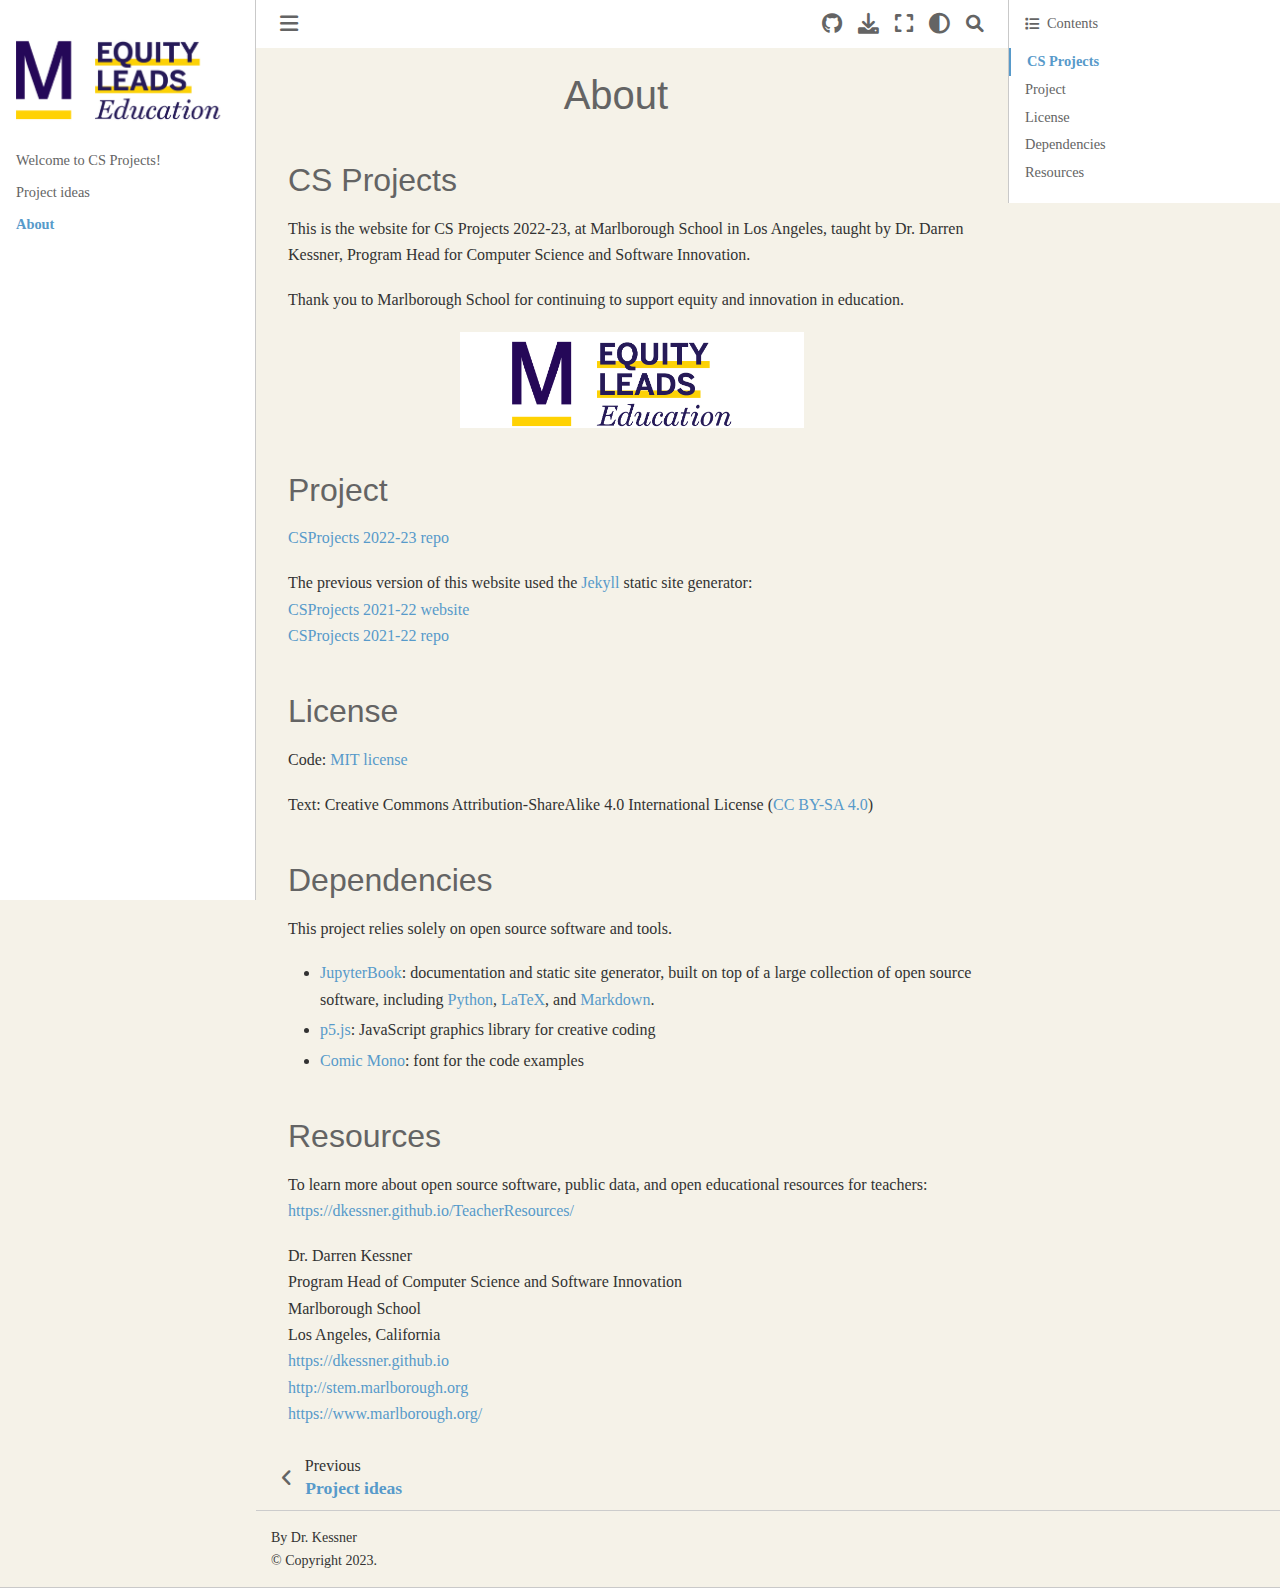
==== commit bf978253: "deploy: 8bd4c77a7573819aa6c46099204e5e557ad4ed1b" ====
--- a/about.html
+++ b/about.html
@@ -1,49 +1,60 @@
+
 
 <!DOCTYPE html>
 
-<html>
+
+<html lang="en" >
+
   <head>
     <meta charset="utf-8" />
-    <meta name="viewport" content="width=device-width, initial-scale=1.0" /><meta name="generator" content="Docutils 0.17.1: http://docutils.sourceforge.net/" />
-
-    <title>About &#8212; CS Projects &lt;br/&gt; 2022-23 &lt;br/&gt; Dr. Kessner</title>
-    
+    <meta name="viewport" content="width=device-width, initial-scale=1.0" /><meta name="generator" content="Docutils 0.18.1: http://docutils.sourceforge.net/" />
+
+    <title>About &#8212; CS Projects &lt;br/&gt; Dr. Kessner</title>
+  
+  
+  
+  <script data-cfasync="false">
+    document.documentElement.dataset.mode = localStorage.getItem("mode") || "";
+    document.documentElement.dataset.theme = localStorage.getItem("theme") || "light";
+  </script>
+  
   <!-- Loaded before other Sphinx assets -->
-  <link href="_static/styles/theme.css?digest=1999514e3f237ded88cf" rel="stylesheet">
-<link href="_static/styles/pydata-sphinx-theme.css?digest=1999514e3f237ded88cf" rel="stylesheet">
-
-    
-  <link rel="stylesheet"
-    href="_static/vendor/fontawesome/5.13.0/css/all.min.css">
-  <link rel="preload" as="font" type="font/woff2" crossorigin
-    href="_static/vendor/fontawesome/5.13.0/webfonts/fa-solid-900.woff2">
-  <link rel="preload" as="font" type="font/woff2" crossorigin
-    href="_static/vendor/fontawesome/5.13.0/webfonts/fa-brands-400.woff2">
+  <link href="_static/styles/theme.css?digest=e353d410970836974a52" rel="stylesheet" />
+<link href="_static/styles/bootstrap.css?digest=e353d410970836974a52" rel="stylesheet" />
+<link href="_static/styles/pydata-sphinx-theme.css?digest=e353d410970836974a52" rel="stylesheet" />
+
+  
+  <link href="_static/vendor/fontawesome/6.1.2/css/all.min.css?digest=e353d410970836974a52" rel="stylesheet" />
+  <link rel="preload" as="font" type="font/woff2" crossorigin href="_static/vendor/fontawesome/6.1.2/webfonts/fa-solid-900.woff2" />
+<link rel="preload" as="font" type="font/woff2" crossorigin href="_static/vendor/fontawesome/6.1.2/webfonts/fa-brands-400.woff2" />
+<link rel="preload" as="font" type="font/woff2" crossorigin href="_static/vendor/fontawesome/6.1.2/webfonts/fa-regular-400.woff2" />
 
     <link rel="stylesheet" type="text/css" href="_static/pygments.css" />
-    <link rel="stylesheet" href="_static/styles/sphinx-book-theme.css?digest=5115cc725059bd94278eecd172e13a965bf8f5a9" type="text/css" />
+    <link rel="stylesheet" href="_static/styles/sphinx-book-theme.css?digest=14f4ca6b54d191a8c7657f6c759bf11a5fb86285" type="text/css" />
     <link rel="stylesheet" type="text/css" href="_static/togglebutton.css" />
     <link rel="stylesheet" type="text/css" href="_static/copybutton.css" />
-    <link rel="stylesheet" type="text/css" href="_static/mystnb.css" />
+    <link rel="stylesheet" type="text/css" href="_static/mystnb.4510f1fc1dee50b3e5859aac5469c37c29e427902b24a333a5f9fcb2f0b3ac41.css" />
     <link rel="stylesheet" type="text/css" href="_static/sphinx-thebe.css" />
     <link rel="stylesheet" type="text/css" href="_static/style.css" />
-    <link rel="stylesheet" type="text/css" href="_static/design-style.b7bb847fb20b106c3d81b95245e65545.min.css" />
-    
+    <link rel="stylesheet" type="text/css" href="_static/design-style.4045f2051d55cab465a707391d5b2007.min.css" />
+  
   <!-- Pre-loaded scripts that we'll load fully later -->
-  <link rel="preload" as="script" href="_static/scripts/pydata-sphinx-theme.js?digest=1999514e3f237ded88cf">
+  <link rel="preload" as="script" href="_static/scripts/bootstrap.js?digest=e353d410970836974a52" />
+<link rel="preload" as="script" href="_static/scripts/pydata-sphinx-theme.js?digest=e353d410970836974a52" />
 
     <script data-url_root="./" id="documentation_options" src="_static/documentation_options.js"></script>
     <script src="_static/jquery.js"></script>
     <script src="_static/underscore.js"></script>
+    <script src="_static/_sphinx_javascript_frameworks_compat.js"></script>
     <script src="_static/doctools.js"></script>
     <script src="_static/clipboard.min.js"></script>
     <script src="_static/copybutton.js"></script>
-    <script src="_static/scripts/sphinx-book-theme.js?digest=9c920249402e914e316237a7dbc6769907cce411"></script>
+    <script src="_static/scripts/sphinx-book-theme.js?digest=5a5c038af52cf7bc1a1ec88eea08e6366ee68824"></script>
     <script>let toggleHintShow = 'Click to show';</script>
     <script>let toggleHintHide = 'Click to hide';</script>
     <script>let toggleOpenOnPrint = 'true';</script>
     <script src="_static/togglebutton.js"></script>
-    <script>var togglebuttonSelector = '.toggle, .admonition.dropdown, .tag_hide_input div.cell_input, .tag_hide-input div.cell_input, .tag_hide_output div.cell_output, .tag_hide-output div.cell_output, .tag_hide_cell.cell, .tag_hide-cell.cell';</script>
+    <script>var togglebuttonSelector = '.toggle, .admonition.dropdown';</script>
     <script src="_static/design-tabs.js"></script>
     <script>const THEBE_JS_URL = "https://unpkg.com/thebe@0.8.2/lib/index.js"
 const thebe_selector = ".thebe,.cell"
@@ -51,61 +62,93 @@
 const thebe_selector_output = ".output, .cell_output"
 </script>
     <script async="async" src="_static/sphinx-thebe.js"></script>
+    <script>DOCUMENTATION_OPTIONS.pagename = 'about';</script>
     <link rel="author" title="About these documents" href="#" />
     <link rel="index" title="Index" href="genindex.html" />
     <link rel="search" title="Search" href="search.html" />
     <link rel="prev" title="Project ideas" href="project_ideas.html" />
-    <meta name="viewport" content="width=device-width, initial-scale=1" />
-    <meta name="docsearch:language" content="None">
-    
-
-    <!-- Google Analytics -->
-    
+  <meta name="viewport" content="width=device-width, initial-scale=1"/>
+  <meta name="docsearch:language" content="en"/>
   </head>
-  <body data-spy="scroll" data-target="#bd-toc-nav" data-offset="60">
-<!-- Checkboxes to toggle the left sidebar -->
-<input type="checkbox" class="sidebar-toggle" name="__navigation" id="__navigation" aria-label="Toggle navigation sidebar">
-<label class="overlay overlay-navbar" for="__navigation">
-    <div class="visually-hidden">Toggle navigation sidebar</div>
-</label>
-<!-- Checkboxes to toggle the in-page toc -->
-<input type="checkbox" class="sidebar-toggle" name="__page-toc" id="__page-toc" aria-label="Toggle in-page Table of Contents">
-<label class="overlay overlay-pagetoc" for="__page-toc">
-    <div class="visually-hidden">Toggle in-page Table of Contents</div>
-</label>
-<!-- Headers at the top -->
-<div class="announcement header-item noprint"></div>
-<div class="header header-item noprint"></div>
-
-    
-    <div class="container-fluid" id="banner"></div>
-
-    
-
-    <div class="container-xl">
-      <div class="row">
-          
-<!-- Sidebar -->
-<div class="bd-sidebar noprint" id="site-navigation">
-    <div class="bd-sidebar__content">
-        <div class="bd-sidebar__top"><div class="navbar-brand-box">
-    <a class="navbar-brand text-wrap" href="index.html">
-      
-        <!-- `logo` is deprecated in Sphinx 4.0, so remove this when we stop supporting 3 -->
+  
+  
+  <body data-bs-spy="scroll" data-bs-target=".bd-toc-nav" data-offset="180" data-bs-root-margin="0px 0px -60%" data-default-mode="">
+
+  
+  
+  <a class="skip-link" href="#main-content">Skip to main content</a>
+  
+  <input type="checkbox"
+          class="sidebar-toggle"
+          name="__primary"
+          id="__primary"/>
+  <label class="overlay overlay-primary" for="__primary"></label>
+  
+  <input type="checkbox"
+          class="sidebar-toggle"
+          name="__secondary"
+          id="__secondary"/>
+  <label class="overlay overlay-secondary" for="__secondary"></label>
+  
+  <div class="search-button__wrapper">
+    <div class="search-button__overlay"></div>
+    <div class="search-button__search-container">
+<form class="bd-search d-flex align-items-center"
+      action="search.html"
+      method="get">
+  <i class="fa-solid fa-magnifying-glass"></i>
+  <input type="search"
+         class="form-control"
+         name="q"
+         id="search-input"
+         placeholder="Search this book..."
+         aria-label="Search this book..."
+         autocomplete="off"
+         autocorrect="off"
+         autocapitalize="off"
+         spellcheck="false"/>
+  <span class="search-button__kbd-shortcut"><kbd class="kbd-shortcut__modifier">Ctrl</kbd>+<kbd>K</kbd></span>
+</form></div>
+  </div>
+  
+    <nav class="bd-header navbar navbar-expand-lg bd-navbar">
+    </nav>
+  
+  <div class="bd-container">
+    <div class="bd-container__inner bd-page-width">
+      
+      <div class="bd-sidebar-primary bd-sidebar">
         
-      
-      
-      <img src="_static/Mvision.jpg" class="logo" alt="logo">
-      
-      
-      <h1 class="site-logo" id="site-title">CS Projects <br/> 2022-23 <br/> Dr. Kessner</h1>
-      
-    </a>
-</div><form class="bd-search d-flex align-items-center" action="search.html" method="get">
-  <i class="icon fas fa-search"></i>
-  <input type="search" class="form-control" name="q" id="search-input" placeholder="Search this book..." aria-label="Search this book..." autocomplete="off" >
-</form><nav class="bd-links" id="bd-docs-nav" aria-label="Main">
-    <div class="bd-toc-item active">
+
+  
+  <div class="sidebar-header-items sidebar-primary__section">
+    
+    
+    
+    
+  </div>
+  
+    <div class="sidebar-primary-items__start sidebar-primary__section">
+        <div class="sidebar-primary-item">
+  
+
+<a class="navbar-brand logo" href="welcome.html">
+  
+  
+  
+  
+    
+    
+      
+    
+    
+    <img src="_static/Mvision.jpg" class="logo__image only-light" alt="Logo image"/>
+    <script>document.write(`<img src="_static/Mvision.jpg" class="logo__image only-dark" alt="Logo image"/>`);</script>
+  
+  
+</a></div>
+        <div class="sidebar-primary-item"><nav class="bd-links" id="bd-docs-nav" aria-label="Main">
+    <div class="bd-toc-item navbar-nav active">
         
         <ul class="nav bd-sidenav bd-sidenav__home-link">
             <li class="toctree-l1">
@@ -115,276 +158,221 @@
             </li>
         </ul>
         <ul class="current nav bd-sidenav">
- <li class="toctree-l1">
-  <a class="reference internal" href="project_ideas.html">
-   Project ideas
-  </a>
- </li>
- <li class="toctree-l1 current active">
-  <a class="current reference internal" href="#">
-   About
-  </a>
- </li>
+<li class="toctree-l1"><a class="reference internal" href="project_ideas.html">Project ideas</a></li>
+<li class="toctree-l1 current active"><a class="current reference internal" href="#">About</a></li>
 </ul>
 
     </div>
 </nav></div>
-        <div class="bd-sidebar__bottom">
-             <!-- To handle the deprecated key -->
+    </div>
+  
+  
+  <div class="sidebar-primary-items__end sidebar-primary__section">
+  </div>
+  
+  <div id="rtd-footer-container"></div>
+
+
+      </div>
+      
+      <main id="main-content" class="bd-main">
+        
+        
+
+<div class="sbt-scroll-pixel-helper"></div>
+
+          <div class="bd-content">
+            <div class="bd-article-container">
+              
+              <div class="bd-header-article">
+<div class="header-article-items header-article__inner">
+  
+    <div class="header-article-items__start">
+      
+        <div class="header-article-item"><label class="sidebar-toggle primary-toggle btn btn-sm" for="__primary" title="Toggle primary sidebar" data-bs-placement="bottom" data-bs-toggle="tooltip">
+  <span class="fa-solid fa-bars"></span>
+</label></div>
+      
+    </div>
+  
+  
+    <div class="header-article-items__end">
+      
+        <div class="header-article-item">
+
+<div class="article-header-buttons">
+
+
+
+
+
+<div class="dropdown dropdown-source-buttons">
+  <button class="btn dropdown-toggle" type="button" data-bs-toggle="dropdown" aria-expanded="false" aria-label="Source repositories">
+    <i class="fab fa-github"></i>
+  </button>
+  <ul class="dropdown-menu">
+      
+      
+      
+      <li><a href="https://github.com/dkessner/CSProjects" target="_blank"
+   class="btn btn-sm btn-source-repository-button dropdown-item"
+   title="Source repository"
+   data-bs-placement="left" data-bs-toggle="tooltip"
+>
+  
+
+<span class="btn__icon-container">
+  <i class="fab fa-github"></i>
+  </span>
+<span class="btn__text-container">Repository</span>
+</a>
+</li>
+      
+      
+      
+      
+      <li><a href="https://github.com/dkessner/CSProjects/issues/new?title=Issue%20on%20page%20%2Fabout.html&body=Your%20issue%20content%20here." target="_blank"
+   class="btn btn-sm btn-source-issues-button dropdown-item"
+   title="Open an issue"
+   data-bs-placement="left" data-bs-toggle="tooltip"
+>
+  
+
+<span class="btn__icon-container">
+  <i class="fas fa-lightbulb"></i>
+  </span>
+<span class="btn__text-container">Open issue</span>
+</a>
+</li>
+      
+  </ul>
+</div>
+
+
+
+
+
+
+<div class="dropdown dropdown-download-buttons">
+  <button class="btn dropdown-toggle" type="button" data-bs-toggle="dropdown" aria-expanded="false" aria-label="Download this page">
+    <i class="fas fa-download"></i>
+  </button>
+  <ul class="dropdown-menu">
+      
+      
+      
+      <li><a href="_sources/about.md" target="_blank"
+   class="btn btn-sm btn-download-source-button dropdown-item"
+   title="Download source file"
+   data-bs-placement="left" data-bs-toggle="tooltip"
+>
+  
+
+<span class="btn__icon-container">
+  <i class="fas fa-file"></i>
+  </span>
+<span class="btn__text-container">.md</span>
+</a>
+</li>
+      
+      
+      
+      
+      <li>
+<button onclick="window.print()"
+  class="btn btn-sm btn-download-pdf-button dropdown-item"
+  title="Print to PDF"
+  data-bs-placement="left" data-bs-toggle="tooltip"
+>
+  
+
+<span class="btn__icon-container">
+  <i class="fas fa-file-pdf"></i>
+  </span>
+<span class="btn__text-container">.pdf</span>
+</button>
+</li>
+      
+  </ul>
+</div>
+
+
+
+
+<button onclick="toggleFullScreen()"
+  class="btn btn-sm btn-fullscreen-button"
+  title="Fullscreen mode"
+  data-bs-placement="bottom" data-bs-toggle="tooltip"
+>
+  
+
+<span class="btn__icon-container">
+  <i class="fas fa-expand"></i>
+  </span>
+
+</button>
+
+
+<script>
+document.write(`
+  <button class="theme-switch-button btn btn-sm btn-outline-primary navbar-btn rounded-circle" title="light/dark" aria-label="light/dark" data-bs-placement="bottom" data-bs-toggle="tooltip">
+    <span class="theme-switch" data-mode="light"><i class="fa-solid fa-sun"></i></span>
+    <span class="theme-switch" data-mode="dark"><i class="fa-solid fa-moon"></i></span>
+    <span class="theme-switch" data-mode="auto"><i class="fa-solid fa-circle-half-stroke"></i></span>
+  </button>
+`);
+</script>
+
+<script>
+document.write(`
+  <button class="btn btn-sm navbar-btn search-button search-button__button" title="Search" aria-label="Search" data-bs-placement="bottom" data-bs-toggle="tooltip">
+    <i class="fa-solid fa-magnifying-glass"></i>
+  </button>
+`);
+</script>
+<label class="sidebar-toggle secondary-toggle btn btn-sm" for="__secondary"title="Toggle secondary sidebar" data-bs-placement="bottom" data-bs-toggle="tooltip">
+    <span class="fa-solid fa-list"></span>
+</label>
+</div></div>
+      
+    </div>
+  
+</div>
+</div>
+              
+              
+
+<div id="jb-print-docs-body" class="onlyprint">
+    <h1>About</h1>
+    <!-- Table of contents -->
+    <div id="print-main-content">
+        <div id="jb-print-toc">
             
-            <div class="navbar_extra_footer">
-            Powered by <a href="https://jupyterbook.org">Jupyter Book</a>
+            <div>
+                <h2> Contents </h2>
             </div>
-            
+            <nav aria-label="Page">
+                <ul class="visible nav section-nav flex-column">
+<li class="toc-h2 nav-item toc-entry"><a class="reference internal nav-link" href="#cs-projects">CS Projects</a></li>
+<li class="toc-h2 nav-item toc-entry"><a class="reference internal nav-link" href="#project">Project</a></li>
+<li class="toc-h2 nav-item toc-entry"><a class="reference internal nav-link" href="#license">License</a></li>
+<li class="toc-h2 nav-item toc-entry"><a class="reference internal nav-link" href="#dependencies">Dependencies</a></li>
+<li class="toc-h2 nav-item toc-entry"><a class="reference internal nav-link" href="#resources">Resources</a></li>
+</ul>
+            </nav>
         </div>
     </div>
-    <div id="rtd-footer-container"></div>
-</div>
-
-
-          
-
-
-          
-<!-- A tiny helper pixel to detect if we've scrolled -->
-<div class="sbt-scroll-pixel-helper"></div>
-<!-- Main content -->
-<div class="col py-0 content-container">
-    
-    <div class="header-article row sticky-top noprint">
-        
-
-
-
-<div class="col py-1 d-flex header-article-main">
-    <div class="header-article__left">
-        
-        <label for="__navigation"
-  class="headerbtn"
-  data-toggle="tooltip"
-data-placement="right"
-title="Toggle navigation"
->
-  
-
-<span class="headerbtn__icon-container">
-  <i class="fas fa-bars"></i>
-  </span>
-
-</label>
-
-        
-    </div>
-    <div class="header-article__right">
-<button onclick="toggleFullScreen()"
-  class="headerbtn"
-  data-toggle="tooltip"
-data-placement="bottom"
-title="Fullscreen mode"
->
-  
-
-<span class="headerbtn__icon-container">
-  <i class="fas fa-expand"></i>
-  </span>
-
-</button>
-
-<div class="menu-dropdown menu-dropdown-repository-buttons">
-  <button class="headerbtn menu-dropdown__trigger"
-      aria-label="Source repositories">
-      <i class="fab fa-github"></i>
-  </button>
-  <div class="menu-dropdown__content">
-    <ul>
-      <li>
-        <a href="https://github.com/dkessner/CSProjects"
-   class="headerbtn"
-   data-toggle="tooltip"
-data-placement="left"
-title="Source repository"
->
-  
-
-<span class="headerbtn__icon-container">
-  <i class="fab fa-github"></i>
-  </span>
-<span class="headerbtn__text-container">repository</span>
-</a>
-
-      </li>
-      
-      <li>
-        <a href="https://github.com/dkessner/CSProjects/issues/new?title=Issue%20on%20page%20%2Fabout.html&body=Your%20issue%20content%20here."
-   class="headerbtn"
-   data-toggle="tooltip"
-data-placement="left"
-title="Open an issue"
->
-  
-
-<span class="headerbtn__icon-container">
-  <i class="fas fa-lightbulb"></i>
-  </span>
-<span class="headerbtn__text-container">open issue</span>
-</a>
-
-      </li>
-      
-    </ul>
-  </div>
-</div>
-
-<div class="menu-dropdown menu-dropdown-download-buttons">
-  <button class="headerbtn menu-dropdown__trigger"
-      aria-label="Download this page">
-      <i class="fas fa-download"></i>
-  </button>
-  <div class="menu-dropdown__content">
-    <ul>
-      <li>
-        <a href="_sources/about.md"
-   class="headerbtn"
-   data-toggle="tooltip"
-data-placement="left"
-title="Download source file"
->
-  
-
-<span class="headerbtn__icon-container">
-  <i class="fas fa-file"></i>
-  </span>
-<span class="headerbtn__text-container">.md</span>
-</a>
-
-      </li>
-      
-      <li>
-        
-<button onclick="printPdf(this)"
-  class="headerbtn"
-  data-toggle="tooltip"
-data-placement="left"
-title="Print to PDF"
->
-  
-
-<span class="headerbtn__icon-container">
-  <i class="fas fa-file-pdf"></i>
-  </span>
-<span class="headerbtn__text-container">.pdf</span>
-</button>
-
-      </li>
-      
-    </ul>
-  </div>
-</div>
-<label for="__page-toc"
-  class="headerbtn headerbtn-page-toc"
-  
->
-  
-
-<span class="headerbtn__icon-container">
-  <i class="fas fa-list"></i>
-  </span>
-
-</label>
-
-    </div>
-</div>
-
-<!-- Table of contents -->
-<div class="col-md-3 bd-toc show noprint">
-    <div class="tocsection onthispage pt-5 pb-3">
-        <i class="fas fa-list"></i> Contents
-    </div>
-    <nav id="bd-toc-nav" aria-label="Page">
-        <ul class="visible nav section-nav flex-column">
- <li class="toc-h2 nav-item toc-entry">
-  <a class="reference internal nav-link" href="#cs-projects">
-   CS Projects
-  </a>
- </li>
- <li class="toc-h2 nav-item toc-entry">
-  <a class="reference internal nav-link" href="#project">
-   Project
-  </a>
- </li>
- <li class="toc-h2 nav-item toc-entry">
-  <a class="reference internal nav-link" href="#license">
-   License
-  </a>
- </li>
- <li class="toc-h2 nav-item toc-entry">
-  <a class="reference internal nav-link" href="#dependencies">
-   Dependencies
-  </a>
- </li>
- <li class="toc-h2 nav-item toc-entry">
-  <a class="reference internal nav-link" href="#resources">
-   Resources
-  </a>
- </li>
-</ul>
-
-    </nav>
-</div>
-    </div>
-    <div class="article row">
-        <div class="col pl-md-3 pl-lg-5 content-container">
-            <!-- Table of contents that is only displayed when printing the page -->
-            <div id="jb-print-docs-body" class="onlyprint">
-                <h1>About</h1>
-                <!-- Table of contents -->
-                <div id="print-main-content">
-                    <div id="jb-print-toc">
-                        
-                        <div>
-                            <h2> Contents </h2>
-                        </div>
-                        <nav aria-label="Page">
-                            <ul class="visible nav section-nav flex-column">
- <li class="toc-h2 nav-item toc-entry">
-  <a class="reference internal nav-link" href="#cs-projects">
-   CS Projects
-  </a>
- </li>
- <li class="toc-h2 nav-item toc-entry">
-  <a class="reference internal nav-link" href="#project">
-   Project
-  </a>
- </li>
- <li class="toc-h2 nav-item toc-entry">
-  <a class="reference internal nav-link" href="#license">
-   License
-  </a>
- </li>
- <li class="toc-h2 nav-item toc-entry">
-  <a class="reference internal nav-link" href="#dependencies">
-   Dependencies
-  </a>
- </li>
- <li class="toc-h2 nav-item toc-entry">
-  <a class="reference internal nav-link" href="#resources">
-   Resources
-  </a>
- </li>
-</ul>
-
-                        </nav>
-                    </div>
-                </div>
-            </div>
-            <main id="main-content" role="main">
+</div>
+
+              
                 
-              <div>
-                
+<div id="searchbox"></div>
+                <article class="bd-article" role="main">
+                  
   <section class="tex2jax_ignore mathjax_ignore" id="about">
-<h1>About<a class="headerlink" href="#about" title="Permalink to this headline">#</a></h1>
+<h1>About<a class="headerlink" href="#about" title="Permalink to this heading">#</a></h1>
 <section id="cs-projects">
-<h2>CS Projects<a class="headerlink" href="#cs-projects" title="Permalink to this headline">#</a></h2>
+<h2>CS Projects<a class="headerlink" href="#cs-projects" title="Permalink to this heading">#</a></h2>
 <p>This is the website for CS Projects 2022-23, at Marlborough School in Los
 Angeles, taught by Dr. Darren Kessner, Program Head for Computer Science and
 Software Innovation.</p>
@@ -397,7 +385,7 @@
 </a>
 </section>
 <section id="project">
-<h2>Project<a class="headerlink" href="#project" title="Permalink to this headline">#</a></h2>
+<h2>Project<a class="headerlink" href="#project" title="Permalink to this heading">#</a></h2>
 <p><a class="reference external" href="https://github.com/dkessner/CSProjects">CSProjects 2022-23 repo</a></p>
 <p>The previous version of this website used the
 <a class="reference external" href="https://jekyllrb.com/">Jekyll</a> static site generator:<br />
@@ -405,13 +393,13 @@
 <a class="reference external" href="https://github.com/dkessner/CSProjects_2021-22">CSProjects 2021-22 repo</a></p>
 </section>
 <section id="license">
-<h2>License<a class="headerlink" href="#license" title="Permalink to this headline">#</a></h2>
+<h2>License<a class="headerlink" href="#license" title="Permalink to this heading">#</a></h2>
 <p>Code: <a class="reference external" href="https://opensource.org/licenses/MIT">MIT license</a></p>
 <p>Text: Creative Commons Attribution-ShareAlike 4.0 International License
 (<a class="reference external" href="https://creativecommons.org/licenses/by-sa/4.0">CC BY-SA 4.0</a>)</p>
 </section>
 <section id="dependencies">
-<h2>Dependencies<a class="headerlink" href="#dependencies" title="Permalink to this headline">#</a></h2>
+<h2>Dependencies<a class="headerlink" href="#dependencies" title="Permalink to this heading">#</a></h2>
 <p>This project relies solely on open source software and tools.</p>
 <ul class="simple">
 <li><p><a class="reference external" href="https://jupyterbook.org/en/stable/intro.html">JupyterBook</a>: documentation
@@ -424,7 +412,7 @@
 </ul>
 </section>
 <section id="resources">
-<h2>Resources<a class="headerlink" href="#resources" title="Permalink to this headline">#</a></h2>
+<h2>Resources<a class="headerlink" href="#resources" title="Permalink to this heading">#</a></h2>
 <p>To learn more about open source software, public data, and open educational
 resources for teachers:<br />
 <a class="reference external" href="https://dkessner.github.io/TeacherResources/">https://dkessner.github.io/TeacherResources/</a></p>
@@ -450,7 +438,7 @@
             mode: "python"
         },
         kernelOptions: {
-            kernelName: "python3",
+            name: "python3",
             path: "./."
         },
         predefinedOutput: true
@@ -458,43 +446,100 @@
     </script>
     <script>kernelName = 'python3'</script>
 
-              </div>
-              
-            </main>
-            <footer class="footer-article noprint">
-                
-    <!-- Previous / next buttons -->
-<div class='prev-next-area'>
-    <a class='left-prev' id="prev-link" href="project_ideas.html" title="previous page">
-        <i class="fas fa-angle-left"></i>
-        <div class="prev-next-info">
-            <p class="prev-next-subtitle">previous</p>
-            <p class="prev-next-title">Project ideas</p>
-        </div>
+                </article>
+              
+
+              
+              
+                <footer class="bd-footer-article">
+                  
+<div class="footer-article-items footer-article__inner">
+  
+    <div class="footer-article-item"><!-- Previous / next buttons -->
+<div class="prev-next-area">
+    <a class="left-prev"
+       href="project_ideas.html"
+       title="previous page">
+      <i class="fa-solid fa-angle-left"></i>
+      <div class="prev-next-info">
+        <p class="prev-next-subtitle">previous</p>
+        <p class="prev-next-title">Project ideas</p>
+      </div>
     </a>
-</div>
-            </footer>
-        </div>
+</div></div>
+  
+</div>
+
+                </footer>
+              
+            </div>
+            
+            
+              
+                <div class="bd-sidebar-secondary bd-toc"><div class="sidebar-secondary-items sidebar-secondary__inner">
+
+  <div class="sidebar-secondary-item">
+  <div class="page-toc tocsection onthispage">
+    <i class="fa-solid fa-list"></i> Contents
+  </div>
+  <nav class="bd-toc-nav page-toc">
+    <ul class="visible nav section-nav flex-column">
+<li class="toc-h2 nav-item toc-entry"><a class="reference internal nav-link" href="#cs-projects">CS Projects</a></li>
+<li class="toc-h2 nav-item toc-entry"><a class="reference internal nav-link" href="#project">Project</a></li>
+<li class="toc-h2 nav-item toc-entry"><a class="reference internal nav-link" href="#license">License</a></li>
+<li class="toc-h2 nav-item toc-entry"><a class="reference internal nav-link" href="#dependencies">Dependencies</a></li>
+<li class="toc-h2 nav-item toc-entry"><a class="reference internal nav-link" href="#resources">Resources</a></li>
+</ul>
+  </nav></div>
+
+</div></div>
+              
+            
+          </div>
+          <footer class="bd-footer-content">
+            
+<div class="bd-footer-content__inner container">
+  
+  <div class="footer-item">
+    
+<p class="component-author">
+By Dr. Kessner
+</p>
+
+  </div>
+  
+  <div class="footer-item">
+    
+  <p class="copyright">
+    
+      © Copyright 2023.
+      <br/>
+    
+  </p>
+
+  </div>
+  
+  <div class="footer-item">
+    
+  </div>
+  
+  <div class="footer-item">
+    
+  </div>
+  
+</div>
+          </footer>
+        
+
+      </main>
     </div>
-    <div class="footer-content row">
-        <footer class="col footer"><p>
-  
-    By Dr. Kessner<br/>
-  
-      &copy; Copyright 2022.<br/>
-</p>
-        </footer>
-    </div>
-    
-</div>
-
-
-      </div>
-    </div>
+  </div>
   
   <!-- Scripts loaded after <body> so the DOM is not blocked -->
-  <script src="_static/scripts/pydata-sphinx-theme.js?digest=1999514e3f237ded88cf"></script>
-
-
+  <script src="_static/scripts/bootstrap.js?digest=e353d410970836974a52"></script>
+<script src="_static/scripts/pydata-sphinx-theme.js?digest=e353d410970836974a52"></script>
+
+  <footer class="bd-footer">
+  </footer>
   </body>
 </html>--- a/_static/styles/theme.css
+++ b/_static/styles/theme.css
@@ -1,134 +1,2 @@
 /* Provided by Sphinx's 'basic' theme, and included in the final set of assets */
 @import "../basic.css";
-
-:root {
-  /*****************************************************************************
-  * Theme config
-  **/
-  --pst-header-height: 60px;
-
-  /*****************************************************************************
-  * Font size
-  **/
-  --pst-font-size-base: 15px; /* base font size - applied at body / html level */
-
-  /* heading font sizes */
-  --pst-font-size-h1: 36px;
-  --pst-font-size-h2: 32px;
-  --pst-font-size-h3: 26px;
-  --pst-font-size-h4: 21px;
-  --pst-font-size-h5: 18px;
-  --pst-font-size-h6: 16px;
-
-  /* smaller then heading font sizes*/
-  --pst-font-size-milli: 12px;
-
-  --pst-sidebar-font-size: 0.9em;
-  --pst-sidebar-caption-font-size: 0.9em;
-
-  /*****************************************************************************
-  * Font family
-  **/
-  /* These are adapted from https://systemfontstack.com/ */
-  --pst-font-family-base-system: -apple-system, BlinkMacSystemFont, Segoe UI,
-    "Helvetica Neue", Arial, sans-serif, Apple Color Emoji, Segoe UI Emoji,
-    Segoe UI Symbol;
-  --pst-font-family-monospace-system: "SFMono-Regular", Menlo, Consolas, Monaco,
-    Liberation Mono, Lucida Console, monospace;
-
-  --pst-font-family-base: var(--pst-font-family-base-system);
-  --pst-font-family-heading: var(--pst-font-family-base);
-  --pst-font-family-monospace: var(--pst-font-family-monospace-system);
-
-  /*****************************************************************************
-  * Color
-  *
-  * Colors are defined in rgb string way, "red, green, blue"
-  **/
-  --pst-color-primary: 19, 6, 84;
-  --pst-color-success: 40, 167, 69;
-  --pst-color-info: 0, 123, 255; /*23, 162, 184;*/
-  --pst-color-warning: 255, 193, 7;
-  --pst-color-danger: 220, 53, 69;
-  --pst-color-text-base: 51, 51, 51;
-
-  --pst-color-h1: var(--pst-color-primary);
-  --pst-color-h2: var(--pst-color-primary);
-  --pst-color-h3: var(--pst-color-text-base);
-  --pst-color-h4: var(--pst-color-text-base);
-  --pst-color-h5: var(--pst-color-text-base);
-  --pst-color-h6: var(--pst-color-text-base);
-  --pst-color-paragraph: var(--pst-color-text-base);
-  --pst-color-link: 0, 91, 129;
-  --pst-color-link-hover: 227, 46, 0;
-  --pst-color-headerlink: 198, 15, 15;
-  --pst-color-headerlink-hover: 255, 255, 255;
-  --pst-color-preformatted-text: 34, 34, 34;
-  --pst-color-preformatted-background: 250, 250, 250;
-  --pst-color-inline-code: 232, 62, 140;
-
-  --pst-color-active-navigation: 19, 6, 84;
-  --pst-color-navbar-link: 77, 77, 77;
-  --pst-color-navbar-link-hover: var(--pst-color-active-navigation);
-  --pst-color-navbar-link-active: var(--pst-color-active-navigation);
-  --pst-color-sidebar-link: 77, 77, 77;
-  --pst-color-sidebar-link-hover: var(--pst-color-active-navigation);
-  --pst-color-sidebar-link-active: var(--pst-color-active-navigation);
-  --pst-color-sidebar-expander-background-hover: 244, 244, 244;
-  --pst-color-sidebar-caption: 77, 77, 77;
-  --pst-color-toc-link: 119, 117, 122;
-  --pst-color-toc-link-hover: var(--pst-color-active-navigation);
-  --pst-color-toc-link-active: var(--pst-color-active-navigation);
-
-  /*****************************************************************************
-  * Icon
-  **/
-
-  /* font awesome icons*/
-  --pst-icon-check-circle: "\f058";
-  --pst-icon-info-circle: "\f05a";
-  --pst-icon-exclamation-triangle: "\f071";
-  --pst-icon-exclamation-circle: "\f06a";
-  --pst-icon-times-circle: "\f057";
-  --pst-icon-lightbulb: "\f0eb";
-
-  /*****************************************************************************
-  * Admonitions
-  **/
-
-  --pst-color-admonition-default: var(--pst-color-info);
-  --pst-color-admonition-note: var(--pst-color-info);
-  --pst-color-admonition-attention: var(--pst-color-warning);
-  --pst-color-admonition-caution: var(--pst-color-warning);
-  --pst-color-admonition-warning: var(--pst-color-warning);
-  --pst-color-admonition-danger: var(--pst-color-danger);
-  --pst-color-admonition-error: var(--pst-color-danger);
-  --pst-color-admonition-hint: var(--pst-color-success);
-  --pst-color-admonition-tip: var(--pst-color-success);
-  --pst-color-admonition-important: var(--pst-color-success);
-
-  --pst-icon-admonition-default: var(--pst-icon-info-circle);
-  --pst-icon-admonition-note: var(--pst-icon-info-circle);
-  --pst-icon-admonition-attention: var(--pst-icon-exclamation-circle);
-  --pst-icon-admonition-caution: var(--pst-icon-exclamation-triangle);
-  --pst-icon-admonition-warning: var(--pst-icon-exclamation-triangle);
-  --pst-icon-admonition-danger: var(--pst-icon-exclamation-triangle);
-  --pst-icon-admonition-error: var(--pst-icon-times-circle);
-  --pst-icon-admonition-hint: var(--pst-icon-lightbulb);
-  --pst-icon-admonition-tip: var(--pst-icon-lightbulb);
-  --pst-icon-admonition-important: var(--pst-icon-exclamation-circle);
-
-  /*****************************************************************************
-  * versionmodified
-  **/
-
-  --pst-color-versionmodified-default: var(--pst-color-info);
-  --pst-color-versionmodified-added: var(--pst-color-success);
-  --pst-color-versionmodified-changed: var(--pst-color-warning);
-  --pst-color-versionmodified-deprecated: var(--pst-color-danger);
-
-  --pst-icon-versionmodified-default: var(--pst-icon-exclamation-circle);
-  --pst-icon-versionmodified-added: var(--pst-icon-exclamation-circle);
-  --pst-icon-versionmodified-changed: var(--pst-icon-exclamation-circle);
-  --pst-icon-versionmodified-deprecated: var(--pst-icon-exclamation-circle);
-}
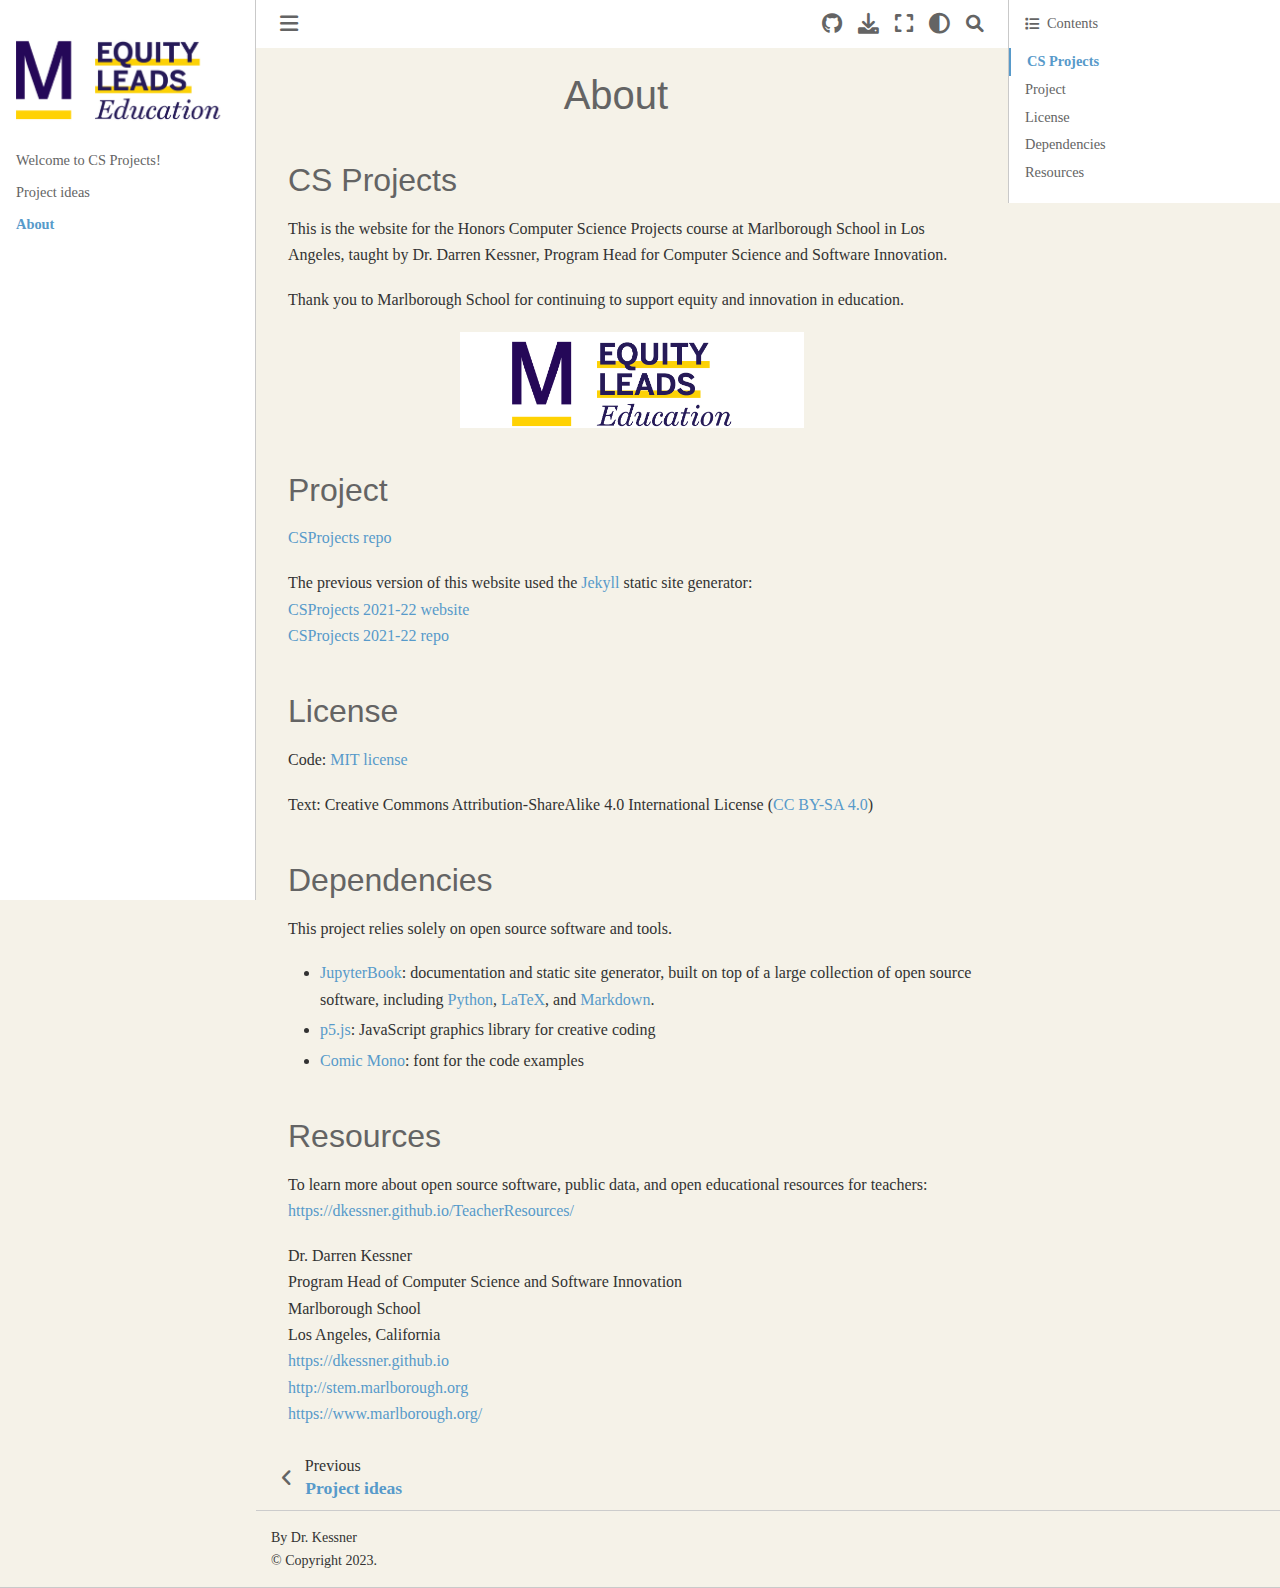
==== commit 315d3b1a: "deploy: 1bc5b3bc5b9814f1b057b1d428d93ab43997e5af" ====
--- a/about.html
+++ b/about.html
@@ -373,9 +373,9 @@
 <h1>About<a class="headerlink" href="#about" title="Permalink to this heading">#</a></h1>
 <section id="cs-projects">
 <h2>CS Projects<a class="headerlink" href="#cs-projects" title="Permalink to this heading">#</a></h2>
-<p>This is the website for CS Projects 2022-23, at Marlborough School in Los
-Angeles, taught by Dr. Darren Kessner, Program Head for Computer Science and
-Software Innovation.</p>
+<p>This is the website for the Honors Computer Science Projects course at
+Marlborough School in Los Angeles, taught by Dr. Darren Kessner, Program
+Head for Computer Science and Software Innovation.</p>
 <p>Thank you to Marlborough School for continuing to support equity and
 innovation in education.</p>
 <a href="https://www.marlborough.org/">
@@ -386,7 +386,7 @@
 </section>
 <section id="project">
 <h2>Project<a class="headerlink" href="#project" title="Permalink to this heading">#</a></h2>
-<p><a class="reference external" href="https://github.com/dkessner/CSProjects">CSProjects 2022-23 repo</a></p>
+<p><a class="reference external" href="https://github.com/dkessner/CSProjects">CSProjects repo</a></p>
 <p>The previous version of this website used the
 <a class="reference external" href="https://jekyllrb.com/">Jekyll</a> static site generator:<br />
 <a class="reference external" href="https://dkessner.github.io/CSProjects_2021-22/">CSProjects 2021-22 website</a><br />
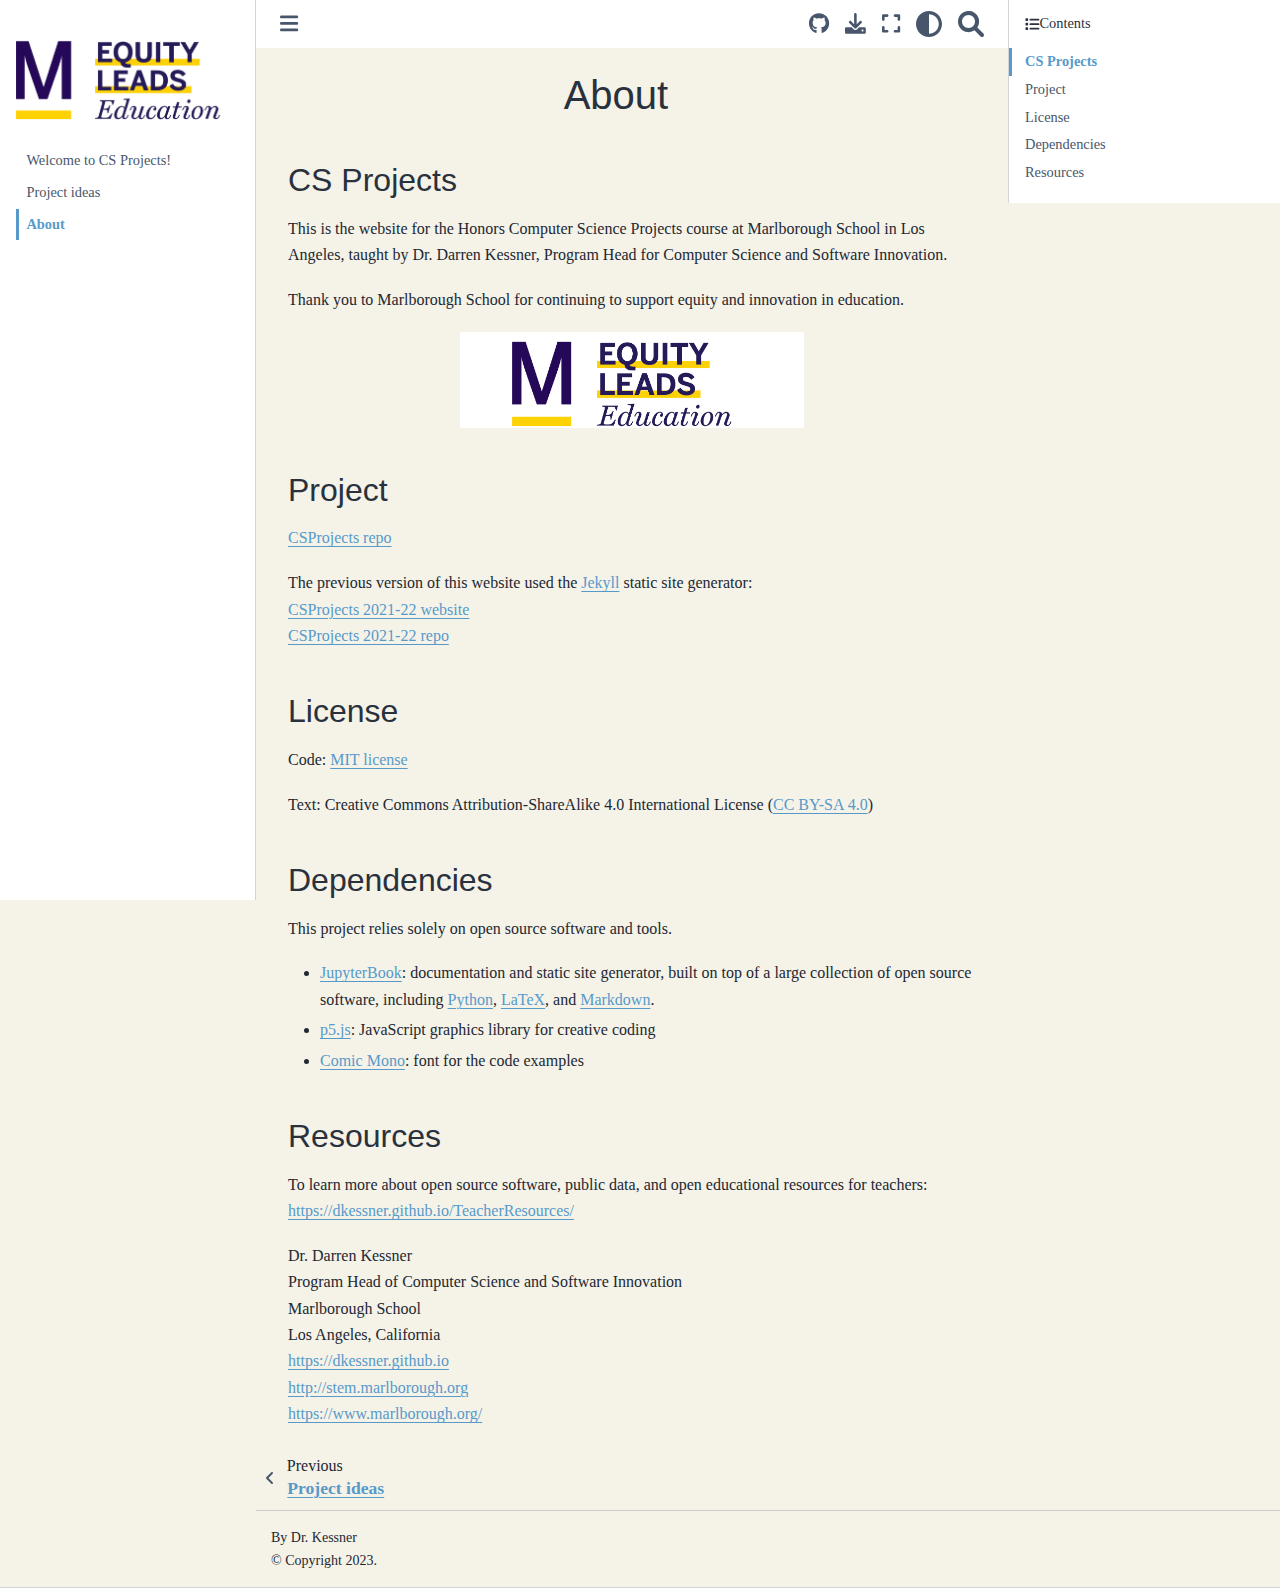
==== commit 20f557b7: "deploy: 5dc98464f5d528fb8ee94fa9b7d4403e92a74539" ====
--- a/about.html
+++ b/about.html
@@ -19,12 +19,12 @@
   </script>
   
   <!-- Loaded before other Sphinx assets -->
-  <link href="_static/styles/theme.css?digest=e353d410970836974a52" rel="stylesheet" />
-<link href="_static/styles/bootstrap.css?digest=e353d410970836974a52" rel="stylesheet" />
-<link href="_static/styles/pydata-sphinx-theme.css?digest=e353d410970836974a52" rel="stylesheet" />
-
-  
-  <link href="_static/vendor/fontawesome/6.1.2/css/all.min.css?digest=e353d410970836974a52" rel="stylesheet" />
+  <link href="_static/styles/theme.css?digest=ac02cc09edc035673794" rel="stylesheet" />
+<link href="_static/styles/bootstrap.css?digest=ac02cc09edc035673794" rel="stylesheet" />
+<link href="_static/styles/pydata-sphinx-theme.css?digest=ac02cc09edc035673794" rel="stylesheet" />
+
+  
+  <link href="_static/vendor/fontawesome/6.1.2/css/all.min.css?digest=ac02cc09edc035673794" rel="stylesheet" />
   <link rel="preload" as="font" type="font/woff2" crossorigin href="_static/vendor/fontawesome/6.1.2/webfonts/fa-solid-900.woff2" />
 <link rel="preload" as="font" type="font/woff2" crossorigin href="_static/vendor/fontawesome/6.1.2/webfonts/fa-brands-400.woff2" />
 <link rel="preload" as="font" type="font/woff2" crossorigin href="_static/vendor/fontawesome/6.1.2/webfonts/fa-regular-400.woff2" />
@@ -39,8 +39,9 @@
     <link rel="stylesheet" type="text/css" href="_static/design-style.4045f2051d55cab465a707391d5b2007.min.css" />
   
   <!-- Pre-loaded scripts that we'll load fully later -->
-  <link rel="preload" as="script" href="_static/scripts/bootstrap.js?digest=e353d410970836974a52" />
-<link rel="preload" as="script" href="_static/scripts/pydata-sphinx-theme.js?digest=e353d410970836974a52" />
+  <link rel="preload" as="script" href="_static/scripts/bootstrap.js?digest=ac02cc09edc035673794" />
+<link rel="preload" as="script" href="_static/scripts/pydata-sphinx-theme.js?digest=ac02cc09edc035673794" />
+  <script src="_static/vendor/fontawesome/6.1.2/js/all.min.js?digest=ac02cc09edc035673794"></script>
 
     <script data-url_root="./" id="documentation_options" src="_static/documentation_options.js"></script>
     <script src="_static/jquery.js"></script>
@@ -78,6 +79,15 @@
   
   <a class="skip-link" href="#main-content">Skip to main content</a>
   
+  <div id="pst-scroll-pixel-helper"></div>
+
+  
+  <button type="button" class="btn rounded-pill" id="pst-back-to-top">
+    <i class="fa-solid fa-arrow-up"></i>
+    Back to top
+  </button>
+
+  
   <input type="checkbox"
           class="sidebar-toggle"
           name="__primary"
@@ -315,10 +325,10 @@
 
 <script>
 document.write(`
-  <button class="theme-switch-button btn btn-sm btn-outline-primary navbar-btn rounded-circle" title="light/dark" aria-label="light/dark" data-bs-placement="bottom" data-bs-toggle="tooltip">
-    <span class="theme-switch" data-mode="light"><i class="fa-solid fa-sun"></i></span>
-    <span class="theme-switch" data-mode="dark"><i class="fa-solid fa-moon"></i></span>
-    <span class="theme-switch" data-mode="auto"><i class="fa-solid fa-circle-half-stroke"></i></span>
+  <button class="btn btn-sm navbar-btn theme-switch-button" title="light/dark" aria-label="light/dark" data-bs-placement="bottom" data-bs-toggle="tooltip">
+    <span class="theme-switch nav-link" data-mode="light"><i class="fa-solid fa-sun fa-lg"></i></span>
+    <span class="theme-switch nav-link" data-mode="dark"><i class="fa-solid fa-moon fa-lg"></i></span>
+    <span class="theme-switch nav-link" data-mode="auto"><i class="fa-solid fa-circle-half-stroke fa-lg"></i></span>
   </button>
 `);
 </script>
@@ -326,7 +336,7 @@
 <script>
 document.write(`
   <button class="btn btn-sm navbar-btn search-button search-button__button" title="Search" aria-label="Search" data-bs-placement="bottom" data-bs-toggle="tooltip">
-    <i class="fa-solid fa-magnifying-glass"></i>
+    <i class="fa-solid fa-magnifying-glass fa-lg"></i>
   </button>
 `);
 </script>
@@ -451,11 +461,10 @@
 
               
               
-                <footer class="bd-footer-article">
-                  
-<div class="footer-article-items footer-article__inner">
-  
-    <div class="footer-article-item"><!-- Previous / next buttons -->
+              
+              
+                <footer class="prev-next-footer">
+                  <!-- Previous / next buttons -->
 <div class="prev-next-area">
     <a class="left-prev"
        href="project_ideas.html"
@@ -466,10 +475,7 @@
         <p class="prev-next-title">Project ideas</p>
       </div>
     </a>
-</div></div>
-  
-</div>
-
+</div>
                 </footer>
               
             </div>
@@ -536,8 +542,8 @@
   </div>
   
   <!-- Scripts loaded after <body> so the DOM is not blocked -->
-  <script src="_static/scripts/bootstrap.js?digest=e353d410970836974a52"></script>
-<script src="_static/scripts/pydata-sphinx-theme.js?digest=e353d410970836974a52"></script>
+  <script src="_static/scripts/bootstrap.js?digest=ac02cc09edc035673794"></script>
+<script src="_static/scripts/pydata-sphinx-theme.js?digest=ac02cc09edc035673794"></script>
 
   <footer class="bd-footer">
   </footer>
